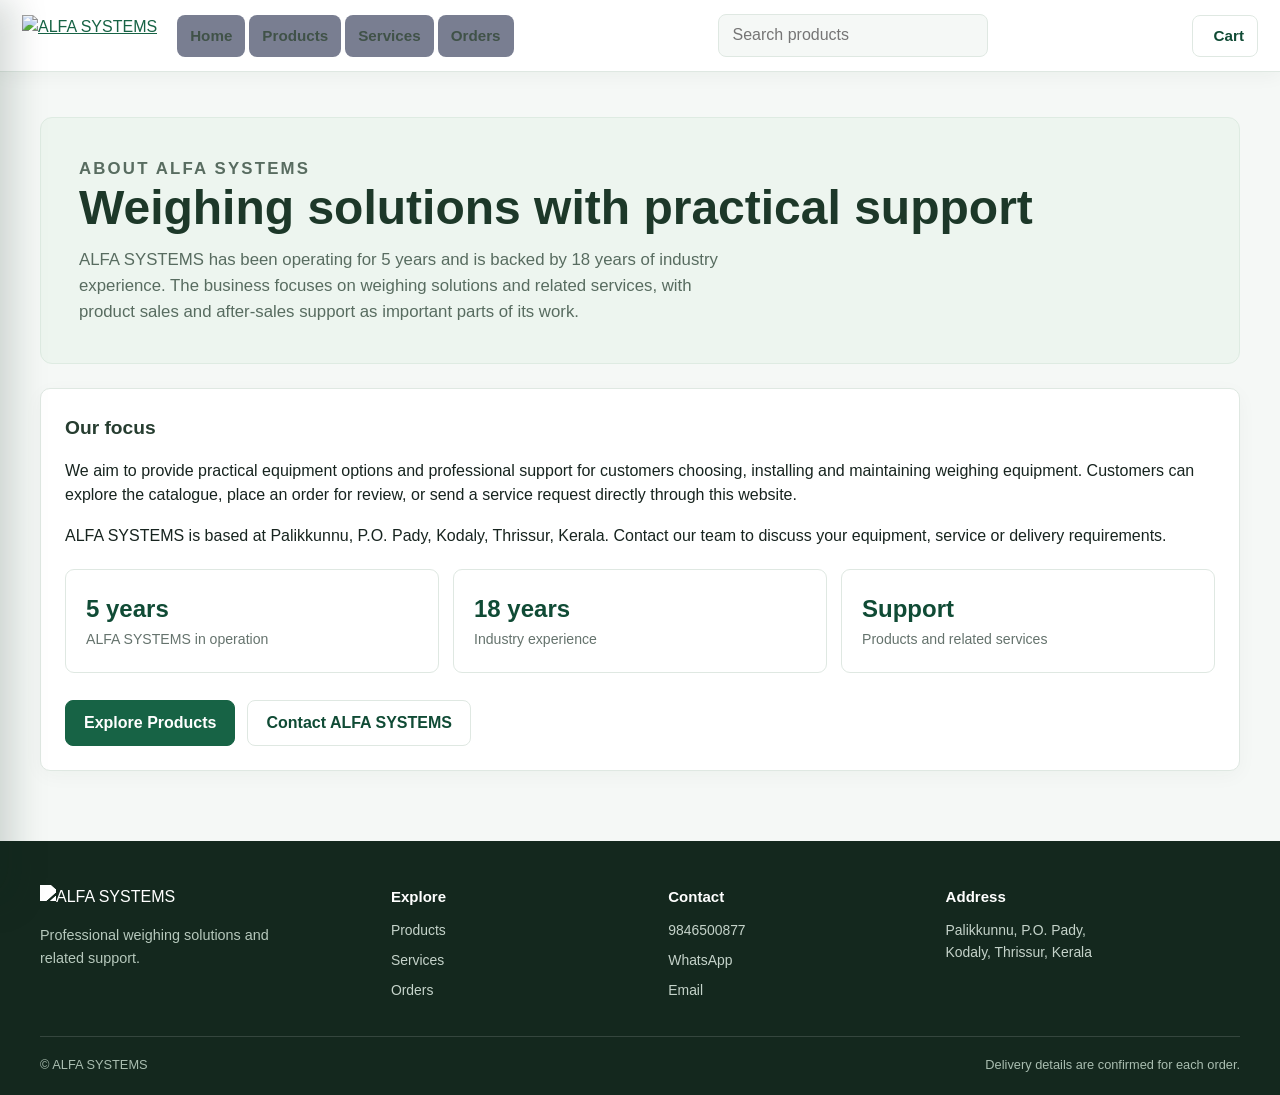
==== about.html @ 170c941e ""Fetching data from the server and displaying it on the frontend"" ====
<!DOCTYPE html>
<html lang="en">
  <head>
    <meta charset="UTF-8" />
    <meta name="viewport" content="width=device-width, initial-scale=1.0" />
    <meta name="theme-color" content="#f5f8f6" />
    <title>About ALFA SYSTEMS</title>
    <script src="https://kit.fontawesome.com/ccc999b0a6.js" crossorigin="anonymous"></script>
    <link rel="stylesheet" href="alfa.css" /><link rel="stylesheet" href="pages.css" /><link rel="stylesheet" href="responsive.css" /><link rel="stylesheet" href="site.css" />
  </head>
  <body>
    <nav class="navbar navbar-green" aria-label="Main navigation">
      <button class="menu-btn" id="menuBtn" type="button" aria-label="Open menu" aria-controls="sidebar"><i class="fa-solid fa-bars" aria-hidden="true"></i></button>
      <a class="navbar-brand" href="alfa.html" aria-label="ALFA SYSTEMS home"><img src="https://res.cloudinary.com/ddng8ksv6/image/upload/v1791894089/image-removebg-preview_mbsics.png" alt="ALFA SYSTEMS" /></a>
      <div class="nav-links"><a href="alfa.html">Home</a><a href="products.html">Products</a><a href="services.html">Services</a><a href="orders.html">Orders</a></div>
      <div class="yt-search"><input class="search" type="search" placeholder="Search products" aria-label="Search products" autocomplete="off" /><button class="search-icon" type="button" aria-label="Search"><i class="fa-solid fa-magnifying-glass" aria-hidden="true"></i></button></div>
      <a href="cart.html" class="cart-link" aria-label="My Cart"><i class="fa-solid fa-cart-shopping" aria-hidden="true"></i><span class="cart-text">Cart</span><span class="cart-count" id="cartCount" hidden>0</span></a>
    </nav>
    <main class="site-wrap content-page">
      <header class="content-hero"><p class="site-eyebrow">About ALFA SYSTEMS</p><h1>Weighing solutions with practical support</h1><p>ALFA SYSTEMS has been operating for 5 years and is backed by 18 years of industry experience. The business focuses on weighing solutions and related services, with product sales and after-sales support as important parts of its work.</p></header>
      <section class="content-panel"><h2>Our focus</h2><p>We aim to provide practical equipment options and professional support for customers choosing, installing and maintaining weighing equipment. Customers can explore the catalogue, place an order for review, or send a service request directly through this website.</p><p>ALFA SYSTEMS is based at Palikkunnu, P.O. Pady, Kodaly, Thrissur, Kerala. Contact our team to discuss your equipment, service or delivery requirements.</p>
        <div class="about-points"><div class="about-point"><strong>5 years</strong><span>ALFA SYSTEMS in operation</span></div><div class="about-point"><strong>18 years</strong><span>Industry experience</span></div><div class="about-point"><strong>Support</strong><span>Products and related services</span></div></div>
        <div class="hero-actions"><a class="site-button-primary" href="products.html">Explore Products</a><a class="site-button-secondary" href="contact.html">Contact ALFA SYSTEMS</a></div>
      </section>
    </main>
    <footer class="site-footer"><div class="site-wrap"><div class="footer-grid"><div class="footer-brand"><img src="https://res.cloudinary.com/ddng8ksv6/image/upload/v1791894089/image-removebg-preview_mbsics.png" alt="ALFA SYSTEMS" /><p>Professional weighing solutions and related support.</p></div><div class="footer-col"><h2>Explore</h2><a href="products.html">Products</a><a href="services.html">Services</a><a href="orders.html">Orders</a></div><div class="footer-col"><h2>Contact</h2><a href="tel:+919846500877">9846500877</a><a href="https://wa.me/919846500877" target="_blank" rel="noopener">WhatsApp</a><a href="mailto:kunjalanali35@gmail.com">Email</a></div><div class="footer-col"><h2>Address</h2><address>Palikkunnu, P.O. Pady,<br />Kodaly, Thrissur, Kerala</address></div></div><div class="footer-bottom"><span>© ALFA SYSTEMS</span><span>Delivery details are confirmed for each order.</span></div></div></footer>
    <div class="overlay" id="overlay"></div><aside class="sidebar" id="sidebar" aria-label="Mobile navigation"><div class="logo"><img src="https://res.cloudinary.com/ddng8ksv6/image/upload/v1791894089/image-removebg-preview_mbsics.png" alt="ALFA SYSTEMS" class="img-fluid" /></div><nav><a href="alfa.html">Home</a><a href="products.html">Products</a><a href="services.html">Services</a><a href="orders.html">Orders</a><a href="cart.html">Cart</a><a href="contact.html">Contact</a></nav></aside>
    <script src="products.js"></script><script src="api.js"></script>
    <script>loadProducts().then(function () { var core = document.createElement("script"); core.src = "alfa.js"; document.body.appendChild(core); });</script>
  </body>
</html>
---- alfa.css ----
* {
  box-sizing: border-box;
}

html,
body {
  min-height: 100%;
}

body {
  margin: 0;
  font-family:sans-serif;
  color: #fff;
  background-image:linear-gradient(180deg, #ffffff, #e9e5e5 );
  background-size: cover;
  background-position: center;
}

.background-text-col {
  background: transparent;
  min-height: 100vh;
  padding-bottom: 30px;
}


.navbar .form-inline {
  display: flex;
  flex-wrap: wrap;
  gap: 10px;
  margin-left: auto;
}

.navbar .form-control {
  width: min(240px, 100%);
}

.head-home-alfa {
  font-family: "Poppins", sans-serif;
  font-size: clamp(1.8rem, 4vw, 2.8rem);
  font-weight: 800;
  text-align: center;
  color: #161111;
  padding: 20px 10px;
}

.carousel {
  max-width: 1000px;
  margin: 0 auto 25px;
  border-radius: 10px;
  overflow: hidden;
}

.carousel img {
  height: 300px;
  object-fit: cover;
}

.alfa-card-home-container {
  display: grid;
  grid-template-columns: repeat(4, 1fr);   
  gap: 20px;
  max-width: 1200px;
  width: calc(100% - 30px);
  margin: 0 auto 30px;
  padding: 15px;
  border-radius: 16px;
}

.alfa-card-home {
  display: flex;
  flex-direction: column;
  background: #fff;
  border: 1px solid #e0e0e0;
  border-radius: 12px;
  overflow: hidden;
  padding: 12px;
  transition: box-shadow 0.2s ease, transform 0.2s ease;
}

.alfa-card-home:hover {
  box-shadow: 0 8px 24px rgba(0, 0, 0, 0.25);
  transform: translateY(-3px);
}

.card-img-top {
  width: 100%;
  height: 200px;
  object-fit: contain;
  background: #fff;
  border-radius: 8px;
}

.card-body {
  display: flex;
  flex-direction: column;
  flex: 1;
  padding: 12px 4px 0;
}

.card-title {
  font-size: 1rem;
  font-weight: 700;
  color: #212121;
  margin-bottom: 6px;
  display: -webkit-box;
  -webkit-line-clamp: 2;
  -webkit-box-orient: vertical;
  overflow: hidden;
}

.card-text {
  font-size: 0.85rem;
  line-height: 1.4;
  color: #555;
  margin-bottom: 12px;
  display: -webkit-box;
  -webkit-line-clamp: 3;
  -webkit-box-orient: vertical;
  overflow: hidden;
}

.card-body .btn {
  width: 100%;
  margin: 0 0 8px;
  border-radius: 8px;
  padding: 8px 10px;
  font-size: 0.9rem;
  background: #040676;
  border: none;
  transition: 0.2s ease;
}
.card-body .btn:first-of-type { margin-top: auto; }
.card-body .btn:hover { background: #163bb0; }

@media (max-width: 992px) {
  .alfa-card-home-container { grid-template-columns: repeat(3, 1fr); }
}


@media (max-width: 640px) {
  .alfa-card-home-container {
    grid-template-columns: repeat(2, 1fr);
    gap: 10px;
    padding: 8px;
    width: calc(100% - 16px);
  }
  .alfa-card-home { padding: 8px; }
  .card-img-top { height: 130px; }
  .card-title { font-size: 0.85rem; }
  .card-text { display: none; }     
  .card-body .btn { font-size: 0.75rem; padding: 7px 4px; }
}


@media (max-width: 768px) {
  .carousel img { height: 220px; }
}

@media (max-width: 480px) {
  .navbar .form-control,
  .navbar .btn {
    width: 100%;
  }

.head-home-alfa {
    padding: 15px 10px;
  }
}
.sidebar {
  width: 280px;
  height: 100%;
  background: linear-gradient(120deg, #071433, #10306b);
  color: #fff;
  padding: 20px;
  display: flex;
  flex-direction: column;
  gap: 16px;
}
.sidebar nav { display: flex; flex-direction: column; gap: 8px; }
.sidebar a {
  color: #fff;
  text-decoration: none;
  padding: 10px 12px;
  border-radius: 8px;
}
.sidebar a:hover { background: #1f1f1f; }

.sidebar {
  position: fixed;
  top: 0;
  left: 0;
  width: 200px;
  height: 100vh;
  overflow-y: auto;
  z-index: 1000;
  transform: translateX(-100%);
  transition: transform 0.1s ease;
}
.sidebar[data-slide="2"] { background: linear-gradient(120deg, #2e1f15, #6b4a2f); }
.sidebar[data-slide="3"] { background: linear-gradient(120deg, #08311f, #14573f); }
.sidebar[data-slide="4"] { background: linear-gradient(120deg, #3a0f22, #7a2347); }
.sidebar.open {
  transform: translateX(0);       
}


.overlay {
  position: fixed;
  inset: 0;
  background: rgba(41, 38, 38, 0.5);
  z-index: 900;
  display: none;
}
.overlay.show {
  display: block;
}


.main-content {
  margin-left: 0;
}

.img-fluid {
  max-width: 50%;
  height: auto;
  display: block;

}

.navbar {
  display: flex;
  flex-wrap: nowrap;
  align-items: center;
  gap: 12px;
  padding: 10px 15px;
  background:transparent;
}

.navbar .navbar-brand {
  margin: 0;
}

.menu-btn {
  font-size: 20px;
  color: #161111;
  background: transparent;
  border: none;
  border-radius: 50%;
  width: 40px;
  height: 40px;
  display: flex;
  align-items: center;
  justify-content: center;
  cursor: pointer;
  flex-shrink: 0;
}

.menu-btn:hover {
  background: #e4e4e4;
}

.sidebar-open .menu-btn {
  visibility: hidden;
}

.yt-search {
  display: flex;
  flex: 1;
  max-width: 560px;
  margin: 0 auto;
}

.yt-search .search {
  flex: 1;
  min-width: 0;
  padding: 7px 16px;
  border: 1px solid #ccc;
  border-right: none;
  border-radius: 20px 0 0 20px;
  background: #fff;
  color: #212121;
  outline: none;
}

.yt-search .search:focus {
  border-color: #1c62b9;
}

.search-icon {
  padding: 0 18px;
  border: 1px solid #ccc;
  border-radius: 0 20px 20px 0;
  background: #f8f8f8;
  color: #333;
  cursor: pointer;
}

.search-icon:hover {
  background: #e8e8e8;
}

.product-detail-img { 
  width: 100%; 
  max-height: 400px; 
  object-fit: contain; 
  background: #fff; 
  border-radius: 12px; 
}
---- pages.css ----
.cart-link {
  position: relative;
  display: flex;
  align-items: center;
  justify-content: center;
  width: 40px;
  height: 40px;
  font-size: 20px;
  color: #161111;
  border-radius: 50%;
  flex-shrink: 0;
  text-decoration: none;
}

.cart-link:hover {
  background: #e4e4e4;
  color: #161111;
  text-decoration: none;
}

.cart-count {
  position: absolute;
  top: 0;
  right: 0;
  min-width: 18px;
  height: 18px;
  padding: 0 4px;
  border-radius: 9px;
  background: #e53935;
  color: #fff;
  font-size: 11px;
  font-weight: 700;
  display: flex;
  align-items: center;
  justify-content: center;
}

.cart-count[hidden] {
  display: none;
}

.nav-title {
  margin: 0 auto 0 0;
  font-size: 1.1rem;
  font-weight: 700;
  color: #161111;
}

.page-wrap {
  max-width: 900px;
  width: 100%;
  margin: 0 auto;
  padding: 20px 15px 40px;
  min-height: 100vh;
}

.page-heading {
  color: #161111;
  font-weight: 800;
  margin-bottom: 18px;
}

.cart-page {
  max-width: 1260px;
  padding-top: 34px;
}

.cart-layout {
  display: grid;
  grid-template-columns: minmax(0, 1fr) minmax(285px, 340px);
  align-items: start;
  gap: 24px;
}

.cart-layout.cart-empty {
  grid-template-columns: minmax(0, 1fr);
}

.cart-main,
.cart-list {
  min-width: 0;
}

.cart-page-head {
  display: flex;
  align-items: flex-end;
  justify-content: space-between;
  gap: 20px;
  margin-bottom: 22px;
}

.cart-kicker {
  margin: 0 0 8px;
  color: #607087;
  font-size: 0.75rem;
  font-weight: 800;
  letter-spacing: 0.12em;
}

.cart-kicker span {
  padding: 0 5px;
  color: #0b7652;
}

.cart-page .page-heading {
  margin: 0 0 5px;
  font-size: clamp(1.8rem, 4vw, 2.4rem);
}

.cart-intro {
  margin: 0;
  color: #667085;
}

.cart-items-count {
  margin: 0 0 5px;
  color: #667085;
  font-size: 0.9rem;
  font-weight: 700;
  white-space: nowrap;
}

.cart-continue {
  display: inline-flex;
  min-height: 44px;
  align-items: center;
  justify-content: center;
  gap: 9px;
  padding: 0 16px;
  border: 1px solid #d8e0e8;
  border-radius: 9px;
  background: #fff;
  color: #18312a;
  font-weight: 700;
  text-decoration: none;
  white-space: nowrap;
  transition: border-color 0.2s ease, background 0.2s ease, transform 0.2s ease;
}

.cart-actions .cart-continue {
  width: 100%;
}

.cart-continue:hover {
  border-color: #0b7652;
  background: #f3faf7;
  color: #075a3e;
  text-decoration: none;
  transform: translateY(-1px);
}

.cart-summary-panel {
  position: sticky;
  top: 20px;
}

.cart-summary-panel[hidden] {
  display: none;
}

.empty-state {
  background: #fff;
  color: #555;
  text-align: center;
  padding: 40px 20px;
  border-radius: 12px;
  box-shadow: 0 8px 28px rgba(20, 35, 54, 0.06);
}

.empty-state i {
  font-size: 48px;
  color: #0b7652;
  margin-bottom: 10px;
}

.empty-state p {
  font-size: 1.1rem;
  margin-bottom: 16px;
}

.cart-list .empty-state h2 {
  margin: 10px 0 8px;
  color: #1d2939;
  font-size: 1.3rem;
}

.cart-list .empty-state .btn {
  padding: 10px 18px;
  font-weight: 700;
}

.cart-item {
  display: grid;
  grid-template-columns: 104px minmax(0, 1fr) minmax(135px, auto);
  align-items: center;
  gap: 16px;
  background: #fff;
  color: #212121;
  border: 1px solid #e8edf1;
  border-radius: 14px;
  padding: 16px;
  margin-bottom: 14px;
  box-shadow: 0 5px 20px rgba(20, 35, 54, 0.045);
  transition: border-color 0.2s ease, box-shadow 0.2s ease, transform 0.2s ease;
}

.cart-item:hover {
  border-color: #cbd9d3;
  box-shadow: 0 9px 26px rgba(20, 35, 54, 0.08);
  transform: translateY(-1px);
}

.cart-item img {
  width: 104px;
  height: 104px;
  object-fit: contain;
  border-radius: 10px;
  background: #f7f9fa;
  flex-shrink: 0;
}

.cart-image-placeholder {
  display: flex;
  width: 104px;
  height: 104px;
  align-items: center;
  justify-content: center;
  border-radius: 10px;
  background: #f2f5f6;
  color: #9aa8b2;
  font-size: 30px;
}

.cart-info {
  min-width: 0;
}

.cart-name {
  display: block;
  color: #1d2939;
  font-weight: 700;
  font-size: 1rem;
  line-height: 1.4;
  margin-bottom: 5px;
}

.cart-price {
  margin-bottom: 10px;
  color: #0b7652;
  font-size: 0.9rem;
  font-weight: 700;
}

.cart-meta {
  margin: -1px 0 7px;
  color: #758195;
  font-size: 0.8rem;
}

.cart-meta span {
  padding: 0 4px;
  color: #9aa8b2;
}

.cart-price s {
  margin-right: 5px;
  color: #8993a0;
  font-weight: 400;
}

.cart-item-side {
  display: flex;
  flex-direction: column;
  align-items: flex-end;
  gap: 8px;
}

.cart-line-subtotal {
  min-width: 135px;
  text-align: right;
  color: #667085;
  font-size: 0.78rem;
  line-height: 1.45;
}

.cart-line-subtotal strong {
  display: block;
  margin-top: 2px;
  color: #1d2939;
  font-size: 0.95rem;
  white-space: nowrap;
}

.qty-box {
  display: inline-flex;
  align-items: center;
  border: 1px solid #d8e0e8;
  border-radius: 9px;
  overflow: hidden;
  background: #fff;
}

.qty-box button {
  width: 38px;
  height: 38px;
  border: none;
  background: #f7f9fa;
  color: #18312a;
  font-size: 17px;
  font-weight: 700;
  cursor: pointer;
  transition: background 0.2s ease, color 0.2s ease;
}

.qty-box button:hover {
  background: #e6f4ee;
  color: #075a3e;
}

.qty-box button:disabled {
  color: #aab4bf;
  cursor: not-allowed;
}

.qty-box span {
  min-width: 40px;
  text-align: center;
  font-weight: 700;
  color: #1d2939;
}

.remove-btn {
  display: inline-flex;
  align-items: center;
  justify-content: center;
  border: none;
  background: transparent;
  color: #a43d3d;
  font-size: 0.86rem;
  gap: 7px;
  min-height: 40px;
  padding: 0 10px;
  border-radius: 8px;
  cursor: pointer;
  transition: background 0.2s ease, color 0.2s ease;
}

.remove-btn:hover {
  background: #fff1f0;
  color: #8d2929;
}

.cart-summary {
  background: #fff;
  color: #212121;
  border: 1px solid #e8edf1;
  border-radius: 14px;
  padding: 22px;
  box-shadow: 0 8px 26px rgba(20, 35, 54, 0.07);
}

.cart-summary h2 {
  margin: 0 0 18px;
  color: #1d2939;
  font-size: 1.15rem;
  font-weight: 800;
}

.cart-summary-row {
  display: flex;
  justify-content: space-between;
  gap: 12px;
  padding: 11px 0;
  border-bottom: 1px solid #edf0f2;
  color: #667085;
  font-size: 0.92rem;
}

.cart-summary-row span {
  flex: 1;
}

.cart-summary-row strong {
  color: #344054;
  text-align: right;
}

.cart-summary-total {
  padding-top: 15px;
  border-bottom: 0;
  color: #1d2939;
  font-size: 1rem;
  font-weight: 800;
}

.cart-summary-total strong {
  color: #0b7652;
  font-size: 1.12rem;
}

.cart-summary-note {
  margin: 5px 0 17px;
  color: #758195;
  font-size: 0.8rem;
  line-height: 1.5;
}

.cart-summary-note[hidden] {
  display: none;
}

.cart-actions {
  display: grid;
  gap: 10px;
}

.cart-actions .btn {
  min-height: 46px;
  font-weight: 700;
}

.cart-clear {
  border: 0;
  background: transparent;
  color: #a43d3d;
  min-height: 40px;
  font-weight: 700;
  cursor: pointer;
}

.cart-clear:hover {
  color: #8d2929;
  text-decoration: underline;
}

.cart-page button:focus-visible,
.cart-page a:focus-visible {
  outline: 3px solid #f0b429;
  outline-offset: 3px;
}

.order-card {
  background: #fff;
  color: #212121;
  border-radius: 12px;
  padding: 14px 16px;
  margin-bottom: 14px;
}

.order-head {
  display: flex;
  justify-content: space-between;
  align-items: flex-start;
  gap: 10px;
  margin-bottom: 10px;
}

.order-head span {
  display: block;
  font-size: 0.8rem;
  color: #777;
}

.order-head .order-badge {
  display: inline-block;
  background: #e6f4ea;
  color: #1e7e34;
  font-size: 0.75rem;
  font-weight: 700;
  padding: 3px 10px;
  border-radius: 12px;
  white-space: nowrap;
}

.order-items {
  list-style: none;
  padding: 0;
  margin: 0 0 12px;
}

.order-items li {
  display: flex;
  align-items: center;
  gap: 10px;
  padding: 6px 0;
  border-top: 1px solid #eee;
}

.order-items li img {
  width: 44px;
  height: 44px;
  object-fit: contain;
}

.order-items li span {
  flex: 1;
  font-size: 0.95rem;
  color: #212121;
}

.order-actions {
  display: flex;
  gap: 8px;
}

#ordersActions {
  margin-top: 6px;
}

.toast-msg {
  position: fixed;
  bottom: 24px;
  left: 50%;
  transform: translate(-50%, 20px);
  background: #212121;
  color: #fff;
  padding: 10px 20px;
  border-radius: 24px;
  font-size: 0.9rem;
  opacity: 0;
  pointer-events: none;
  transition: opacity 0.25s ease, transform 0.25s ease;
  z-index: 2000;
}

.toast-msg.show {
  opacity: 1;
  transform: translate(-50%, 0);
}

@media (max-width: 800px) {
  .cart-layout {
    grid-template-columns: minmax(0, 1fr);
  }

  .cart-summary-panel {
    position: static;
  }
}

@media (max-width: 640px) {
  .cart-page {
    padding-top: 24px;
  }

  .cart-page-head {
    align-items: flex-end;
    gap: 8px;
    margin-bottom: 17px;
  }

  .cart-items-count {
    font-size: 0.76rem;
  }

  .cart-item img {
    width: 76px;
    height: 76px;
  }

  .cart-image-placeholder {
    width: 76px;
    height: 76px;
  }

  .cart-item {
    grid-template-columns: 76px minmax(0, 1fr);
    gap: 8px 12px;
    padding: 12px;
  }

  .cart-item img,
  .cart-image-placeholder {
    grid-column: 1;
    grid-row: 1;
  }

  .cart-info {
    grid-column: 2;
    grid-row: 1;
  }

  .cart-name {
    font-size: 0.94rem;
  }

  .cart-price {
    margin-bottom: 7px;
    font-size: 0.86rem;
  }

  .cart-meta {
    font-size: 0.75rem;
  }

  .cart-item .qty-box button {
    width: 38px;
    height: 40px;
  }

  .cart-item-side {
    grid-column: 1 / -1;
    grid-row: 2;
    flex-direction: row;
    justify-content: space-between;
    align-items: center;
    gap: 8px;
    padding-left: 88px;
  }

  .cart-line-subtotal {
    min-width: 0;
    text-align: left;
  }

  .cart-line-subtotal strong {
    display: inline;
    margin: 0 0 0 3px;
  }

  .cart-item .remove-btn {
    width: auto;
    min-height: 40px;
    padding: 0 8px;
    font-size: 0.8rem;
  }

  .cart-item .remove-btn i {
    font-size: 14px;
  }

  .cart-summary {
    padding: 17px;
  }
}

@media (max-width: 380px) {
  .cart-page-head {
    align-items: flex-start;
    flex-direction: column;
  }

  .cart-item-side {
    padding-left: 0;
  }
}
  
.brand-strip {
  max-width: 1100px;
  width: calc(100% - 30px);
  margin: 0 auto 30px;
  text-align: center;
}

.strip-title {
  font-family: "Poppins", sans-serif;
  font-weight: 800;
  font-size: clamp(1.4rem, 3vw, 2rem);
  margin-bottom: 16px;
}

.brand-row {
  display: flex;
  flex-wrap: wrap;
  justify-content: center;
  gap: 12px;
}

.brand-tile {
  padding: 12px 28px;
  border: 1px solid rgba(255, 255, 255, 0.25);
  border-radius: 999px;
  background: rgba(255, 255, 255, 0.08);
  backdrop-filter: blur(6px);
  color: #fff;
  font-weight: 700;
  letter-spacing: 0.03em;
  transition: background 0.2s ease, transform 0.2s ease;
}

.brand-tile:hover {
  background: rgba(255, 255, 255, 0.18);
  transform: translateY(-2px);
}

/* ===== Filter chips ===== */
#products {
  max-width: 1200px;
  margin: 0 auto;
  scroll-margin-top: 20px;
}

.filter-bar {
  display: flex;
  flex-wrap: wrap;
  justify-content: center;
  gap: 10px;
  width: calc(100% - 30px);
  margin: 0 auto 20px;
}

.chip {
  padding: 8px 20px;
  border: 1px solid rgba(255, 255, 255, 0.35);
  border-radius: 999px;
  background: transparent;
  color: #fff;
  font-family: inherit;
  font-weight: 700;
  cursor: pointer;
  transition: background 0.2s ease, color 0.2s ease;
}

.chip:hover {
  background: rgba(255, 255, 255, 0.15);
}

.chip.active {
  background: #fff;
  color: #0b1437;
  border-color: #fff;
}

.chip:focus-visible {
  outline: 3px solid #ffd54f;
  outline-offset: 2px;
}

/* ===== Card extras ===== */
.card-img-wrap {
  background: #fff;
  border-radius: 8px;
  overflow: hidden;
}

.card-body .btn-wa {
  background: #1faa59;
  color: #fff;
}

.card-body .btn-wa:hover {
  background: #168a47;
}

.no-results {
  grid-column: 1 / -1;
  text-align: center;
}

.no-results[hidden] {
  display: none;
}
---- responsive.css ----
/* Cross-device fixes. Link AFTER alfa.css and pages.css on every page. */

/* stop iPhones from inflating text when the phone is turned sideways */
html {
  -webkit-text-size-adjust: 100%;
  text-size-adjust: 100%;
}

/* 16px stops iOS Safari from zooming the whole page when the search box is tapped */
.yt-search .search {
  font-size: 16px;
}

/* finger-sized tap targets (about 44px) */
.menu-btn,
.cart-link,
.qty-box button,
.remove-btn {
  width: 44px;
  height: 44px;
}

.chip {
  min-height: 44px;
}

/* 100vh is taller than the visible screen on phones (address bar); dvh is the real visible height.
   Browsers that do not know dvh keep the old vh rules. */
@supports (height: 100dvh) {
  .background-text-col,
  .page-wrap {
    min-height: 100dvh;
  }

  .sidebar {
    height: 100dvh;
  }
}

/* a long word or product name can never push the page wider than the screen */
h1, h2, h3, h4, h5, h6,
.cart-name,
.order-items span {
  overflow-wrap: anywhere;
}

.navbar { flex-wrap: wrap; row-gap: 8px; }
.nav-links { display: flex; align-items: center; gap: 8px; }

.nav-links a,
.cart-link {
  background: rgba(11, 20, 55, 0.55);
  border: 1px solid rgba(255, 255, 255, 0.22);
  color: #fff;
  font-weight: 700;
  text-decoration: none;
}
.nav-links a {
  display: inline-flex; align-items: center; justify-content: center;
  min-height: 44px; padding: 0 16px; border-radius: 999px;
  font-size: 0.95rem; white-space: nowrap;
}
.nav-links a[aria-current="page"],
.cart-link[aria-current="page"] { background: #fff; color: #0b1437; }

.cart-link { margin-left: auto; }
.yt-search ~ .cart-link { margin-left: 0; }
.cart-text { display: none; }

@media (min-width: 769px) {
  .cart-link { width: auto; padding: 0 16px; gap: 8px; border-radius: 999px; font-size: 0.95rem; }
  .cart-text { display: inline; }
}
@media (max-width: 768px) {
  .navbar-brand { order: 1; }
  .yt-search { order: 2; }
  .cart-link { order: 3; }
  .nav-links { order: 4; flex: 0 0 100%; overflow-x: auto; }
  .nav-links a { flex: 1 1 auto; padding: 0 12px; font-size: 0.88rem; }
}
---- site.css ----
:root {
  color-scheme: light;
  --alfa-green: #176345;
  --alfa-green-dark: #104b35;
  --alfa-green-soft: #eaf3ee;
  --alfa-ink: #17241f;
  --alfa-muted: #65736d;
  --alfa-line: #dfe8e2;
  --alfa-surface: #fff;
  --alfa-bg: #f5f8f6;
  --alfa-radius: 12px;
  --alfa-shadow: 0 12px 32px rgba(20, 44, 32, .08);
}

html { scroll-behavior: smooth; }
body {
  color: var(--alfa-ink);
  background: var(--alfa-bg);
  font-family: "Manjari", "Segoe UI", sans-serif;
  line-height: 1.55;
}
button, input, select, textarea { font: inherit; }
a { color: var(--alfa-green); }
a:hover { color: var(--alfa-green-dark); }
:focus-visible { outline: 3px solid #86bda1; outline-offset: 3px; }

.navbar {
  position: sticky;
  top: 0;
  z-index: 100;
  min-height: 72px;
  padding: 10px max(22px, calc((100vw - 1240px) / 2));
  gap: 20px;
  background: rgba(255,255,255,.96);
  border-bottom: 1px solid var(--alfa-line);
  box-shadow: 0 4px 18px rgba(15, 44, 30, .045);
  backdrop-filter: blur(12px);
}
.navbar .navbar-brand { display: flex; align-items: center; }
.navbar .navbar-brand img { width: auto !important; height: 42px !important; max-width: 154px; object-fit: contain; }
.navbar .nav-links { display: flex; align-items: center; gap: 4px; }
.navbar .nav-links a {
  display: inline-flex;
  align-items: center;
  min-height: 42px;
  padding: 0 13px;
  color: #405248;
  border: 0;
  border-radius: 8px;
  font-size: .95rem;
  font-weight: 700;
  text-decoration: none;
}
.navbar .nav-links a:hover,
.navbar .nav-links a[aria-current="page"] { color: var(--alfa-green-dark); background: var(--alfa-green-soft); }
.navbar .nav-links a[aria-current="page"] { box-shadow: inset 0 -2px var(--alfa-green); }
.navbar .menu-btn { display: none; color: var(--alfa-green-dark); }
.navbar .yt-search { position: relative; flex: 1 1 190px; max-width: 270px; margin-left: auto; }
.navbar .yt-search .search {
  width: 100%;
  min-height: 42px;
  padding: 8px 42px 8px 14px;
  color: var(--alfa-ink);
  background: #f5f8f6;
  border: 1px solid var(--alfa-line);
  border-radius: 8px;
}
.navbar .search-icon {
  position: absolute;
  top: 3px;
  right: 3px;
  width: 36px;
  height: 36px;
  color: var(--alfa-green);
  background: transparent;
  border: 0;
  border-radius: 7px;
}
.navbar .search-icon:hover { background: var(--alfa-green-soft); }
.navbar .cart-link {
  position: relative;
  display: inline-flex;
  width: auto;
  min-width: 44px;
  height: 42px;
  align-items: center;
  justify-content: center;
  gap: 8px;
  padding: 0 13px;
  margin-left: 0;
  color: var(--alfa-green-dark);
  background: #fff;
  border: 1px solid var(--alfa-line);
  border-radius: 8px;
  font-size: .95rem;
  text-decoration: none;
}
.navbar .cart-link:hover { color: var(--alfa-green-dark); background: var(--alfa-green-soft); }
.navbar .cart-count {
  position: absolute;
  top: -7px;
  right: -7px;
  min-width: 19px;
  height: 19px;
  padding: 0 5px;
  color: #fff;
  background: var(--alfa-green);
  border: 2px solid #fff;
  border-radius: 12px;
  font-size: 11px;
  line-height: 15px;
}
.navbar .cart-count[hidden] { display: none; }
.navbar .nav-title { display: none; }
.sidebar { color: #eef6f0; background: #153d2b; box-shadow: 12px 0 34px rgba(13,40,26,.18); }
.sidebar nav a { color: #e4efe8; }
.sidebar nav a:hover, .sidebar nav a:focus-visible { color: #fff; background: rgba(255,255,255,.12); }
.sidebar .logo { padding: 8px; }
.sidebar .logo img { max-width: 100%; max-height: 60px; object-fit: contain; filter: brightness(0) invert(1); }
.overlay { background: rgba(15,35,23,.46); }
.site-confirm-backdrop { position: fixed; inset: 0; z-index: 2100; display: grid; place-items: center; padding: 20px; background: rgba(15,35,23,.5); }
.site-confirm { width: min(100%, 410px); padding: 24px; color: var(--alfa-ink); background: #fff; border: 1px solid var(--alfa-line); border-radius: 12px; box-shadow: 0 20px 60px rgba(0,0,0,.2); }
.site-confirm h2 { margin: 0 0 8px; font-size: 1.18rem; }
.site-confirm p { color: var(--alfa-muted); }
.site-confirm-actions { display: flex; justify-content: flex-end; gap: 9px; }
.site-confirm-actions button { min-height: 42px; padding: 0 14px; color: var(--alfa-green-dark); background: #fff; border: 1px solid var(--alfa-line); border-radius: 7px; font-weight: 800; }
.site-confirm-actions .site-confirm-accept { color: #fff; background: var(--alfa-green); border-color: var(--alfa-green); }
.sr-only { position: absolute; width: 1px; height: 1px; padding: 0; margin: -1px; overflow: hidden; clip: rect(0,0,0,0); white-space: nowrap; border: 0; }
.search-panel { z-index: 300; }
.search-panel .search-sugg, .search-panel .search-all { color: #294438; }
.search-panel .search-sugg:hover, .search-panel .search-all:hover { color: var(--alfa-green-dark); background: var(--alfa-green-soft); }
.pd-card { color: var(--alfa-ink); background: #fff; border: 1px solid var(--alfa-line); border-radius: 12px; box-shadow: var(--alfa-shadow); }
.pd-title { color: #1d3829; }
.pd-photo, .pd-thumb, .pd-related-img { background: #f7faf8; }
.pd-thumb.active { border-color: var(--alfa-green); }
.pd-facts span { color: var(--alfa-green-dark); background: var(--alfa-green-soft); }
.pd-btn { border-radius: 7px; }
.pd-btn-solid { color: #fff; background: var(--alfa-green); border-color: var(--alfa-green); }
.pd-btn-solid:hover { color: #fff; background: var(--alfa-green-dark); border-color: var(--alfa-green-dark); }
.pd-btn-outline { color: var(--alfa-green); border-color: #9fbdab; }
.pd-btn-outline:hover { color: var(--alfa-green-dark); background: var(--alfa-green-soft); }
.pd-section h2, .pd-specs th { color: #263d30; }
.checkout-summary-note { color: var(--alfa-muted); }
.confirmation-items-wrap { margin-top: 24px; text-align: left; }
.confirmation-items-wrap h2 { margin: 0 0 12px; color: #263345; font-size: 1.05rem; }
.confirmation-items-wrap .checkout-items { padding-bottom: 0; }
.database-order-details { padding-top: 12px; margin-top: 12px; border-top: 1px solid var(--alfa-line); }
.database-order-details summary { color: var(--alfa-green-dark); cursor: pointer; font-size: .86rem; font-weight: 800; }
.database-order-detail-grid { display: grid; grid-template-columns: repeat(2,minmax(0,1fr)); gap: 10px; padding-top: 12px; }
.database-order-detail-grid > div { min-width: 0; padding: 10px; background: #f7faf8; border-radius: 7px; }
.database-order-detail-grid span, .database-order-detail-grid strong { display: block; overflow-wrap: anywhere; }
.database-order-detail-grid span { margin-bottom: 4px; color: var(--alfa-muted); font-size: .72rem; }
.database-order-detail-grid strong { color: #2a4033; font-size: .81rem; }
.navbar .nav-title { margin-left: 0; }

.site-wrap { width: min(1200px, calc(100% - 40px)); margin: 0 auto; }
.section-space { padding: 72px 0; }
.section-heading { max-width: 690px; margin: 0 auto 30px; text-align: center; }
.section-heading .eyebrow,
.site-eyebrow { margin: 0 0 8px; color: var(--alfa-green); font-size: .76rem; font-weight: 800; letter-spacing: .13em; text-transform: uppercase; }
.section-heading h2 { margin: 0 0 10px; color: var(--alfa-ink); font-size: clamp(1.7rem, 3vw, 2.45rem); font-weight: 800; line-height: 1.15; }
.section-heading p { margin: 0; color: var(--alfa-muted); font-size: 1.02rem; }
.btn-primary, .site-button-primary, .site-button-secondary {
  display: inline-flex;
  min-height: 46px;
  align-items: center;
  justify-content: center;
  gap: 9px;
  padding: 0 18px;
  border: 1px solid transparent;
  border-radius: 8px;
  font-weight: 800;
  text-decoration: none;
  transition: background .18s ease, color .18s ease, border-color .18s ease, transform .18s ease;
}
.btn-primary, .site-button-primary { color: #fff; background: var(--alfa-green); border-color: var(--alfa-green); }
.btn-primary:hover, .site-button-primary:hover { color: #fff; background: var(--alfa-green-dark); border-color: var(--alfa-green-dark); text-decoration: none; transform: translateY(-1px); }
.site-button-secondary { color: var(--alfa-green-dark); background: #fff; border-color: var(--alfa-line); }
.site-button-secondary:hover { color: var(--alfa-green-dark); background: var(--alfa-green-soft); border-color: #b6d2c2; text-decoration: none; }

.home-page { background: #fff; }
.home-hero { position: relative; overflow: hidden; padding: 64px 0; background: linear-gradient(115deg, #f1f7f3 0%, #fff 58%); }
.home-hero::after { position: absolute; top: -190px; right: -130px; width: 520px; height: 520px; content: ""; border: 1px solid rgba(23,99,69,.12); border-radius: 50%; pointer-events: none; }
.hero-layout { position: relative; z-index: 1; display: grid; grid-template-columns: minmax(0, 1fr) minmax(330px, .92fr); align-items: center; gap: 50px; }
.hero-copy h1 { max-width: 700px; margin: 0 0 19px; color: #183728; font-size: clamp(2.5rem, 5vw, 4.35rem); font-weight: 800; letter-spacing: -.035em; line-height: 1.03; }
.hero-copy > p:not(.site-eyebrow) { max-width: 590px; margin: 0; color: #5c6e63; font-size: clamp(1.05rem, 1.5vw, 1.2rem); }
.hero-actions { display: flex; flex-wrap: wrap; gap: 12px; margin-top: 27px; }
.hero-proof { display: flex; flex-wrap: wrap; gap: 18px; margin-top: 26px; color: #52665a; font-size: .88rem; font-weight: 700; }
.hero-proof span { display: inline-flex; align-items: center; gap: 7px; }
.hero-proof i { color: var(--alfa-green); }
.hero-image-frame { position: relative; display: grid; min-height: 390px; place-items: center; overflow: hidden; padding: 30px; background: #fff; border: 1px solid #e6eee8; border-radius: 14px; box-shadow: 0 20px 50px rgba(23, 71, 47, .12); }
.hero-image-frame img { width: 100%; max-height: 360px; object-fit: contain; mix-blend-mode: multiply; }
.hero-image-caption { position: absolute; right: 16px; bottom: 16px; left: 16px; display: flex; justify-content: space-between; gap: 12px; padding: 12px 14px; color: #30483a; background: rgba(255,255,255,.94); border: 1px solid var(--alfa-line); border-radius: 8px; font-size: .84rem; }
.hero-image-caption strong { color: var(--alfa-green-dark); }
.trust-row { display: grid; grid-template-columns: repeat(4, 1fr); margin: 0 auto; border-bottom: 1px solid var(--alfa-line); }
.trust-item { display: flex; min-height: 108px; align-items: center; gap: 13px; padding: 18px 22px; }
.trust-item + .trust-item { border-left: 1px solid var(--alfa-line); }
.trust-icon { display: grid; width: 42px; height: 42px; flex: 0 0 auto; place-items: center; color: var(--alfa-green); background: var(--alfa-green-soft); border-radius: 10px; }
.trust-item strong, .trust-item small { display: block; }
.trust-item strong { color: #20362a; font-size: 1.02rem; }
.trust-item small { margin-top: 2px; color: var(--alfa-muted); font-size: .79rem; }
.category-grid { display: grid; grid-template-columns: repeat(5, minmax(0,1fr)); gap: 14px; }
.category-card { display: flex; min-width: 0; flex-direction: column; overflow: hidden; color: var(--alfa-ink); background: #fff; border: 1px solid var(--alfa-line); border-radius: 10px; text-decoration: none; transition: transform .18s ease, box-shadow .18s ease, border-color .18s ease; }
.category-card:hover { color: var(--alfa-green-dark); border-color: #bfd7c8; box-shadow: var(--alfa-shadow); text-decoration: none; transform: translateY(-3px); }
.category-image { display: grid; aspect-ratio: 1.25; place-items: center; padding: 14px; background: #f7faf8; }
.category-image img { width: 100%; height: 100%; object-fit: contain; mix-blend-mode: multiply; transition: transform .2s ease; }
.category-card:hover .category-image img { transform: scale(1.035); }
.category-card strong { padding: 13px 14px; font-size: .93rem; }
.need-grid { display: grid; grid-template-columns: repeat(5, minmax(0,1fr)); gap: 12px; }
.need-link { display: flex; min-height: 85px; align-items: center; gap: 12px; padding: 15px; color: #294438; background: #f5f9f6; border: 1px solid #e6eee8; border-radius: 9px; font-weight: 800; text-decoration: none; }
.need-link i { display: grid; width: 34px; height: 34px; flex: 0 0 auto; place-items: center; color: var(--alfa-green); background: #fff; border-radius: 8px; }
.need-link:hover { color: var(--alfa-green-dark); background: #eaf3ee; text-decoration: none; }
.featured-section { background: #f5f8f6; }
.featured-top { display: flex; align-items: flex-end; justify-content: space-between; gap: 20px; margin-bottom: 24px; }
.featured-top .section-heading { margin: 0; text-align: left; }
.alfa-card-home-container { display: grid; grid-template-columns: repeat(4, minmax(0,1fr)); gap: 16px; width: 100%; max-width: none; margin: 0; padding: 0; }
.alfa-card-home { min-width: 0; padding: 0; color: var(--alfa-ink); background: #fff; border: 1px solid var(--alfa-line); border-radius: 10px; box-shadow: 0 4px 14px rgba(24,56,39,.035); }
.alfa-card-home:hover { border-color: #b9d1c2; box-shadow: var(--alfa-shadow); transform: translateY(-2px); }
.card-img-wrap { display: grid; aspect-ratio: 1.18; place-items: center; padding: 16px; background: #fbfcfb; border-bottom: 1px solid #edf1ee; }
.card-img-top { width: 100%; height: 100%; min-height: 0; object-fit: contain; border-radius: 0; background: transparent; transition: transform .2s ease; }
.alfa-card-home:hover .card-img-top { transform: scale(1.035); }
.card-body { gap: 4px; padding: 14px; }
.card-row { display: flex; flex-direction: column; gap: 7px; }
.card-title { margin: 0; font-size: 1rem; line-height: 1.32; }
.card-title a { color: #21372b; text-decoration: none; }
.card-title a:hover { color: var(--alfa-green); }
.card-brand { margin: 0; color: var(--alfa-green); font-size: .73rem; font-weight: 800; letter-spacing: .08em; text-transform: uppercase; }
.card-sub { margin: 0; color: #728078; font-size: .8rem; }
.card-specs { display: flex; flex-wrap: wrap; gap: 6px; margin: 6px 0 0; }
.card-specs span { padding: 3px 8px; color: #53665b; background: #f1f5f2; border-radius: 5px; font-size: .72rem; }
.card-price { display: block; margin-top: 8px; color: var(--alfa-green-dark); font-size: 1.05rem; font-weight: 800; }
.card-price-ask { color: #65736d; font-size: .88rem; }
.card-text { display: none; }
.card-actions { display: grid; grid-template-columns: 1fr 1fr; gap: 8px; margin-top: auto; padding-top: 12px; }
.card-actions .btn, .card-view-link { display: inline-flex; min-height: 40px; align-items: center; justify-content: center; padding: 0 9px; margin: 0; color: var(--alfa-green-dark); background: #fff; border: 1px solid #cddcd2; border-radius: 7px; font-size: .81rem; font-weight: 800; text-decoration: none; }
.card-actions .btn { color: #fff; background: var(--alfa-green); border-color: var(--alfa-green); }
.card-actions .btn:hover { color: #fff; background: var(--alfa-green-dark); }
.card-view-link:hover { color: var(--alfa-green-dark); background: #f2f7f4; text-decoration: none; }
.card-actions .btn.added { color: var(--alfa-green-dark); background: var(--alfa-green-soft); border-color: #c3dbc9; }
.view-all-row { margin-top: 25px; text-align: center; }
.why-grid { display: grid; grid-template-columns: 1fr 1fr; gap: 42px; align-items: center; }
.why-copy h2 { margin: 0 0 14px; color: #1d3829; font-size: clamp(1.75rem,3vw,2.4rem); line-height: 1.15; }
.why-copy p { color: var(--alfa-muted); }
.why-list { display: grid; grid-template-columns: 1fr 1fr; gap: 12px; }
.why-point { display: flex; gap: 11px; padding: 15px; background: #f5f8f6; border: 1px solid var(--alfa-line); border-radius: 9px; }
.why-point i { margin-top: 3px; color: var(--alfa-green); }
.why-point strong { display: block; color: #294438; }
.why-point small { display: block; margin-top: 4px; color: var(--alfa-muted); line-height: 1.4; }
.service-grid { display: grid; grid-template-columns: repeat(3, 1fr); gap: 14px; }
.service-card { padding: 21px; background: #fff; border: 1px solid var(--alfa-line); border-radius: 10px; }
.service-card i { display: grid; width: 42px; height: 42px; place-items: center; color: var(--alfa-green); background: var(--alfa-green-soft); border-radius: 10px; }
.service-card h3 { margin: 14px 0 5px; color: #263d30; font-size: 1.04rem; }
.service-card p { margin: 0; color: var(--alfa-muted); font-size: .9rem; }
.help-grid { display: grid; grid-template-columns: repeat(3, 1fr); gap: 14px; }
.help-card { padding: 22px; background: #f5f8f6; border: 1px solid var(--alfa-line); border-radius: 10px; }
.help-card h3 { margin: 0 0 6px; color: #273f32; font-size: 1.05rem; }
.help-card p { margin: 0 0 14px; color: var(--alfa-muted); font-size: .9rem; }
.cta-band { display: flex; align-items: center; justify-content: space-between; gap: 25px; padding: 35px; color: #fff; background: #164b35; border-radius: 12px; }
.cta-band h2 { margin: 0 0 7px; font-size: clamp(1.45rem,3vw,2rem); }
.cta-band p { margin: 0; color: #d4e5da; }
.cta-band .site-button-secondary { flex: 0 0 auto; }
.site-footer { padding: 44px 0 20px; color: #d6e2da; background: #14281e; }
.footer-grid { display: grid; grid-template-columns: 1.3fr 1fr 1fr 1.2fr; gap: 32px; }
.footer-brand img { width: 145px; height: 48px; object-fit: contain; object-position: left; filter: brightness(0) invert(1); }
.footer-brand p { max-width: 33ch; color: #b6c8bc; font-size: .9rem; }
.footer-col h2 { margin: 0 0 12px; color: #fff; font-size: .94rem; }
.footer-col a, .footer-col address, .footer-col p { display: block; margin: 0 0 8px; color: #c5d3ca; font-size: .87rem; font-style: normal; text-decoration: none; }
.footer-col a:hover { color: #fff; text-decoration: underline; }
.footer-bottom { display: flex; justify-content: space-between; gap: 15px; padding-top: 18px; margin-top: 27px; color: #a9bdb0; border-top: 1px solid rgba(255,255,255,.14); font-size: .8rem; }

.catalog-page { padding: 42px 0 64px; }
.catalog-heading { display: flex; justify-content: space-between; align-items: flex-end; gap: 20px; margin-bottom: 24px; }
.catalog-heading h1 { margin: 0 0 8px; color: #1d3829; font-size: clamp(2rem,4vw,3rem); font-weight: 800; line-height: 1.1; }
.catalog-heading p { margin: 0; color: var(--alfa-muted); }
.catalog-filters { display: grid; grid-template-columns: 2fr repeat(4,minmax(130px,1fr)); gap: 10px; padding: 14px; margin-bottom: 16px; background: #fff; border: 1px solid var(--alfa-line); border-radius: 10px; }
.catalog-filters input, .catalog-filters select, .site-form input, .site-form select, .site-form textarea { width: 100%; min-height: 44px; padding: 9px 11px; color: var(--alfa-ink); background: #fff; border: 1px solid #d5e0d9; border-radius: 7px; }
.catalog-filters input:focus, .catalog-filters select:focus, .site-form input:focus, .site-form select:focus, .site-form textarea:focus { outline: 3px solid #d6eade; border-color: #71a184; }
.catalog-result-count { margin: 0 0 13px; color: var(--alfa-muted); font-size: .88rem; }
.catalog-grid { display: grid; grid-template-columns: repeat(4,minmax(0,1fr)); gap: 16px; }
.catalog-empty { grid-column: 1 / -1; padding: 45px 20px; color: var(--alfa-muted); background: #fff; border: 1px dashed #cbd9d0; border-radius: 10px; text-align: center; }
.catalog-empty h2 { color: #263d30; font-size: 1.2rem; }

.content-page { padding: 45px 0 70px; }
.content-hero { padding: 38px; margin-bottom: 24px; background: #edf5ef; border: 1px solid #deebe2; border-radius: 12px; }
.content-hero h1 { margin: 0 0 12px; color: #1d3829; font-size: clamp(2rem,4vw,3rem); font-weight: 800; line-height: 1.1; }
.content-hero p { max-width: 70ch; margin: 0; color: #586c60; font-size: 1.05rem; }
.content-grid { display: grid; grid-template-columns: minmax(0,1.15fr) minmax(280px,.85fr); gap: 18px; align-items: start; }
.content-panel { padding: 24px; background: #fff; border: 1px solid var(--alfa-line); border-radius: 10px; box-shadow: 0 5px 20px rgba(20,44,32,.035); }
.content-panel h2 { margin: 0 0 16px; color: #263d30; font-size: 1.2rem; }
.services-list { display: grid; grid-template-columns: 1fr 1fr; gap: 12px; }
.service-option { display: flex; gap: 12px; padding: 16px; background: #f8faf8; border: 1px solid #e6eee8; border-radius: 8px; }
.service-option i { color: var(--alfa-green); font-size: 1.1rem; }
.service-option h3 { margin: 0 0 5px; color: #2b4335; font-size: .98rem; }
.service-option p { margin: 0; color: var(--alfa-muted); font-size: .86rem; }
.site-form { display: grid; gap: 13px; }
.site-form label { display: grid; gap: 6px; color: #43584a; font-size: .86rem; font-weight: 700; }
.site-form textarea { min-height: 112px; resize: vertical; }
.form-note { margin: 0; color: var(--alfa-muted); font-size: .8rem; }
.form-status { min-height: 22px; margin: 0; color: var(--alfa-green-dark); font-size: .87rem; }
.form-status.error { color: #a33333; }
.contact-list { display: grid; gap: 14px; }
.contact-method { display: flex; align-items: flex-start; gap: 12px; color: #3a5143; text-decoration: none; }
.contact-method i { display: grid; width: 38px; height: 38px; flex: 0 0 auto; place-items: center; color: var(--alfa-green); background: var(--alfa-green-soft); border-radius: 8px; }
.contact-method strong, .contact-method span { display: block; }
.contact-method strong { color: #293f32; }
.contact-method span { margin-top: 2px; color: var(--alfa-muted); font-size: .87rem; }
.about-points { display: grid; grid-template-columns: repeat(3,1fr); gap: 14px; margin-top: 20px; }
.about-point { padding: 20px; background: #fff; border: 1px solid var(--alfa-line); border-radius: 9px; }
.about-point strong { display: block; color: var(--alfa-green-dark); font-size: 1.5rem; }
.about-point span { color: var(--alfa-muted); font-size: .88rem; }
.toast-msg { color: #fff; background: #173d2b; box-shadow: 0 8px 24px rgba(15,44,30,.2); }

@media (max-width: 1000px) {
  .navbar { gap: 10px; }
  .navbar .nav-links { gap: 0; }
  .navbar .nav-links a { padding: 0 9px; font-size: .87rem; }
  .category-grid, .need-grid { grid-template-columns: repeat(3,minmax(0,1fr)); }
  .alfa-card-home-container, .catalog-grid { grid-template-columns: repeat(3,minmax(0,1fr)); }
  .catalog-filters { grid-template-columns: repeat(3,minmax(0,1fr)); }
  .footer-grid { grid-template-columns: repeat(2,1fr); }
}
@media (max-width: 760px) {
  .navbar { min-height: 64px; flex-wrap: wrap; padding: 8px 16px; }
  .navbar .menu-btn { display: inline-flex; order: 0; }
  .navbar .navbar-brand { order: 1; }
  .navbar .nav-links { order: 4; flex: 0 0 100%; overflow-x: auto; justify-content: flex-start; }
  .navbar .nav-links a { min-height: 38px; flex: 0 0 auto; }
  .navbar .yt-search { order: 2; flex: 1 1 130px; max-width: none; }
  .navbar .cart-link { order: 3; min-width: 42px; padding: 0 10px; }
  .navbar .cart-text { display: none; }
  .hero-layout { grid-template-columns: 1fr; gap: 27px; }
  .home-hero { padding: 43px 0; }
  .hero-image-frame { min-height: 290px; }
  .trust-row { grid-template-columns: repeat(2,1fr); }
  .trust-item { min-height: 88px; padding: 13px; }
  .trust-item:nth-child(3) { border-left: 0; }
  .trust-item:nth-child(n+3) { border-top: 1px solid var(--alfa-line); }
  .section-space { padding: 52px 0; }
  .why-grid { grid-template-columns: 1fr; gap: 22px; }
  .service-grid { grid-template-columns: repeat(2,1fr); }
  .help-grid { grid-template-columns: 1fr; }
  .content-grid { grid-template-columns: 1fr; }
  .catalog-heading { align-items: flex-start; flex-direction: column; }
  .cta-band { align-items: flex-start; flex-direction: column; padding: 26px; }
  .site-wrap { width: min(100% - 28px, 1200px); }
}
@media (max-width: 560px) {
  .hero-copy h1 { font-size: clamp(2.25rem, 11vw, 3.2rem); }
  .hero-actions { display: grid; grid-template-columns: 1fr; }
  .hero-actions > * { width: 100%; }
  .hero-proof { display: grid; gap: 8px; }
  .hero-image-frame { min-height: 245px; padding: 20px; }
  .category-grid, .need-grid { grid-template-columns: repeat(2,minmax(0,1fr)); gap: 9px; }
  .category-card strong { padding: 10px; font-size: .82rem; }
  .alfa-card-home-container, .catalog-grid { grid-template-columns: repeat(2,minmax(0,1fr)); gap: 10px; }
  .card-body { padding: 10px; }
  .card-title { font-size: .9rem; }
  .card-actions { grid-template-columns: 1fr; gap: 6px; padding-top: 8px; }
  .card-actions .btn, .card-view-link { min-height: 38px; font-size: .78rem; }
  .featured-top { align-items: flex-start; flex-direction: column; }
  .why-list, .service-grid, .services-list, .about-points { grid-template-columns: 1fr; }
  .catalog-filters { grid-template-columns: 1fr 1fr; }
  .catalog-filters label:first-child { grid-column: 1 / -1; }
  .content-hero { padding: 24px 20px; }
  .content-panel { padding: 19px; }
  .footer-grid { grid-template-columns: 1fr 1fr; gap: 22px 15px; }
  .footer-grid > :first-child { grid-column: 1 / -1; }
  .footer-bottom { flex-direction: column; }
  .section-space { padding: 43px 0; }
  .confirmation-details { grid-template-columns: 1fr; }
  .database-order-detail-grid { grid-template-columns: 1fr; }
}
@media (prefers-reduced-motion: reduce) {
  *, *::before, *::after { scroll-behavior: auto !important; transition-duration: .01ms !important; animation-duration: .01ms !important; }
}
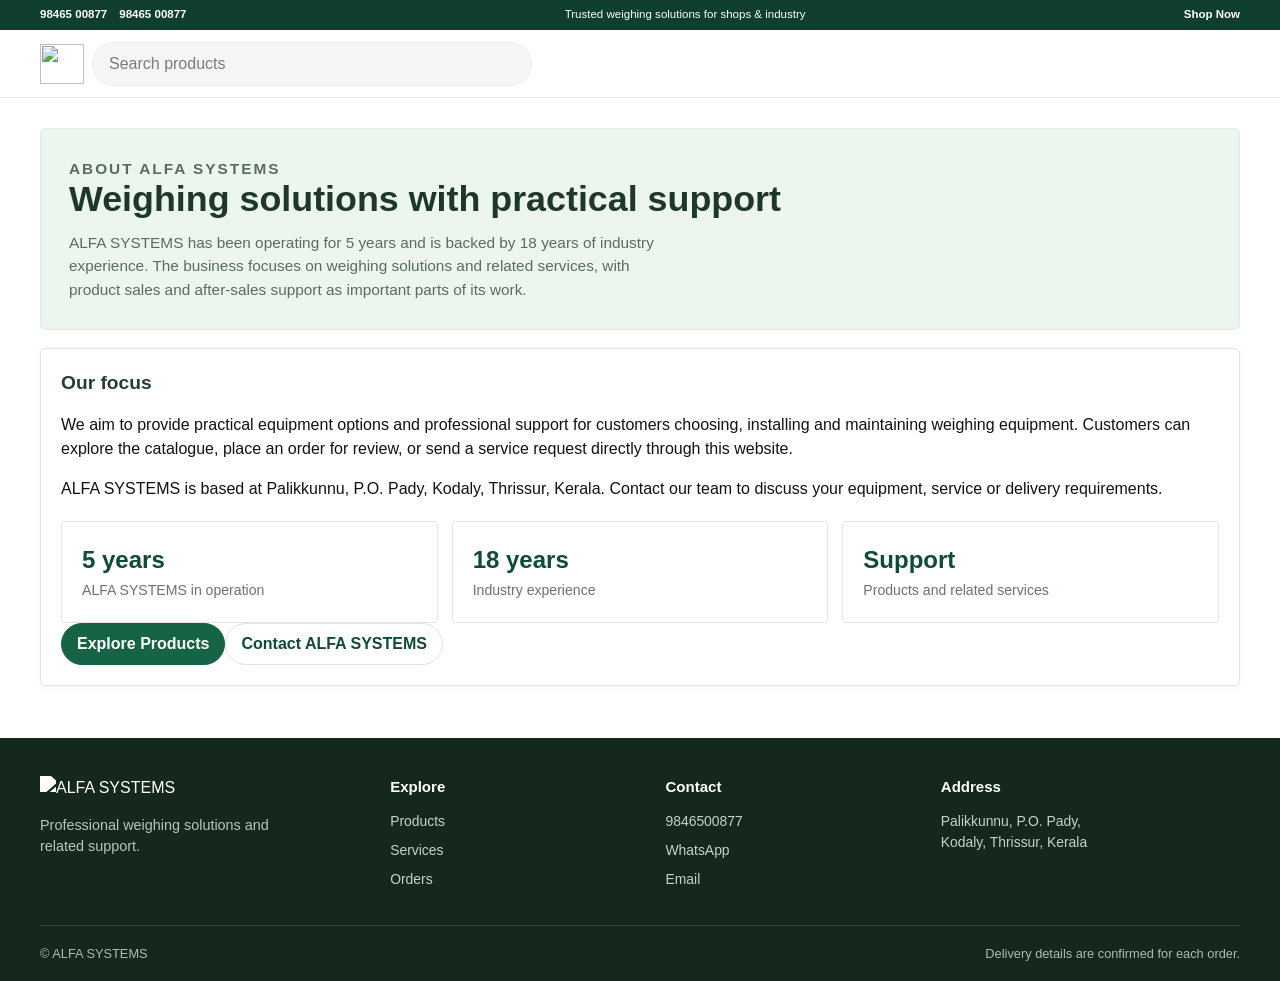
==== commit e8797f74: ""Fetch:Modified the fetch function to include error handling and response validation. Added comments" ====
--- a/about.html
+++ b/about.html
@@ -6,15 +6,16 @@
     <meta name="theme-color" content="#f5f8f6" />
     <title>About ALFA SYSTEMS</title>
     <script src="https://kit.fontawesome.com/ccc999b0a6.js" crossorigin="anonymous"></script>
-    <link rel="stylesheet" href="alfa.css" /><link rel="stylesheet" href="pages.css" /><link rel="stylesheet" href="responsive.css" /><link rel="stylesheet" href="site.css" />
+    <link rel="stylesheet" href="site.css" /><link rel="stylesheet" href="alfa.css" /><link rel="stylesheet" href="pages.css" /><link rel="stylesheet" href="responsive.css" />
   </head>
   <body>
+    <div class="top-info-bar"><div class="top-info-inner"><a href="tel:+919846500877" aria-label="Call 98465 00877"><i class="fa-solid fa-phone" aria-hidden="true"></i> 98465 00877</a><a href="https://wa.me/919846500877" target="_blank" rel="noopener" aria-label="WhatsApp 98465 00877"><i class="fa-brands fa-whatsapp" aria-hidden="true"></i> 98465 00877</a><span class="top-offer">Trusted weighing solutions for shops &amp; industry</span><a class="top-shop-link" href="products.html">Shop Now <i class="fa-solid fa-arrow-right" aria-hidden="true"></i></a></div></div>
     <nav class="navbar navbar-green" aria-label="Main navigation">
-      <button class="menu-btn" id="menuBtn" type="button" aria-label="Open menu" aria-controls="sidebar"><i class="fa-solid fa-bars" aria-hidden="true"></i></button>
-      <a class="navbar-brand" href="alfa.html" aria-label="ALFA SYSTEMS home"><img src="https://res.cloudinary.com/ddng8ksv6/image/upload/v1791894089/image-removebg-preview_mbsics.png" alt="ALFA SYSTEMS" /></a>
-      <div class="nav-links"><a href="alfa.html">Home</a><a href="products.html">Products</a><a href="services.html">Services</a><a href="orders.html">Orders</a></div>
-      <div class="yt-search"><input class="search" type="search" placeholder="Search products" aria-label="Search products" autocomplete="off" /><button class="search-icon" type="button" aria-label="Search"><i class="fa-solid fa-magnifying-glass" aria-hidden="true"></i></button></div>
-      <a href="cart.html" class="cart-link" aria-label="My Cart"><i class="fa-solid fa-cart-shopping" aria-hidden="true"></i><span class="cart-text">Cart</span><span class="cart-count" id="cartCount" hidden>0</span></a>
+      <a class="navbar-brand" href="alfa.html" aria-label="ALFA SYSTEMS home" title="ALFA SYSTEMS home"><img src="https://res.cloudinary.com/ddng8ksv6/image/upload/v1791894089/image-removebg-preview_mbsics.png" alt="" /></a>
+      <div class="yt-search"><input class="search" type="search" placeholder="Search products" aria-label="Search products" autocomplete="off" /><button class="search-icon" type="button" aria-label="Search products" title="Search products"><i class="fa-solid fa-magnifying-glass" aria-hidden="true"></i></button></div>
+      <div class="nav-icons" aria-label="Page navigation">
+        <a class="nav-icon" href="alfa.html" aria-label="Home" title="Home"><i class="fa-solid fa-house" aria-hidden="true"></i></a><a class="nav-icon" href="products.html" aria-label="Products" title="Products"><i class="fa-solid fa-box-open" aria-hidden="true"></i></a><a class="nav-icon" href="services.html" aria-label="Services" title="Services"><i class="fa-solid fa-screwdriver-wrench" aria-hidden="true"></i></a><a class="nav-icon" href="orders.html" aria-label="Orders" title="Orders"><i class="fa-solid fa-receipt" aria-hidden="true"></i></a><a class="nav-icon cart-link" href="cart.html" aria-label="Cart" title="Cart"><i class="fa-solid fa-cart-shopping" aria-hidden="true"></i><span class="cart-count" id="cartCount" hidden>0</span></a>
+      </div>
     </nav>
     <main class="site-wrap content-page">
       <header class="content-hero"><p class="site-eyebrow">About ALFA SYSTEMS</p><h1>Weighing solutions with practical support</h1><p>ALFA SYSTEMS has been operating for 5 years and is backed by 18 years of industry experience. The business focuses on weighing solutions and related services, with product sales and after-sales support as important parts of its work.</p></header>
@@ -24,7 +25,6 @@
       </section>
     </main>
     <footer class="site-footer"><div class="site-wrap"><div class="footer-grid"><div class="footer-brand"><img src="https://res.cloudinary.com/ddng8ksv6/image/upload/v1791894089/image-removebg-preview_mbsics.png" alt="ALFA SYSTEMS" /><p>Professional weighing solutions and related support.</p></div><div class="footer-col"><h2>Explore</h2><a href="products.html">Products</a><a href="services.html">Services</a><a href="orders.html">Orders</a></div><div class="footer-col"><h2>Contact</h2><a href="tel:+919846500877">9846500877</a><a href="https://wa.me/919846500877" target="_blank" rel="noopener">WhatsApp</a><a href="mailto:kunjalanali35@gmail.com">Email</a></div><div class="footer-col"><h2>Address</h2><address>Palikkunnu, P.O. Pady,<br />Kodaly, Thrissur, Kerala</address></div></div><div class="footer-bottom"><span>© ALFA SYSTEMS</span><span>Delivery details are confirmed for each order.</span></div></div></footer>
-    <div class="overlay" id="overlay"></div><aside class="sidebar" id="sidebar" aria-label="Mobile navigation"><div class="logo"><img src="https://res.cloudinary.com/ddng8ksv6/image/upload/v1791894089/image-removebg-preview_mbsics.png" alt="ALFA SYSTEMS" class="img-fluid" /></div><nav><a href="alfa.html">Home</a><a href="products.html">Products</a><a href="services.html">Services</a><a href="orders.html">Orders</a><a href="cart.html">Cart</a><a href="contact.html">Contact</a></nav></aside>
     <script src="products.js"></script><script src="api.js"></script>
     <script>loadProducts().then(function () { var core = document.createElement("script"); core.src = "alfa.js"; document.body.appendChild(core); });</script>
   </body>
--- a/site.css
+++ b/site.css
@@ -16,7 +16,7 @@
 body {
   color: var(--alfa-ink);
   background: var(--alfa-bg);
-  font-family: "Manjari", "Segoe UI", sans-serif;
+  font-family: "Segoe UI", Arial, sans-serif;
   line-height: 1.55;
 }
 button, input, select, textarea { font: inherit; }
@@ -38,23 +38,6 @@
 }
 .navbar .navbar-brand { display: flex; align-items: center; }
 .navbar .navbar-brand img { width: auto !important; height: 42px !important; max-width: 154px; object-fit: contain; }
-.navbar .nav-links { display: flex; align-items: center; gap: 4px; }
-.navbar .nav-links a {
-  display: inline-flex;
-  align-items: center;
-  min-height: 42px;
-  padding: 0 13px;
-  color: #405248;
-  border: 0;
-  border-radius: 8px;
-  font-size: .95rem;
-  font-weight: 700;
-  text-decoration: none;
-}
-.navbar .nav-links a:hover,
-.navbar .nav-links a[aria-current="page"] { color: var(--alfa-green-dark); background: var(--alfa-green-soft); }
-.navbar .nav-links a[aria-current="page"] { box-shadow: inset 0 -2px var(--alfa-green); }
-.navbar .menu-btn { display: none; color: var(--alfa-green-dark); }
 .navbar .yt-search { position: relative; flex: 1 1 190px; max-width: 270px; margin-left: auto; }
 .navbar .yt-search .search {
   width: 100%;
@@ -112,12 +95,6 @@
 }
 .navbar .cart-count[hidden] { display: none; }
 .navbar .nav-title { display: none; }
-.sidebar { color: #eef6f0; background: #153d2b; box-shadow: 12px 0 34px rgba(13,40,26,.18); }
-.sidebar nav a { color: #e4efe8; }
-.sidebar nav a:hover, .sidebar nav a:focus-visible { color: #fff; background: rgba(255,255,255,.12); }
-.sidebar .logo { padding: 8px; }
-.sidebar .logo img { max-width: 100%; max-height: 60px; object-fit: contain; filter: brightness(0) invert(1); }
-.overlay { background: rgba(15,35,23,.46); }
 .site-confirm-backdrop { position: fixed; inset: 0; z-index: 2100; display: grid; place-items: center; padding: 20px; background: rgba(15,35,23,.5); }
 .site-confirm { width: min(100%, 410px); padding: 24px; color: var(--alfa-ink); background: #fff; border: 1px solid var(--alfa-line); border-radius: 12px; box-shadow: 0 20px 60px rgba(0,0,0,.2); }
 .site-confirm h2 { margin: 0 0 8px; font-size: 1.18rem; }
@@ -153,7 +130,7 @@
 .database-order-detail-grid strong { color: #2a4033; font-size: .81rem; }
 .navbar .nav-title { margin-left: 0; }
 
-.site-wrap { width: min(1200px, calc(100% - 40px)); margin: 0 auto; }
+.site-wrap { width: min(1200px, calc(100% - 40px)); min-width: 0; margin: 0 auto; }
 .section-space { padding: 72px 0; }
 .section-heading { max-width: 690px; margin: 0 auto 30px; text-align: center; }
 .section-heading .eyebrow,
@@ -179,19 +156,7 @@
 .site-button-secondary:hover { color: var(--alfa-green-dark); background: var(--alfa-green-soft); border-color: #b6d2c2; text-decoration: none; }
 
 .home-page { background: #fff; }
-.home-hero { position: relative; overflow: hidden; padding: 64px 0; background: linear-gradient(115deg, #f1f7f3 0%, #fff 58%); }
-.home-hero::after { position: absolute; top: -190px; right: -130px; width: 520px; height: 520px; content: ""; border: 1px solid rgba(23,99,69,.12); border-radius: 50%; pointer-events: none; }
-.hero-layout { position: relative; z-index: 1; display: grid; grid-template-columns: minmax(0, 1fr) minmax(330px, .92fr); align-items: center; gap: 50px; }
-.hero-copy h1 { max-width: 700px; margin: 0 0 19px; color: #183728; font-size: clamp(2.5rem, 5vw, 4.35rem); font-weight: 800; letter-spacing: -.035em; line-height: 1.03; }
-.hero-copy > p:not(.site-eyebrow) { max-width: 590px; margin: 0; color: #5c6e63; font-size: clamp(1.05rem, 1.5vw, 1.2rem); }
-.hero-actions { display: flex; flex-wrap: wrap; gap: 12px; margin-top: 27px; }
-.hero-proof { display: flex; flex-wrap: wrap; gap: 18px; margin-top: 26px; color: #52665a; font-size: .88rem; font-weight: 700; }
-.hero-proof span { display: inline-flex; align-items: center; gap: 7px; }
-.hero-proof i { color: var(--alfa-green); }
-.hero-image-frame { position: relative; display: grid; min-height: 390px; place-items: center; overflow: hidden; padding: 30px; background: #fff; border: 1px solid #e6eee8; border-radius: 14px; box-shadow: 0 20px 50px rgba(23, 71, 47, .12); }
-.hero-image-frame img { width: 100%; max-height: 360px; object-fit: contain; mix-blend-mode: multiply; }
-.hero-image-caption { position: absolute; right: 16px; bottom: 16px; left: 16px; display: flex; justify-content: space-between; gap: 12px; padding: 12px 14px; color: #30483a; background: rgba(255,255,255,.94); border: 1px solid var(--alfa-line); border-radius: 8px; font-size: .84rem; }
-.hero-image-caption strong { color: var(--alfa-green-dark); }
+.home-hero { position: relative; padding: 28px 0 42px; background: transparent; }
 .trust-row { display: grid; grid-template-columns: repeat(4, 1fr); margin: 0 auto; border-bottom: 1px solid var(--alfa-line); }
 .trust-item { display: flex; min-height: 108px; align-items: center; gap: 13px; padding: 18px 22px; }
 .trust-item + .trust-item { border-left: 1px solid var(--alfa-line); }
@@ -214,18 +179,18 @@
 .featured-top { display: flex; align-items: flex-end; justify-content: space-between; gap: 20px; margin-bottom: 24px; }
 .featured-top .section-heading { margin: 0; text-align: left; }
 .alfa-card-home-container { display: grid; grid-template-columns: repeat(4, minmax(0,1fr)); gap: 16px; width: 100%; max-width: none; margin: 0; padding: 0; }
-.alfa-card-home { min-width: 0; padding: 0; color: var(--alfa-ink); background: #fff; border: 1px solid var(--alfa-line); border-radius: 10px; box-shadow: 0 4px 14px rgba(24,56,39,.035); }
+.alfa-card-home { display: flex; min-width: 0; flex-direction: column; padding: 0; color: var(--alfa-ink); background: #fff; border: 1px solid var(--alfa-line); border-radius: 10px; box-shadow: 0 4px 14px rgba(24,56,39,.035); }
 .alfa-card-home:hover { border-color: #b9d1c2; box-shadow: var(--alfa-shadow); transform: translateY(-2px); }
 .card-img-wrap { display: grid; aspect-ratio: 1.18; place-items: center; padding: 16px; background: #fbfcfb; border-bottom: 1px solid #edf1ee; }
 .card-img-top { width: 100%; height: 100%; min-height: 0; object-fit: contain; border-radius: 0; background: transparent; transition: transform .2s ease; }
 .alfa-card-home:hover .card-img-top { transform: scale(1.035); }
-.card-body { gap: 4px; padding: 14px; }
+.card-body { display: flex; flex: 1; flex-direction: column; gap: 4px; padding: 14px; }
 .card-row { display: flex; flex-direction: column; gap: 7px; }
 .card-title { margin: 0; font-size: 1rem; line-height: 1.32; }
 .card-title a { color: #21372b; text-decoration: none; }
 .card-title a:hover { color: var(--alfa-green); }
 .card-brand { margin: 0; color: var(--alfa-green); font-size: .73rem; font-weight: 800; letter-spacing: .08em; text-transform: uppercase; }
-.card-sub { margin: 0; color: #728078; font-size: .8rem; }
+.card-sub { overflow: hidden; margin: 0; color: #728078; font-size: .8rem; text-overflow: ellipsis; white-space: nowrap; }
 .card-specs { display: flex; flex-wrap: wrap; gap: 6px; margin: 6px 0 0; }
 .card-specs span { padding: 3px 8px; color: #53665b; background: #f1f5f2; border-radius: 5px; font-size: .72rem; }
 .card-price { display: block; margin-top: 8px; color: var(--alfa-green-dark); font-size: 1.05rem; font-weight: 800; }
@@ -284,16 +249,28 @@
 .content-hero { padding: 38px; margin-bottom: 24px; background: #edf5ef; border: 1px solid #deebe2; border-radius: 12px; }
 .content-hero h1 { margin: 0 0 12px; color: #1d3829; font-size: clamp(2rem,4vw,3rem); font-weight: 800; line-height: 1.1; }
 .content-hero p { max-width: 70ch; margin: 0; color: #586c60; font-size: 1.05rem; }
-.content-grid { display: grid; grid-template-columns: minmax(0,1.15fr) minmax(280px,.85fr); gap: 18px; align-items: start; }
+.content-grid { display: grid; grid-template-columns: minmax(0,1.15fr) minmax(0,.85fr); gap: 18px; align-items: start; }
+.content-page, .content-grid, .content-panel, .services-list, .site-form, .site-form label { min-width: 0; }
 .content-panel { padding: 24px; background: #fff; border: 1px solid var(--alfa-line); border-radius: 10px; box-shadow: 0 5px 20px rgba(20,44,32,.035); }
 .content-panel h2 { margin: 0 0 16px; color: #263d30; font-size: 1.2rem; }
 .services-list { display: grid; grid-template-columns: 1fr 1fr; gap: 12px; }
-.service-option { display: flex; gap: 12px; padding: 16px; background: #f8faf8; border: 1px solid #e6eee8; border-radius: 8px; }
-.service-option i { color: var(--alfa-green); font-size: 1.1rem; }
+.service-option { display: flex; min-width: 0; gap: 12px; padding: 16px; background: #f8faf8; border: 1px solid #e6eee8; border-radius: 8px; }
+.service-option > div { min-width: 0; }
+.service-option i { flex: 0 0 auto; color: var(--alfa-green); font-size: 1.1rem; }
 .service-option h3 { margin: 0 0 5px; color: #2b4335; font-size: .98rem; }
 .service-option p { margin: 0; color: var(--alfa-muted); font-size: .86rem; }
 .site-form { display: grid; gap: 13px; }
 .site-form label { display: grid; gap: 6px; color: #43584a; font-size: .86rem; font-weight: 700; }
+.site-form input, .site-form select, .site-form textarea { min-width: 0; max-width: 100%; box-sizing: border-box; }
+.site-form button { max-width: 100%; }
+.site-form select, .catalog-filters select {
+  appearance: none;
+  padding-right: 36px;
+  background-image: linear-gradient(45deg, transparent 50%, #52665a 50%), linear-gradient(135deg, #52665a 50%, transparent 50%);
+  background-position: calc(100% - 17px) 19px, calc(100% - 12px) 19px;
+  background-repeat: no-repeat;
+  background-size: 5px 5px, 5px 5px;
+}
 .site-form textarea { min-height: 112px; resize: vertical; }
 .form-note { margin: 0; color: var(--alfa-muted); font-size: .8rem; }
 .form-status { min-height: 22px; margin: 0; color: var(--alfa-green-dark); font-size: .87rem; }
@@ -312,25 +289,18 @@
 
 @media (max-width: 1000px) {
   .navbar { gap: 10px; }
-  .navbar .nav-links { gap: 0; }
-  .navbar .nav-links a { padding: 0 9px; font-size: .87rem; }
   .category-grid, .need-grid { grid-template-columns: repeat(3,minmax(0,1fr)); }
   .alfa-card-home-container, .catalog-grid { grid-template-columns: repeat(3,minmax(0,1fr)); }
   .catalog-filters { grid-template-columns: repeat(3,minmax(0,1fr)); }
   .footer-grid { grid-template-columns: repeat(2,1fr); }
 }
 @media (max-width: 760px) {
-  .navbar { min-height: 64px; flex-wrap: wrap; padding: 8px 16px; }
-  .navbar .menu-btn { display: inline-flex; order: 0; }
-  .navbar .navbar-brand { order: 1; }
-  .navbar .nav-links { order: 4; flex: 0 0 100%; overflow-x: auto; justify-content: flex-start; }
-  .navbar .nav-links a { min-height: 38px; flex: 0 0 auto; }
-  .navbar .yt-search { order: 2; flex: 1 1 130px; max-width: none; }
-  .navbar .cart-link { order: 3; min-width: 42px; padding: 0 10px; }
-  .navbar .cart-text { display: none; }
-  .hero-layout { grid-template-columns: 1fr; gap: 27px; }
-  .home-hero { padding: 43px 0; }
-  .hero-image-frame { min-height: 290px; }
+  .navbar { min-height: 64px; flex-wrap: nowrap; padding: 8px 16px; }
+  .navbar > * { min-width: 0; }
+  .navbar .navbar-brand { order: 0; }
+  .navbar .nav-icons { order: 2; }
+  .navbar .yt-search { order: 1; flex: 1 1 44px; min-width: 44px; max-width: none; }
+
   .trust-row { grid-template-columns: repeat(2,1fr); }
   .trust-item { min-height: 88px; padding: 13px; }
   .trust-item:nth-child(3) { border-left: 0; }
@@ -342,14 +312,9 @@
   .content-grid { grid-template-columns: 1fr; }
   .catalog-heading { align-items: flex-start; flex-direction: column; }
   .cta-band { align-items: flex-start; flex-direction: column; padding: 26px; }
-  .site-wrap { width: min(100% - 28px, 1200px); }
+  .site-wrap { width: min(calc(100% - 28px), 1200px); }
 }
 @media (max-width: 560px) {
-  .hero-copy h1 { font-size: clamp(2.25rem, 11vw, 3.2rem); }
-  .hero-actions { display: grid; grid-template-columns: 1fr; }
-  .hero-actions > * { width: 100%; }
-  .hero-proof { display: grid; gap: 8px; }
-  .hero-image-frame { min-height: 245px; padding: 20px; }
   .category-grid, .need-grid { grid-template-columns: repeat(2,minmax(0,1fr)); gap: 9px; }
   .category-card strong { padding: 10px; font-size: .82rem; }
   .alfa-card-home-container, .catalog-grid { grid-template-columns: repeat(2,minmax(0,1fr)); gap: 10px; }
@@ -373,3 +338,386 @@
 @media (prefers-reduced-motion: reduce) {
   *, *::before, *::after { scroll-behavior: auto !important; transition-duration: .01ms !important; animation-duration: .01ms !important; }
 }
+
+:root {
+  --alfa-green: #176345;
+  --alfa-green-dark: #104b35;
+  --alfa-green-soft: #eaf3ee;
+  --alfa-ink: #1d2923;
+  --alfa-muted: #68756e;
+  --alfa-line: #dfe5e0;
+  --alfa-surface: #fff;
+  --alfa-bg: #f6f7f5;
+  --alfa-radius: 6px;
+  --alfa-shadow: 0 7px 22px rgba(24, 43, 32, .07);
+}
+
+body {
+  color: var(--alfa-ink);
+  background: var(--alfa-bg);
+  font-family: "Segoe UI", Arial, sans-serif;
+}
+
+.top-info-bar {
+  position: relative;
+  z-index: 101;
+  color: #eaf3ee;
+  background: #173c2c;
+  font-size: .76rem;
+}
+.top-info-inner {
+  display: flex;
+  width: min(1240px, calc(100% - 40px));
+  min-height: 31px;
+  align-items: center;
+  justify-content: space-between;
+  gap: 16px;
+  margin: 0 auto;
+}
+.top-info-bar a { color: #fff; font-weight: 700; text-decoration: none; }
+.top-info-bar a:hover { text-decoration: underline; }
+
+.navbar {
+  min-height: 68px;
+  padding-right: max(20px, calc((100vw - 1240px) / 2));
+  padding-left: max(20px, calc((100vw - 1240px) / 2));
+  gap: 16px;
+  background: #fff;
+  border-bottom-color: #e4e9e5;
+  box-shadow: 0 2px 8px rgba(25, 45, 33, .035);
+  backdrop-filter: none;
+}
+.navbar .navbar-brand img { height: 40px !important; max-width: 148px; }
+.navbar .yt-search { max-width: 320px; }
+.navbar .yt-search .search {
+  min-height: 40px;
+  padding-left: 13px;
+  background: #f7f8f6;
+  border-radius: 5px;
+}
+.navbar .search-icon { top: 2px; right: 2px; height: 36px; border-radius: 4px; }
+.navbar .cart-link {
+  min-height: 40px;
+  height: 40px;
+  padding: 0 12px;
+  color: var(--alfa-green-dark);
+  border-radius: 5px;
+}
+.hero-zone { min-height: 0; }
+.hero-zone > nav.navbar {
+  background: #fff;
+  border-bottom-color: #e4e9e5;
+  box-shadow: 0 2px 8px rgba(25, 45, 33, .035);
+}
+.hero-zone .navbar .navbar-brand img { filter: none; }
+.hero-zone .navbar .cart-link { color: #405248; }
+.hero-zone .navbar .cart-link:hover {
+  color: var(--alfa-green-dark);
+  background: #edf4ef;
+  box-shadow: inset 0 -2px var(--alfa-green);
+}
+.hero-zone .navbar .cart-link { background: #fff; border-color: var(--alfa-line); }
+.hero-zone .navbar .yt-search .search { color: var(--alfa-ink); background: #f7f8f6; border-color: var(--alfa-line); }
+.hero-zone .navbar .yt-search .search::placeholder { color: #7b8780; }
+.hero-zone .navbar .search-icon { color: var(--alfa-green); }
+.home-hero { padding: 23px 0 35px; }
+.alfa-carousel { border-radius: 7px; box-shadow: 0 14px 36px rgba(0, 0, 0, .18); }
+.alfa-slide { min-height: 440px; }
+.slide-title { max-width: 16ch; font-size: clamp(2rem, 3.6vw, 3rem); letter-spacing: -.035em; }
+.slide-media { border-radius: 6px; }
+.slide-btn { border-radius: 5px; }
+.slide-product-label { border-radius: 4px; }
+.alfa-carousel .carousel-control-prev,
+.alfa-carousel .carousel-control-next { border-radius: 5px; }
+
+.site-wrap { width: min(1240px, calc(100% - 40px)); }
+.section-space { padding: 58px 0; }
+.section-heading { margin-bottom: 25px; }
+.section-heading h2 { font-size: clamp(1.55rem, 2.5vw, 2.1rem); }
+.trust-row { border-color: var(--alfa-line); }
+.trust-item { min-height: 92px; padding: 14px 18px; }
+.trust-icon { width: 38px; height: 38px; border-radius: 6px; }
+.category-grid, .need-grid { gap: 12px; }
+.category-card, .alfa-card-home { border-radius: 6px; box-shadow: 0 2px 8px rgba(24, 43, 32, .04); }
+.category-card:hover, .alfa-card-home:hover { box-shadow: 0 7px 18px rgba(24, 43, 32, .09); }
+.category-image { aspect-ratio: 1.35; padding: 12px; }
+.category-card strong { padding: 11px 12px; font-size: .88rem; }
+.need-link { min-height: 68px; padding: 12px; border-radius: 5px; }
+.need-link i { border-radius: 5px; }
+.featured-section { background: #f2f4f1; }
+.alfa-card-home-container { gap: 13px; }
+.card-img-wrap { aspect-ratio: 1.3; padding: 12px; }
+.card-body { gap: 3px; padding: 12px; }
+.card-row { gap: 5px; }
+.card-title { font-size: .94rem; line-height: 1.3; }
+.card-brand { font-size: .68rem; }
+.card-sub { font-size: .77rem; }
+.card-specs { gap: 5px; margin-top: 5px; }
+.card-specs span { padding: 3px 6px; border-radius: 3px; font-size: .68rem; }
+.card-price { margin-top: 5px; font-size: 1rem; }
+.card-actions { gap: 6px; padding-top: 9px; }
+.card-actions .btn, .card-view-link { min-height: 37px; border-radius: 4px; font-size: .77rem; }
+.site-button-primary, .site-button-secondary, .btn-primary { min-height: 42px; padding: 0 15px; border-radius: 5px; }
+.why-list { gap: 9px; }
+.why-point { border-radius: 5px; }
+.service-card, .help-card { border-radius: 6px; }
+.cta-band { padding: 28px 30px; border-radius: 6px; }
+.site-footer { padding: 38px 0 18px; }
+.footer-grid { gap: 26px; }
+
+.catalog-page { padding-top: 30px; padding-bottom: 52px; }
+.catalog-heading { align-items: center; margin-bottom: 18px; }
+.catalog-heading h1 { margin-bottom: 6px; font-size: clamp(1.65rem, 2.5vw, 2.25rem); }
+.catalog-heading > div > p:last-child { font-size: .9rem; }
+.catalog-heading .site-button-secondary { flex: 0 0 auto; }
+.catalog-filters {
+  grid-template-columns: minmax(210px, 1.8fr) repeat(4, minmax(115px, 1fr));
+  gap: 8px;
+  padding: 10px;
+  margin-bottom: 12px;
+  border-radius: 6px;
+  box-shadow: 0 2px 8px rgba(24, 43, 32, .035);
+}
+.catalog-filters input, .catalog-filters select {
+  min-height: 40px;
+  padding-top: 7px;
+  padding-bottom: 7px;
+  border-radius: 4px;
+  font-size: .85rem;
+}
+.catalog-result-count { margin-bottom: 10px; font-size: .82rem; }
+.catalog-grid { grid-template-columns: repeat(4, minmax(0, 1fr)); gap: 13px; }
+.catalog-grid .alfa-card-home { min-height: 100%; }
+.catalog-empty { border-radius: 6px; }
+
+.page-wrap { max-width: 1240px; }
+.page-wrap-wide { max-width: 1200px; padding-top: 26px; }
+.orders-page { padding-top: 30px; }
+.orders-page > .page-heading { margin-bottom: 20px; font-size: clamp(1.65rem, 2.5vw, 2.2rem); }
+.cart-page { padding-top: 30px; }
+.cart-item, .cart-summary, .cart-summary-panel, .order-card {
+  border-color: var(--alfa-line);
+  border-radius: 6px;
+  box-shadow: 0 2px 9px rgba(24, 43, 32, .045);
+}
+.cart-item { gap: 14px; padding: 13px; margin-bottom: 10px; }
+.cart-item:hover { transform: none; box-shadow: 0 4px 14px rgba(24, 43, 32, .07); }
+.cart-item img, .cart-image-placeholder { border-radius: 4px; background: #f5f7f5; }
+.cart-name, .cart-summary h2 { color: var(--alfa-ink); }
+.qty-box { border-radius: 4px; }
+.qty-box button { min-width: 38px; border-radius: 0; }
+.cart-summary { padding: 19px; }
+.cart-summary-total strong { color: var(--alfa-green-dark); }
+.empty-state { border: 1px solid var(--alfa-line); border-radius: 6px; box-shadow: none; }
+.order-card { padding: 16px; }
+.order-head .order-badge { border-radius: 4px; }
+
+.pd-card { padding: 22px; border-radius: 6px; box-shadow: 0 4px 16px rgba(24, 43, 32, .055); }
+.pd-main { gap: 30px; }
+.pd-photo { aspect-ratio: 1.08; padding: 18px; border-radius: 5px; }
+.pd-thumb { border-radius: 4px; }
+.pd-brand { color: var(--alfa-green); font-size: .75rem; letter-spacing: .08em; text-transform: uppercase; }
+.pd-title { font-size: clamp(1.55rem, 2.4vw, 2rem); }
+.pd-facts { gap: 6px; }
+.pd-facts span { padding: 4px 8px; border-radius: 4px; font-size: .78rem; }
+.pd-price { display: flex; flex-wrap: wrap; align-items: center; gap: 8px 11px; padding: 13px 0; margin-bottom: 16px; }
+.pd-price strong { margin-right: auto; font-size: 1.35rem; }
+.pd-price strong s { margin-right: 5px; color: #87918a; font-size: .9rem; font-weight: 500; }
+.pd-price small { flex: 0 0 100%; }
+.pd-discount { padding: 3px 7px; color: #176345; background: #eaf3ee; border-radius: 3px; font-size: .74rem; font-weight: 800; }
+.pd-buy { gap: 10px; margin-bottom: 17px; }
+.pd-qty { border-radius: 4px; }
+.pd-qty button { width: 38px; height: 40px; }
+.pd-btn { min-height: 42px; height: 42px; border-radius: 4px; }
+.pd-notes { border-radius: 5px; }
+.pd-note { padding: 11px 13px; }
+.pd-note i { color: var(--alfa-green); }
+.pd-details { gap: 30px; margin-top: 28px; padding-top: 23px; }
+.pd-related { margin-top: 28px; padding-top: 23px; }
+.pd-related-img { border-radius: 5px; }
+
+.checkout-page { padding-top: 30px; }
+.checkout-layout { gap: 20px; }
+.checkout-section, .checkout-summary-card, .confirmation-card {
+  border-color: var(--alfa-line);
+  border-radius: 6px;
+  box-shadow: 0 2px 9px rgba(24, 43, 32, .045);
+}
+.checkout-section { padding: 19px; margin-bottom: 12px; }
+.checkout-choice, .checkout-field input, .checkout-field textarea, .checkout-field select { border-radius: 4px; }
+.checkout-choice:has(input:checked) { box-shadow: inset 0 0 0 1px #43856a; }
+.checkout-choice .choice-icon, .checkout-section-heading > span { border-radius: 4px; }
+.checkout-submit, .checkout-action { border-radius: 4px; }
+.checkout-submit { background: var(--alfa-green); }
+.checkout-submit:hover { background: var(--alfa-green-dark); }
+.checkout-summary-card { padding: 18px; }
+.checkout-item-image { border-radius: 4px; }
+.confirmation-card { padding: 30px; }
+
+.content-page { padding-top: 30px; padding-bottom: 52px; }
+.content-hero { padding: 28px; margin-bottom: 18px; border-radius: 6px; }
+.content-hero h1 { font-size: clamp(1.7rem, 2.8vw, 2.35rem); }
+.content-hero p { font-size: .96rem; }
+.content-grid { gap: 14px; }
+.content-panel { padding: 20px; border-radius: 6px; box-shadow: 0 2px 9px rgba(24, 43, 32, .04); }
+.service-option, .about-point { border-radius: 4px; }
+.site-form input, .site-form select, .site-form textarea { border-radius: 4px; }
+.contact-method i { border-radius: 4px; }
+
+@media (min-width: 1250px) {
+  .catalog-grid { grid-template-columns: repeat(5, minmax(0, 1fr)); }
+}
+@media (max-width: 1050px) {
+  .navbar { gap: 10px; }
+  .catalog-filters { grid-template-columns: repeat(3, minmax(0, 1fr)); }
+  .catalog-filters label:first-child { grid-column: span 2; }
+  .catalog-grid { grid-template-columns: repeat(3, minmax(0, 1fr)); }
+}
+@media (max-width: 760px) {
+  .top-info-inner { width: calc(100% - 28px); min-height: 29px; font-size: .69rem; }
+  .navbar { min-height: 62px; padding: 7px 14px; }
+  .navbar .navbar-brand img { height: 36px !important; max-width: 126px; }
+  .navbar .yt-search .search { min-height: 38px; }
+  .navbar .search-icon { height: 34px; }
+  .hero-zone .navbar .cart-link { background: #fff; }
+  .alfa-slide { min-height: 410px; padding: 30px; }
+  .slide-title { font-size: clamp(1.9rem, 5vw, 2.75rem); }
+  .site-wrap { width: calc(100% - 28px); }
+  .section-space { padding: 46px 0; }
+  .catalog-page, .cart-page, .checkout-page, .orders-page, .content-page { padding-top: 22px; }
+  .catalog-grid { grid-template-columns: repeat(2, minmax(0, 1fr)); gap: 11px; }
+  .catalog-heading { align-items: flex-start; }
+  .page-wrap-wide { padding: 18px 14px 30px; }
+  .pd-main { gap: 20px; }
+  .checkout-layout { grid-template-columns: minmax(0, 1fr); }
+  .checkout-summary { position: static; grid-row: 1; }
+  .content-hero { padding: 23px 19px; }
+}
+@media (max-width: 560px) {
+  .top-info-inner { min-height: 27px; }
+  .top-info-inner > span { max-width: 63%; line-height: 1.15; }
+  .top-info-inner a { white-space: nowrap; }
+  .navbar { column-gap: 8px; }
+  .navbar .cart-link { min-width: 40px; }
+  .home-hero { padding: 14px 0 23px; }
+  .alfa-carousel { width: calc(100% - 20px); }
+  .alfa-slide { padding: 20px 17px 72px; }
+  .slide-media { min-height: 190px; }
+  .lens { height: 168px; }
+  .slide-title { max-width: 15ch; font-size: clamp(1.75rem, 7.5vw, 2.2rem); }
+  .trust-item { gap: 9px; padding: 11px 9px; }
+  .trust-item strong { font-size: .85rem; }
+  .trust-item small { font-size: .7rem; }
+  .category-grid, .need-grid { grid-template-columns: repeat(2, minmax(0, 1fr)); }
+  .category-grid { gap: 9px; }
+  .category-image { aspect-ratio: 1.25; padding: 9px; }
+  .alfa-card-home-container { grid-template-columns: repeat(2, minmax(0, 1fr)); gap: 9px; }
+  .card-img-wrap { aspect-ratio: 1.15; padding: 8px; }
+  .card-body { padding: 9px; }
+  .card-title { font-size: .83rem; }
+  .card-sub { font-size: .7rem; }
+  .card-specs { gap: 4px; }
+  .card-specs span { font-size: .61rem; }
+  .card-actions { grid-template-columns: 1fr; }
+  .featured-top { gap: 12px; }
+  .catalog-filters { grid-template-columns: repeat(2, minmax(0, 1fr)); }
+  .catalog-filters label:first-child { grid-column: 1 / -1; }
+  .catalog-grid { gap: 9px; }
+  .cart-layout { gap: 12px; }
+  .cart-item { grid-template-columns: 70px minmax(0, 1fr); padding: 10px; }
+  .cart-item img, .cart-image-placeholder { width: 70px; height: 70px; }
+  .cart-item-side { padding-left: 0; }
+  .cart-name { font-size: .88rem; }
+  .cart-line-subtotal { font-size: .72rem; }
+  .cart-summary { padding: 15px; }
+  .checkout-fields { gap: 10px; }
+  .checkout-section { padding: 15px; }
+  .checkout-choice-grid { grid-template-columns: 1fr; }
+  .checkout-choice { min-height: 65px; }
+  .pd-card { padding: 15px 13px 20px; }
+  .pd-details { grid-template-columns: 1fr; gap: 20px; }
+  .pd-related-row { grid-template-columns: repeat(2, minmax(0, 1fr)); }
+  .pd-actions { flex-direction: row; }
+  .pd-btn { min-width: 0; padding: 0 10px; font-size: .81rem; }
+  .site-footer { padding-top: 30px; }
+  .footer-grid { gap: 20px 12px; }
+  .footer-col a, .footer-col address { font-size: .79rem; }
+  .cta-band { padding: 22px 18px; }
+}
+@media (max-width: 380px) {
+  .top-info-inner > span { max-width: 57%; }
+  .catalog-grid { grid-template-columns: repeat(2, minmax(0, 1fr)); }
+  .catalog-filters { grid-template-columns: 1fr; }
+  .catalog-filters label:first-child { grid-column: 1; }
+  .card-actions .btn, .card-view-link { font-size: .72rem; }
+}
+.card-row .card-price s { margin-right: 4px; color: #858f89; font-size: .78rem; font-weight: 500; }
+.card-discount {
+  align-self: flex-start;
+  padding: 2px 6px;
+  color: #176345;
+  background: #eaf3ee;
+  border-radius: 3px;
+  font-size: .68rem;
+  font-weight: 800;
+}
+.cart-summary-discount strong { color: #176345; }
+.pd-overview {
+  padding-top: 21px;
+  margin-top: 25px;
+  border-top: 1px solid var(--alfa-line);
+}
+.pd-overview h2 { margin: 0 0 10px; color: #263d30; font-size: 1.15rem; }
+.pd-overview p { max-width: 78ch; margin: 0 0 8px; color: #5f6e65; font-size: .9rem; }
+.pd-overview p:last-child { margin-bottom: 0; }
+.database-order-card { border-radius: 6px; box-shadow: 0 2px 9px rgba(24, 43, 32, .045); }
+.database-order-head { align-items: center; }
+.database-order-status { border-radius: 4px; }
+.database-order-status.status-ready { color: #176345; background: #eaf3ee; }
+.database-order-progress { padding: 14px 4px 5px; }
+.database-order-progress-track { position: relative; height: 3px; margin: 0 10%; background: #e4e9e5; }
+.database-order-progress-fill { position: absolute; inset: 0 auto 0 0; background: var(--alfa-green); transition: width .2s ease; }
+.database-order-progress-stages { display: flex; justify-content: space-between; gap: 4px; padding: 0; margin: -3px 0 0; list-style: none; }
+.database-order-progress-step {
+  position: relative;
+  flex: 1 1 0;
+  padding-top: 13px;
+  color: #77827b;
+  font-size: .68rem;
+  line-height: 1.25;
+  text-align: center;
+}
+.database-order-progress-step::before {
+  position: absolute;
+  top: 0;
+  left: 50%;
+  width: 9px;
+  height: 9px;
+  background: #d7ded9;
+  border: 2px solid #fff;
+  border-radius: 50%;
+  box-shadow: 0 0 0 1px #d7ded9;
+  content: "";
+  transform: translateX(-50%);
+}
+.database-order-progress-step.is-complete,
+.database-order-progress-step.is-current { color: #176345; }
+.database-order-progress-step.is-complete::before,
+.database-order-progress-step.is-current::before {
+  background: #176345;
+  box-shadow: 0 0 0 1px #176345;
+}
+.database-order-progress-step.is-current { font-weight: 800; }
+.database-order-cancelled {
+  padding: 9px 11px;
+  margin: 12px 0 0;
+  color: #9e3c3c;
+  background: #fff3f1;
+  border-radius: 4px;
+  font-size: .8rem;
+  font-weight: 700;
+}
+@media (max-width: 420px) {
+  .database-order-progress { padding-right: 0; padding-left: 0; }
+  .database-order-progress-step { font-size: .59rem; }
+}
--- a/alfa.css
+++ b/alfa.css
@@ -34,188 +34,12 @@
   width: min(240px, 100%);
 }
 
-.head-home-alfa {
-  font-family: "Poppins", sans-serif;
-  font-size: clamp(1.8rem, 4vw, 2.8rem);
-  font-weight: 800;
-  text-align: center;
-  color: #161111;
-  padding: 20px 10px;
-}
-
-.carousel {
-  max-width: 1000px;
-  margin: 0 auto 25px;
-  border-radius: 10px;
-  overflow: hidden;
-}
-
-.carousel img {
-  height: 300px;
-  object-fit: cover;
-}
-
-.alfa-card-home-container {
-  display: grid;
-  grid-template-columns: repeat(4, 1fr);   
-  gap: 20px;
-  max-width: 1200px;
-  width: calc(100% - 30px);
-  margin: 0 auto 30px;
-  padding: 15px;
-  border-radius: 16px;
-}
-
-.alfa-card-home {
-  display: flex;
-  flex-direction: column;
-  background: #fff;
-  border: 1px solid #e0e0e0;
-  border-radius: 12px;
-  overflow: hidden;
-  padding: 12px;
-  transition: box-shadow 0.2s ease, transform 0.2s ease;
-}
-
-.alfa-card-home:hover {
-  box-shadow: 0 8px 24px rgba(0, 0, 0, 0.25);
-  transform: translateY(-3px);
-}
-
-.card-img-top {
-  width: 100%;
-  height: 200px;
-  object-fit: contain;
-  background: #fff;
-  border-radius: 8px;
-}
-
-.card-body {
-  display: flex;
-  flex-direction: column;
-  flex: 1;
-  padding: 12px 4px 0;
-}
-
-.card-title {
-  font-size: 1rem;
-  font-weight: 700;
-  color: #212121;
-  margin-bottom: 6px;
-  display: -webkit-box;
-  -webkit-line-clamp: 2;
-  -webkit-box-orient: vertical;
-  overflow: hidden;
-}
-
-.card-text {
-  font-size: 0.85rem;
-  line-height: 1.4;
-  color: #555;
-  margin-bottom: 12px;
-  display: -webkit-box;
-  -webkit-line-clamp: 3;
-  -webkit-box-orient: vertical;
-  overflow: hidden;
-}
-
-.card-body .btn {
-  width: 100%;
-  margin: 0 0 8px;
-  border-radius: 8px;
-  padding: 8px 10px;
-  font-size: 0.9rem;
-  background: #040676;
-  border: none;
-  transition: 0.2s ease;
-}
-.card-body .btn:first-of-type { margin-top: auto; }
-.card-body .btn:hover { background: #163bb0; }
-
-@media (max-width: 992px) {
-  .alfa-card-home-container { grid-template-columns: repeat(3, 1fr); }
-}
-
-
-@media (max-width: 640px) {
-  .alfa-card-home-container {
-    grid-template-columns: repeat(2, 1fr);
-    gap: 10px;
-    padding: 8px;
-    width: calc(100% - 16px);
-  }
-  .alfa-card-home { padding: 8px; }
-  .card-img-top { height: 130px; }
-  .card-title { font-size: 0.85rem; }
-  .card-text { display: none; }     
-  .card-body .btn { font-size: 0.75rem; padding: 7px 4px; }
-}
-
-
-@media (max-width: 768px) {
-  .carousel img { height: 220px; }
-}
-
 @media (max-width: 480px) {
   .navbar .form-control,
   .navbar .btn {
     width: 100%;
   }
-
-.head-home-alfa {
-    padding: 15px 10px;
-  }
 }
-.sidebar {
-  width: 280px;
-  height: 100%;
-  background: linear-gradient(120deg, #071433, #10306b);
-  color: #fff;
-  padding: 20px;
-  display: flex;
-  flex-direction: column;
-  gap: 16px;
-}
-.sidebar nav { display: flex; flex-direction: column; gap: 8px; }
-.sidebar a {
-  color: #fff;
-  text-decoration: none;
-  padding: 10px 12px;
-  border-radius: 8px;
-}
-.sidebar a:hover { background: #1f1f1f; }
-
-.sidebar {
-  position: fixed;
-  top: 0;
-  left: 0;
-  width: 200px;
-  height: 100vh;
-  overflow-y: auto;
-  z-index: 1000;
-  transform: translateX(-100%);
-  transition: transform 0.1s ease;
-}
-.sidebar[data-slide="2"] { background: linear-gradient(120deg, #2e1f15, #6b4a2f); }
-.sidebar[data-slide="3"] { background: linear-gradient(120deg, #08311f, #14573f); }
-.sidebar[data-slide="4"] { background: linear-gradient(120deg, #3a0f22, #7a2347); }
-.sidebar.open {
-  transform: translateX(0);       
-}
-
-
-.overlay {
-  position: fixed;
-  inset: 0;
-  background: rgba(41, 38, 38, 0.5);
-  z-index: 900;
-  display: none;
-}
-.overlay.show {
-  display: block;
-}
-
-
 .main-content {
   margin-left: 0;
 }
@@ -238,29 +62,6 @@
 
 .navbar .navbar-brand {
   margin: 0;
-}
-
-.menu-btn {
-  font-size: 20px;
-  color: #161111;
-  background: transparent;
-  border: none;
-  border-radius: 50%;
-  width: 40px;
-  height: 40px;
-  display: flex;
-  align-items: center;
-  justify-content: center;
-  cursor: pointer;
-  flex-shrink: 0;
-}
-
-.menu-btn:hover {
-  background: #e4e4e4;
-}
-
-.sidebar-open .menu-btn {
-  visibility: hidden;
 }
 
 .yt-search {
@@ -306,3 +107,92 @@
   background: #fff; 
   border-radius: 12px; 
 }
+
+:root {
+  --shop-green: #0f3d2e;
+  --shop-green-hover: #0b3024;
+  --shop-peach: #fdf0e3;
+  --shop-tile: #f4f5f5;
+  --shop-muted: #777d79;
+  --shop-line: #e7e9e8;
+}
+
+html { scroll-behavior: smooth; }
+body {
+  color: #161111;
+  background: #fff;
+  font-family: "Inter", Arial, sans-serif;
+  line-height: 1.5;
+}
+button, input, select, textarea { font: inherit; }
+a { color: var(--shop-green); }
+
+.top-info-bar {
+  color: #fff;
+  background: var(--shop-green);
+  font-size: 0.75rem;
+}
+.top-info-inner {
+  display: flex;
+  width: min(1200px, calc(100% - 40px));
+  min-height: 30px;
+  align-items: center;
+  gap: 20px;
+  margin: 0 auto;
+}
+.top-info-inner a { color: #fff; text-decoration: none; white-space: nowrap; }
+.top-info-inner .top-offer { flex: 1; text-align: center; }
+.top-info-inner .top-shop-link { font-weight: 700; }
+
+.navbar {
+  display: flex;
+  min-height: 72px;
+  align-items: center;
+  gap: 16px;
+  padding: 10px max(20px, calc((100vw - 1200px) / 2));
+  color: #161111;
+  background: #fff;
+  border-bottom: 1px solid var(--shop-line);
+  box-shadow: none;
+}
+.navbar .navbar-brand { display: flex; align-items: center; gap: 8px; margin: 0; }
+.navbar .navbar-brand img { width: auto !important; height: 36px !important; max-width: 46px; object-fit: contain; }
+.brand-name { color: var(--shop-green); font-size: 0.9rem; font-weight: 800; white-space: nowrap; }
+.navbar .yt-search { position: relative; flex: 1 1 210px; max-width: 300px; margin-left: auto; }
+.navbar .yt-search .search {
+  width: 100%;
+  min-height: 44px;
+  padding: 8px 42px 8px 16px;
+  color: #161111;
+  background: #f4f5f5;
+  border: 1px solid #f4f5f5;
+  border-radius: 999px;
+}
+.navbar .search-icon { position: absolute; top: 3px; right: 4px; width: 38px; height: 38px; color: var(--shop-green); background: transparent; border: 0; border-radius: 50%; }
+.navbar .cart-link {
+  position: relative;
+  display: inline-flex;
+  width: auto;
+  min-width: 44px;
+  height: 44px;
+  align-items: center;
+  justify-content: center;
+  gap: 7px;
+  padding: 0 8px;
+  color: var(--shop-green);
+  background: transparent;
+  border: 0;
+  border-radius: 0;
+  text-decoration: none;
+}
+.navbar .cart-count { top: 0; right: -3px; color: #fff; background: var(--shop-green); }
+.navbar .nav-title { display: none; }
+.site-wrap { width: min(1200px, calc(100% - 40px)); }
+
+@media (max-width: 768px) {
+  .navbar { flex-wrap: nowrap; row-gap: 0; }
+  .navbar .navbar-brand { order: 0; }
+  .navbar .yt-search { order: 0; flex: 1 1 auto; max-width: none; }
+  .navbar .cart-link { order: 0; margin-left: 0; }
+  .brand-name { font-size: 0.78rem; }
+}
--- a/pages.css
+++ b/pages.css
@@ -750,4 +750,114 @@
 
 .no-results[hidden] {
   display: none;
-}+}
+
+.page-wrap { max-width: 1240px; min-height: 0; color: #161111; }
+.cart-page { max-width: 1200px; padding-top: 30px; }
+.cart-layout { grid-template-columns: minmax(0, 1fr) 330px; gap: 22px; }
+.cart-main {
+  padding: 22px;
+  background: #fff;
+  border: 1px solid var(--shop-line, #e7e9e8);
+  border-radius: 10px;
+}
+.cart-page-head { margin-bottom: 16px; }
+.cart-kicker { color: #777d79; font-size: .68rem; letter-spacing: .1em; }
+.cart-kicker span { color: var(--shop-green, #0f3d2e); }
+.cart-page .page-heading { color: #161111; font-size: 1.35rem; font-weight: 700; }
+.cart-intro, .cart-items-count { color: #777d79; font-size: .82rem; }
+.cart-item {
+  grid-template-columns: 90px minmax(0, 1fr) auto;
+  gap: 14px;
+  padding: 15px 0;
+  margin: 0;
+  background: #fff;
+  border: 0;
+  border-top: 1px solid #eceeed;
+  border-radius: 0;
+  box-shadow: none;
+}
+.cart-item:hover { transform: none; box-shadow: none; }
+.cart-item img, .cart-image-placeholder { width: 90px; height: 90px; background: var(--shop-tile, #f4f5f5); border-radius: 7px; }
+.cart-info { align-self: center; }
+.cart-name { color: #161111; font-size: .91rem; }
+.cart-meta { color: #8a908c; font-size: .72rem; }
+.cart-price { margin: 4px 0 8px; color: #161111; font-size: .85rem; }
+.cart-price s { margin-left: 6px; color: #8a908c; font-size: .74rem; }
+.discount-label { display: inline-block; margin-left: 6px; color: var(--shop-green, #0f3d2e); font-size: .72rem; font-weight: 700; }
+.cart-item-side { gap: 5px; }
+.cart-line-subtotal { color: #777d79; font-size: .72rem; }
+.cart-line-subtotal strong { color: #161111; font-size: .9rem; }
+.qty-box { border: 1px solid #e1e4e2; border-radius: 999px; }
+.qty-box button { width: 36px; height: 36px; color: var(--shop-green, #0f3d2e); background: #fff; }
+.qty-box span { min-width: 34px; color: #161111; font-size: .85rem; }
+.remove-btn { color: #777d79; }
+.remove-btn:hover { color: #a43d3d; background: transparent; }
+.cart-summary-panel { position: sticky; top: 96px; }
+.cart-summary {
+  padding: 22px;
+  background: #fff;
+  border: 1px solid var(--shop-line, #e7e9e8);
+  border-radius: 10px;
+  box-shadow: none;
+}
+.cart-summary h2 { margin-bottom: 14px; color: #161111; font-size: 1.12rem; }
+.cart-summary-row { padding: 10px 0; color: #777d79; border-color: #eceeed; font-size: .82rem; }
+.cart-summary-row strong { color: #161111; }
+.cart-summary-discount strong { color: var(--shop-green, #0f3d2e); }
+.cart-summary-total { font-weight: 700; }
+.cart-summary-total strong { color: var(--shop-green, #0f3d2e); font-size: 1rem; }
+.cart-summary-note { color: #777d79; font-size: .74rem; }
+.cart-actions { gap: 9px; }
+.cart-actions .btn, .cart-actions .checkout-link {
+  width: 100%;
+  min-height: 46px;
+  color: #fff;
+  background: var(--shop-green, #0f3d2e);
+  border: 1px solid var(--shop-green, #0f3d2e);
+  border-radius: 999px;
+  font-size: .82rem;
+  font-weight: 700;
+}
+.cart-actions .btn:hover { color: #fff; background: #0b3024; }
+.cart-continue { border: 0; color: var(--shop-green, #0f3d2e); font-size: .8rem; }
+.cart-clear { min-height: 44px; color: #777d79; font-size: .78rem; }
+.empty-state { color: #161111; background: #fff; border: 1px solid var(--shop-line, #e7e9e8); border-radius: 10px; box-shadow: none; }
+.empty-state i { color: var(--shop-green, #0f3d2e); }
+.orders-page { max-width: 980px; padding-top: 34px; }
+.orders-page > .page-heading, .orders-history-title, .database-orders-section h3 { color: #161111; font-size: 1.35rem; font-weight: 700; }
+.database-orders-section, #ordersList { margin-bottom: 22px; }
+.database-orders-section h3, .orders-history-title { padding-bottom: 12px; border-bottom: 1px solid #eceeed; }
+.order-card {
+  padding: 16px 0;
+  margin: 0;
+  color: #161111;
+  background: #fff;
+  border: 0;
+  border-bottom: 1px solid #eceeed;
+  border-radius: 0;
+}
+.order-head { margin-bottom: 9px; }
+.order-head strong { color: #161111; font-size: .88rem; }
+.order-head span { color: #777d79; font-size: .74rem; }
+.order-head .order-badge { color: var(--shop-green, #0f3d2e); background: #edf4ef; border-radius: 999px; }
+.order-items { margin-bottom: 10px; }
+.order-item-row {
+  display: grid !important;
+  grid-template-columns: 54px minmax(0, 1fr) 56px minmax(88px, auto);
+  gap: 10px;
+  align-items: center;
+  padding: 9px 0 !important;
+  border-top: 1px solid #f0f1f1 !important;
+}
+.order-items li img, .order-image-placeholder { width: 54px; height: 54px; padding: 4px; background: var(--shop-tile, #f4f5f5); border-radius: 6px; object-fit: contain; }
+.order-items li .order-item-name { color: #161111; font-size: .84rem; }
+.order-item-qty { color: #777d79; font-size: .76rem; white-space: nowrap; }
+.order-item-price { color: #161111; font-size: .81rem; font-weight: 700; text-align: right; white-space: nowrap; }
+.order-item-price s { margin-left: 3px; color: #8a908c; font-size: .7rem; font-weight: 400; }
+.order-item-price .discount-label { display: block; margin: 2px 0 0; }
+.order-actions { gap: 8px; }
+.order-actions .btn { min-height: 44px; padding: 0 14px; border-radius: 999px; font-size: .76rem; font-weight: 700; }
+.order-actions .btn-primary { color: var(--shop-green, #0f3d2e); background: #fff; border: 1px solid var(--shop-green, #0f3d2e); }
+.order-actions .btn-outline-danger, #ordersActions .btn { color: #777d79; background: transparent; border: 0; }
+#ordersActions .btn { min-height: 44px; }
--- a/responsive.css
+++ b/responsive.css
@@ -12,12 +12,12 @@
 }
 
 /* finger-sized tap targets (about 44px) */
-.menu-btn,
-.cart-link,
+.nav-icon,
 .qty-box button,
 .remove-btn {
   width: 44px;
   height: 44px;
+  min-width: 44px;
 }
 
 .chip {
@@ -32,9 +32,6 @@
     min-height: 100dvh;
   }
 
-  .sidebar {
-    height: 100dvh;
-  }
 }
 
 /* a long word or product name can never push the page wider than the screen */
@@ -44,37 +41,387 @@
   overflow-wrap: anywhere;
 }
 
-.navbar { flex-wrap: wrap; row-gap: 8px; }
-.nav-links { display: flex; align-items: center; gap: 8px; }
-
-.nav-links a,
-.cart-link {
-  background: rgba(11, 20, 55, 0.55);
-  border: 1px solid rgba(255, 255, 255, 0.22);
+body { overflow-x: hidden; background: #fff; color: #161111; font-family: "Inter", Arial, sans-serif; }
+.top-info-inner { width: min(1200px, calc(100% - 32px)); gap: 12px; }
+.top-info-inner a, .top-info-inner span { font-size: .72rem; }
+.navbar { width: 100%; }
+.navbar .yt-search .search { font-size: 16px; }
+.navbar .yt-search .search { padding-right: 48px; }
+.navbar .search-icon { top: 0; right: 0; width: 44px; height: 44px; }
+.filter-bar {
+  display: flex;
+  flex-wrap: nowrap;
+  justify-content: flex-start;
+  gap: 8px;
+  width: 100%;
+  margin: 0 auto 22px;
+  overflow-x: auto;
+  padding: 2px 0 7px;
+  scrollbar-width: thin;
+}
+.chip {
+  min-height: 44px;
+  flex: 0 0 auto;
+  padding: 0 15px;
+  color: #343a36;
+  background: #f4f5f5;
+  border: 1px solid #e5e8e6;
+  border-radius: 999px;
+  font-size: .78rem;
+  font-weight: 600;
+}
+.chip:hover { background: #eceeed; }
+.chip.active { color: #fff; background: #0f3d2e; border-color: #0f3d2e; }
+.featured-section { padding-top: 36px; }
+.featured-top { align-items: flex-end; margin-bottom: 18px; }
+.featured-top .section-heading { margin: 0; text-align: left; }
+.featured-top .section-heading h2 { margin: 0; color: #161111; font-size: 1.55rem; }
+.featured-top .section-heading > p:not(.eyebrow) { display: none; }
+.featured-top .section-heading .eyebrow { color: #777d79; font-size: .68rem; }
+.section-space { padding: 54px 0; }
+.section-heading { margin-bottom: 22px; }
+.section-heading h2 { color: #161111; font-size: clamp(1.45rem, 2.5vw, 2rem); }
+.site-button-primary, .site-button-secondary, .btn-primary { border-radius: 999px; }
+.no-results { padding: 24px 0; color: #777d79; text-align: center; }
+.no-results[hidden] { display: none; }
+.site-footer { color: #fff; }
+
+@media (max-width: 768px) {
+  .top-info-inner { min-height: 32px; justify-content: space-between; gap: 8px; }
+  .top-info-inner .top-offer { display: none; }
+  .top-info-inner .top-shop-link { margin-left: auto; }
+  .navbar { min-height: 66px; padding: 8px 14px; gap: 8px; }
+  .navbar .navbar-brand { order: 0; }
+  .navbar .navbar-brand img { height: 32px !important; }
+  .navbar .yt-search { order: 1; flex: 1 1 44px; min-width: 44px; }
+  .navbar .nav-icons { order: 2; }
+  .navbar .search-icon { top: 0; right: 0; width: 44px; height: 44px; }
+  .site-wrap { width: calc(100% - 32px); }
+  .featured-section { padding-top: 24px; }
+  .featured-top { align-items: center; gap: 10px; }
+  .featured-top .section-heading h2 { font-size: 1.25rem; }
+  .featured-top > .site-button-secondary { min-height: 40px; padding: 0 11px; font-size: .72rem; white-space: nowrap; }
+  .alfa-card-home-container { grid-template-columns: repeat(2, minmax(0, 1fr)); gap: 20px 12px; }
+  .card-body { padding-top: 9px; }
+  .card-row .card-title { font-size: .78rem; }
+  .card-price { font-size: .78rem; }
+  .card-sub { font-size: .68rem; }
+  .card-actions .btn { width: 100%; min-height: 44px; }
+  .cart-layout { grid-template-columns: minmax(0,1fr); gap: 14px; }
+  .cart-main { padding: 16px; }
+  .cart-summary-panel { position: static; }
+  .orders-page { padding-top: 24px; }
+  .pd-main { grid-template-columns: minmax(0,1fr); gap: 22px; }
+  .pd-details { grid-template-columns: minmax(0,1fr); gap: 24px; }
+  .pd-related-row { grid-template-columns: repeat(2, minmax(0,1fr)); gap: 14px; }
+}
+@media (max-width: 480px) {
+  .top-info-inner { width: calc(100% - 24px); }
+  .top-info-inner a, .top-info-inner span { font-size: .65rem; }
+  .navbar { padding: 8px 10px; gap: 6px; }
+  .navbar .navbar-brand { gap: 4px; }
+  .navbar .navbar-brand img { width: 32px !important; height: 30px !important; }
+  .navbar .yt-search { flex-basis: 44px; min-width: 44px; }
+  .navbar .yt-search .search { min-height: 44px; padding-left: 12px; font-size: 16px; }
+  .site-wrap { width: calc(100% - 24px); }
+  .section-space { padding: 38px 0; }
+  .filter-bar { margin-bottom: 16px; }
+  .chip { min-height: 44px; padding: 0 13px; font-size: .73rem; }
+  .alfa-card-home-container { gap: 18px 10px; }
+  .alfa-card-home .card-img-wrap { padding: 9px; }
+  .card-body { gap: 3px; padding-top: 8px; }
+  .card-row { gap: 4px; }
+  .card-row .card-title { font-size: .73rem; }
+  .card-price-block { max-width: 42%; }
+  .card-price, .card-price-ask { font-size: .72rem; }
+  .card-old-price, .card-off-text { font-size: .62rem; }
+  .card-sub { font-size: .65rem; }
+  .card-specs { display: none; }
+  .card-actions { padding-top: 7px; }
+  .card-actions .btn { min-height: 44px; font-size: .74rem; }
+  .cart-page-head { align-items: flex-start; flex-direction: column; }
+  .cart-item { grid-template-columns: 68px minmax(0,1fr); gap: 9px 11px; }
+  .cart-item img, .cart-image-placeholder { width: 68px; height: 68px; }
+  .cart-info { grid-column: 2; grid-row: 1; }
+  .cart-item-side { grid-column: 1 / -1; flex-direction: row; align-items: center; justify-content: space-between; padding-left: 0; }
+  .cart-line-subtotal { min-width: 0; text-align: left; }
+  .cart-line-subtotal strong { display: inline; margin-left: 4px; }
+  .cart-item .remove-btn { width: auto; padding: 0 8px; }
+  .cart-item .qty-box button { width: 44px; min-width: 44px; height: 44px; }
+  .cart-summary { padding: 17px; }
+  .order-item-row { grid-template-columns: 46px minmax(0,1fr) auto; gap: 7px; }
+  .order-items li img, .order-image-placeholder { width: 46px; height: 46px; }
+  .order-item-qty { grid-column: 2; }
+  .order-item-price { grid-column: 3; grid-row: 1 / span 2; }
+  .order-head { align-items: flex-start; }
+  .order-head .order-badge { font-size: .65rem; }
+  .page-wrap-wide { padding: 14px 12px 32px; }
+  .pd-card { padding-top: 10px; }
+  .pd-photo { padding: 18px; }
+  .pd-actions { flex-direction: row; }
+  .pd-btn { min-width: 0; padding: 0 10px; font-size: .75rem; }
+}
+
+.navbar {
+  display: flex;
+  flex-wrap: nowrap;
+  min-height: 68px;
+  align-items: center;
+  gap: 8px;
+  padding: 8px max(16px, calc((100vw - 1200px) / 2));
+  background: #fff;
+}
+.navbar .navbar-brand {
+  flex: 0 0 44px;
+  width: 44px;
+  min-width: 44px;
+  justify-content: center;
+  padding: 0;
+  margin: 0;
+}
+.navbar .navbar-brand img {
+  width: 44px !important;
+  max-width: 44px;
+  height: 40px !important;
+  object-fit: contain;
+}
+.navbar .yt-search {
+  position: relative;
+  display: flex;
+  flex: 1 1 240px;
+  min-width: 44px;
+  max-width: 440px;
+  margin: 0 auto 0 0;
+}
+.navbar .yt-search .search {
+  width: 100%;
+  min-width: 0;
+  min-height: 44px;
+  padding: 8px 48px 8px 16px;
+  color: #161111;
+  background: #f4f5f5;
+  border: 1px solid #eceeed;
+  border-radius: 999px;
+  font-size: 16px;
+}
+.navbar .yt-search .search:focus {
+  border-color: #9ab6a7;
+  outline: 2px solid #e4eee8;
+}
+.navbar .yt-search .search::placeholder { color: #777d79; }
+.navbar .search-icon {
+  position: absolute;
+  top: 0;
+  right: 0;
+  display: grid;
+  width: 44px;
+  height: 44px;
+  place-items: center;
+  padding: 0;
+  color: #0f3d2e;
+  background: transparent;
+  border: 0;
+  border-radius: 50%;
+}
+.navbar .search-icon:hover { background: #e9efeb; }
+.navbar .nav-icons {
+  display: flex;
+  flex: 0 0 auto;
+  align-items: center;
+  gap: 2px;
+  margin-left: auto;
+}
+.navbar .nav-icon {
+  position: relative;
+  display: inline-flex;
+  flex: 0 0 44px;
+  width: 44px;
+  min-width: 44px;
+  height: 44px;
+  align-items: center;
+  justify-content: center;
+  padding: 0;
+  color: #0f3d2e;
+  background: transparent;
+  border: 0;
+  border-radius: 9px;
+  font-size: 1rem;
+  text-decoration: none;
+}
+.navbar .nav-icon:hover,
+.navbar .nav-icon[aria-current="page"] {
+  color: #0f3d2e;
+  background: #eaf3ee;
+}
+.navbar .nav-icon[aria-current="page"] { box-shadow: inset 0 -2px #0f3d2e; }
+.navbar .nav-icon.cart-link { margin: 0; }
+.navbar .nav-icon .cart-count {
+  top: 1px;
+  right: 1px;
+  min-width: 18px;
+  height: 18px;
+  padding: 0 4px;
   color: #fff;
+  background: #0f3d2e;
+  border: 2px solid #fff;
+  border-radius: 10px;
+  font-size: 10px;
+  line-height: 14px;
+  text-align: center;
+}
+
+.catalog-hero,
+.compact-banner {
+  padding: 24px 28px;
+  margin: 22px 0 20px;
+  background: #fdf0e3;
+  border: 1px solid #f5e5d6;
+  border-radius: 10px;
+}
+.catalog-hero h1,
+.compact-banner h1 {
+  margin: 0 0 6px;
+  color: #0f3d2e;
+  font-size: clamp(1.45rem, 3vw, 2rem);
+  font-weight: 800;
+  line-height: 1.2;
+}
+.catalog-hero p:last-child,
+.compact-banner p:last-child { margin: 0; color: #626b66; font-size: .92rem; }
+.catalog-hero .site-eyebrow,
+.compact-banner .site-eyebrow { margin-bottom: 5px; }
+.catalog-category-row {
+  display: flex;
+  gap: 8px;
+  margin: 0 0 18px;
+  overflow-x: auto;
+  padding: 1px 0 6px;
+  scrollbar-width: thin;
+}
+.catalog-section-heading {
+  display: flex;
+  align-items: baseline;
+  justify-content: space-between;
+  gap: 12px;
+  margin: 0 0 12px;
+}
+.catalog-section-heading h2 {
+  margin: 0;
+  color: #161111;
+  font-size: 1.45rem;
+  font-weight: 800;
+}
+.catalog-section-heading .catalog-result-count { margin: 0; font-size: .8rem; }
+.catalog-grid { grid-template-columns: repeat(4, minmax(0, 1fr)); gap: 14px; }
+.catalog-filters { grid-template-columns: minmax(180px, 1.7fr) repeat(4, minmax(100px, 1fr)); }
+.catalog-filters label,
+.catalog-filters input,
+.catalog-filters select { min-width: 0; }
+
+.services-section { margin: 26px 0; }
+.services-section-heading { margin: 0 0 16px; }
+.services-section-heading h2 { margin: 0 0 4px; color: #161111; font-size: 1.4rem; }
+.services-section-heading p { margin: 0; color: #777d79; font-size: .9rem; }
+.services-card-grid { grid-template-columns: repeat(3, minmax(0, 1fr)); gap: 14px; }
+.services-card-grid .service-card {
+  display: flex;
+  min-width: 0;
+  flex-direction: column;
+  align-items: flex-start;
+  padding: 18px;
+  border-radius: 9px;
+  box-shadow: none;
+}
+.service-icon-tile {
+  display: grid;
+  width: 44px;
+  height: 44px;
+  place-items: center;
+  color: #0f3d2e;
+  background: #eaf3ee;
+  border-radius: 7px;
+}
+.services-card-grid .service-icon-tile i {
+  display: inline;
+  width: auto;
+  height: auto;
+  color: inherit;
+  background: transparent;
+  border-radius: 0;
+}
+.services-card-grid .service-card h3 { margin-top: 13px; }
+.service-enquire {
+  display: inline-flex;
+  min-height: 44px;
+  align-items: center;
+  justify-content: center;
+  gap: 8px;
+  padding: 0 13px;
+  margin-top: auto;
+  color: #0f3d2e;
+  background: #fff;
+  border: 1px solid #9bb9a8;
+  border-radius: 999px;
+  font-size: .82rem;
   font-weight: 700;
   text-decoration: none;
 }
-.nav-links a {
-  display: inline-flex; align-items: center; justify-content: center;
-  min-height: 44px; padding: 0 16px; border-radius: 999px;
-  font-size: 0.95rem; white-space: nowrap;
-}
-.nav-links a[aria-current="page"],
-.cart-link[aria-current="page"] { background: #fff; color: #0b1437; }
-
-.cart-link { margin-left: auto; }
-.yt-search ~ .cart-link { margin-left: 0; }
-.cart-text { display: none; }
-
-@media (min-width: 769px) {
-  .cart-link { width: auto; padding: 0 16px; gap: 8px; border-radius: 999px; font-size: 0.95rem; }
-  .cart-text { display: inline; }
-}
-@media (max-width: 768px) {
-  .navbar-brand { order: 1; }
-  .yt-search { order: 2; }
-  .cart-link { order: 3; }
-  .nav-links { order: 4; flex: 0 0 100%; overflow-x: auto; }
-  .nav-links a { flex: 1 1 auto; padding: 0 12px; font-size: 0.88rem; }
+.service-enquire:hover { color: #fff; background: #0f3d2e; text-decoration: none; }
+.service-enquire i { width: auto; height: auto; color: inherit; background: transparent; }
+
+@media (max-width: 900px) {
+  .catalog-grid,
+  .services-card-grid { grid-template-columns: repeat(2, minmax(0, 1fr)); }
+  .catalog-filters { grid-template-columns: repeat(2, minmax(0, 1fr)); }
+  .catalog-search-label { grid-column: 1 / -1; }
+}
+@media (max-width: 600px) {
+  .services-card-grid { grid-template-columns: 1fr; }
+}
+@media (max-width: 400px) {
+  .navbar { gap: 4px; padding: 8px; }
+  .navbar .yt-search {
+    flex: 0 0 44px;
+    width: 44px;
+    height: 44px;
+    margin: 0;
+    background: #f4f5f5;
+    border-radius: 50%;
+  }
+  .navbar .yt-search .search {
+    height: 44px;
+    padding: 0;
+    color: transparent;
+    background: transparent;
+    border: 0;
+    border-radius: 50%;
+    caret-color: transparent;
+  }
+  .navbar .yt-search .search::placeholder { color: transparent; }
+  .navbar .yt-search .search-icon { pointer-events: none; }
+  .navbar .yt-search:focus-within {
+    position: absolute;
+    z-index: 110;
+    right: 8px;
+    left: 58px;
+    width: auto;
+    max-width: none;
+    background: #f4f5f5;
+    border-radius: 999px;
+    box-shadow: 0 2px 12px rgba(0, 0, 0, .12);
+  }
+  .navbar .yt-search:focus-within .search {
+    padding: 8px 48px 8px 16px;
+    color: #161111;
+    background: #f4f5f5;
+    border: 1px solid #eceeed;
+    caret-color: auto;
+  }
+  .navbar .yt-search:focus-within .search::placeholder { color: #777d79; }
+  .navbar .yt-search:focus-within .search-icon { pointer-events: auto; }
+  .catalog-hero,
+  .compact-banner { padding: 19px 16px; }
+  .catalog-section-heading { align-items: flex-start; flex-direction: column; gap: 3px; }
+  .catalog-filters { grid-template-columns: 1fr; }
+  .catalog-search-label { grid-column: 1; }
 }
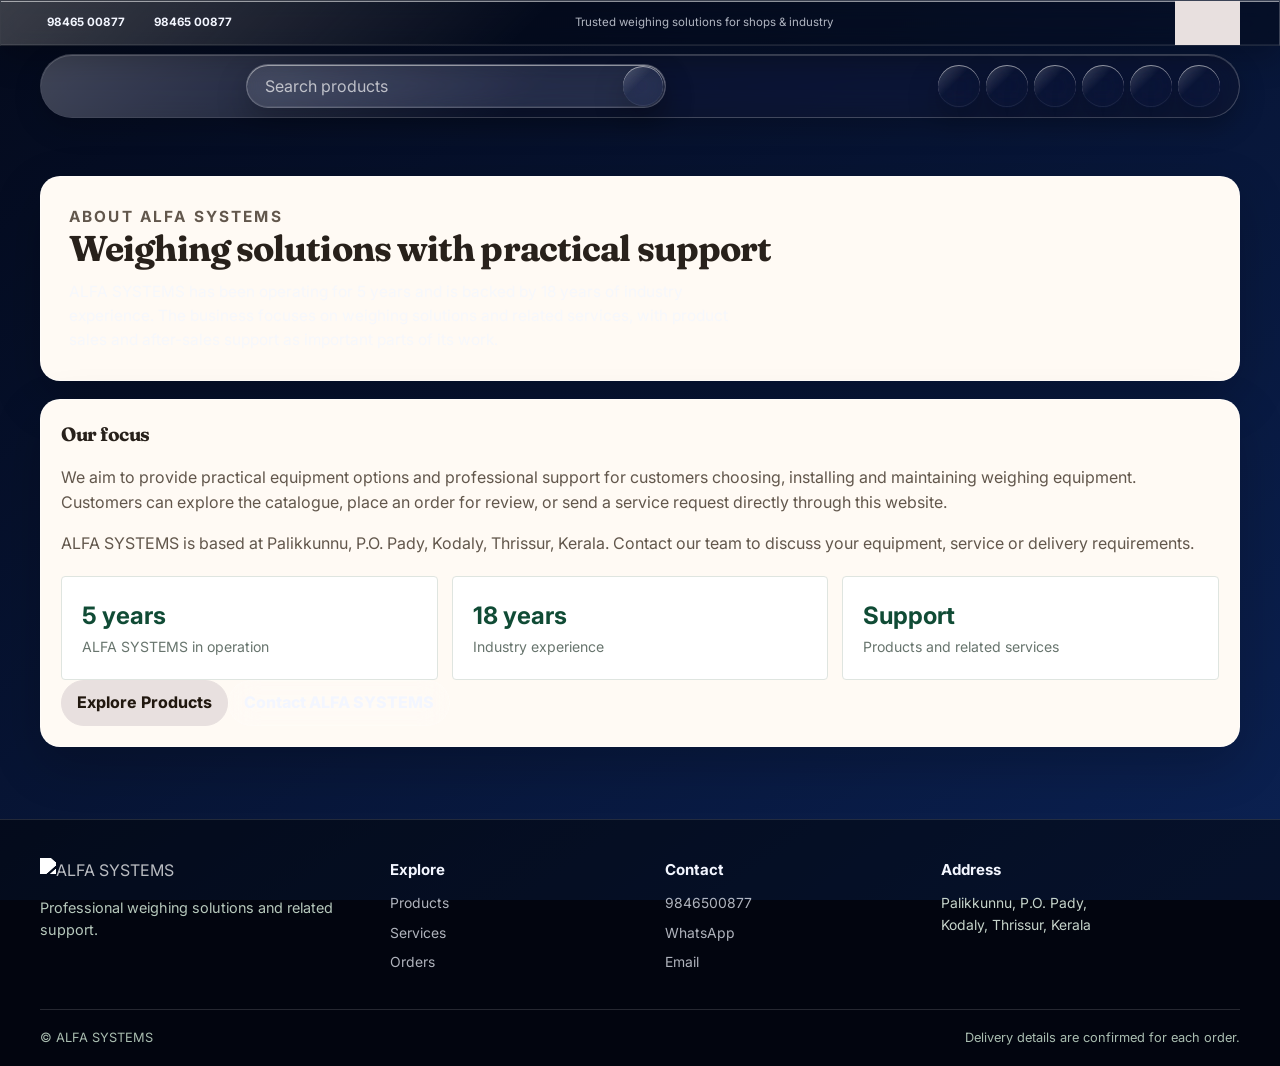
==== commit 0c92500a: ""Fetch:New UI/UX design for Alfa Frontend"" ====
--- a/about.html
+++ b/about.html
@@ -3,18 +3,22 @@
   <head>
     <meta charset="UTF-8" />
     <meta name="viewport" content="width=device-width, initial-scale=1.0" />
+    <script>try{var p=sessionStorage.getItem("alfaPalette");document.documentElement.dataset.palette=/^[1-4]$/.test(p)?p:"1"}catch(e){document.documentElement.dataset.palette="1"}</script>
     <meta name="theme-color" content="#f5f8f6" />
     <title>About ALFA SYSTEMS</title>
     <script src="https://kit.fontawesome.com/ccc999b0a6.js" crossorigin="anonymous"></script>
     <link rel="stylesheet" href="site.css" /><link rel="stylesheet" href="alfa.css" /><link rel="stylesheet" href="pages.css" /><link rel="stylesheet" href="responsive.css" />
+    <link rel="preconnect" href="https://fonts.googleapis.com" /><link rel="preconnect" href="https://fonts.gstatic.com" crossorigin />
+    <link href="https://fonts.googleapis.com/css2?family=Fraunces:opsz,SOFT,wght@9..144,0..100,600..800&family=Inter:wght@400;500;600;700&display=swap" rel="stylesheet" />
+    <link rel="stylesheet" href="design.css" /><link rel="stylesheet" href="theme.css" />
   </head>
   <body>
-    <div class="top-info-bar"><div class="top-info-inner"><a href="tel:+919846500877" aria-label="Call 98465 00877"><i class="fa-solid fa-phone" aria-hidden="true"></i> 98465 00877</a><a href="https://wa.me/919846500877" target="_blank" rel="noopener" aria-label="WhatsApp 98465 00877"><i class="fa-brands fa-whatsapp" aria-hidden="true"></i> 98465 00877</a><span class="top-offer">Trusted weighing solutions for shops &amp; industry</span><a class="top-shop-link" href="products.html">Shop Now <i class="fa-solid fa-arrow-right" aria-hidden="true"></i></a></div></div>
-    <nav class="navbar navbar-green" aria-label="Main navigation">
+    <div class="top-info-bar glass"><div class="top-info-inner"><a href="tel:+919846500877" aria-label="Call 98465 00877"><i class="fa-solid fa-phone" aria-hidden="true"></i> 98465 00877</a><a href="https://wa.me/919846500877" target="_blank" rel="noopener" aria-label="WhatsApp 98465 00877"><i class="fa-brands fa-whatsapp" aria-hidden="true"></i> 98465 00877</a><span class="top-offer">Trusted weighing solutions for shops &amp; industry</span><a class="top-shop-link" href="products.html">Shop Now <i class="fa-solid fa-arrow-right" aria-hidden="true"></i></a></div></div>
+    <nav class="navbar navbar-green glass-strong" aria-label="Main navigation">
       <a class="navbar-brand" href="alfa.html" aria-label="ALFA SYSTEMS home" title="ALFA SYSTEMS home"><img src="https://res.cloudinary.com/ddng8ksv6/image/upload/v1791894089/image-removebg-preview_mbsics.png" alt="" /></a>
-      <div class="yt-search"><input class="search" type="search" placeholder="Search products" aria-label="Search products" autocomplete="off" /><button class="search-icon" type="button" aria-label="Search products" title="Search products"><i class="fa-solid fa-magnifying-glass" aria-hidden="true"></i></button></div>
+      <div class="yt-search"><input class="search glass" type="search" placeholder="Search products" aria-label="Search products" autocomplete="off" /><button class="search-icon glass" type="button" aria-label="Search products" title="Search products"><i class="fa-solid fa-magnifying-glass" aria-hidden="true"></i></button></div>
       <div class="nav-icons" aria-label="Page navigation">
-        <a class="nav-icon" href="alfa.html" aria-label="Home" title="Home"><i class="fa-solid fa-house" aria-hidden="true"></i></a><a class="nav-icon" href="products.html" aria-label="Products" title="Products"><i class="fa-solid fa-box-open" aria-hidden="true"></i></a><a class="nav-icon" href="services.html" aria-label="Services" title="Services"><i class="fa-solid fa-screwdriver-wrench" aria-hidden="true"></i></a><a class="nav-icon" href="orders.html" aria-label="Orders" title="Orders"><i class="fa-solid fa-receipt" aria-hidden="true"></i></a><a class="nav-icon cart-link" href="cart.html" aria-label="Cart" title="Cart"><i class="fa-solid fa-cart-shopping" aria-hidden="true"></i><span class="cart-count" id="cartCount" hidden>0</span></a>
+        <a class="nav-icon glass" href="alfa.html" aria-label="Home" title="Home"><i class="fa-solid fa-house" aria-hidden="true"></i></a><a class="nav-icon glass" href="products.html" aria-label="Products" title="Products"><i class="fa-solid fa-box-open" aria-hidden="true"></i></a><a class="nav-icon glass" href="services.html" aria-label="Services" title="Services"><i class="fa-solid fa-screwdriver-wrench" aria-hidden="true"></i></a><a class="nav-icon glass" href="orders.html" aria-label="Orders" title="Orders"><i class="fa-solid fa-receipt" aria-hidden="true"></i></a><a class="nav-icon account-link glass" href="account.html" aria-label="Account" title="Account"><i class="fa-solid fa-user" aria-hidden="true"></i></a><a class="nav-icon cart-link glass" href="cart.html" aria-label="Cart" title="Cart"><i class="fa-solid fa-cart-shopping" aria-hidden="true"></i><span class="cart-count glass-strong" id="cartCount" hidden>0</span></a>
       </div>
     </nav>
     <main class="site-wrap content-page">
@@ -25,7 +29,7 @@
       </section>
     </main>
     <footer class="site-footer"><div class="site-wrap"><div class="footer-grid"><div class="footer-brand"><img src="https://res.cloudinary.com/ddng8ksv6/image/upload/v1791894089/image-removebg-preview_mbsics.png" alt="ALFA SYSTEMS" /><p>Professional weighing solutions and related support.</p></div><div class="footer-col"><h2>Explore</h2><a href="products.html">Products</a><a href="services.html">Services</a><a href="orders.html">Orders</a></div><div class="footer-col"><h2>Contact</h2><a href="tel:+919846500877">9846500877</a><a href="https://wa.me/919846500877" target="_blank" rel="noopener">WhatsApp</a><a href="mailto:kunjalanali35@gmail.com">Email</a></div><div class="footer-col"><h2>Address</h2><address>Palikkunnu, P.O. Pady,<br />Kodaly, Thrissur, Kerala</address></div></div><div class="footer-bottom"><span>© ALFA SYSTEMS</span><span>Delivery details are confirmed for each order.</span></div></div></footer>
-    <script src="products.js"></script><script src="api.js"></script>
+    <script src="products.js"></script><script src="api.js"></script><script src="auth.js"></script>
     <script>loadProducts().then(function () { var core = document.createElement("script"); core.src = "alfa.js"; document.body.appendChild(core); });</script>
   </body>
 </html>
--- a/pages.css
+++ b/pages.css
@@ -654,7 +654,7 @@
 }
 
 .strip-title {
-  font-family: "Poppins", sans-serif;
+  font-family: var(--font-display, Georgia, serif);
   font-weight: 800;
   font-size: clamp(1.4rem, 3vw, 2rem);
   margin-bottom: 16px;
--- a/design.css
+++ b/design.css
@@ -0,0 +1,1170 @@
+html {
+  min-height: 100%;
+  scroll-behavior: smooth;
+  background: var(--bg-1, #040a1c);
+}
+
+.account-page {
+  max-width: 760px;
+  padding-top: clamp(32px, 6vw, 68px);
+  padding-bottom: clamp(44px, 7vw, 80px);
+}
+
+.account-card {
+  padding: clamp(22px, 5vw, 48px);
+  color: #28211b;
+  background: var(--paper);
+  border: 1px solid rgba(255,255,255,.4);
+  border-radius: var(--radius-card);
+  box-shadow: 0 20px 60px rgba(0,0,0,.24);
+}
+
+.account-card h1,
+.account-card h2 {
+  color: #28211b;
+  font-family: var(--font-display), Georgia, serif;
+}
+
+.account-card h1 {
+  margin-bottom: 10px;
+  font-size: clamp(1.8rem, 4vw, 2.6rem);
+}
+
+.account-card h2 {
+  margin: 24px 0 10px;
+  font-size: 1.35rem;
+}
+
+.account-intro {
+  max-width: 60ch;
+  color: #675a4d;
+}
+
+.account-tabs {
+  display: flex;
+  gap: 8px;
+  padding: 5px;
+  margin: 24px 0;
+  background: #eee5db;
+  border-radius: var(--radius-pill);
+}
+
+.account-tabs button {
+  min-height: 44px;
+  flex: 1;
+  color: #5f5145;
+  background: transparent;
+  border: 0;
+  border-radius: var(--radius-pill);
+  font-weight: 700;
+}
+
+.account-tabs button.active {
+  color: #21180f;
+  background: #fff;
+  box-shadow: 0 3px 12px rgba(53,38,24,.12);
+}
+
+.account-form {
+  display: grid;
+  gap: 15px;
+}
+
+.account-form[hidden],
+#accountProfile[hidden],
+#accountLogin[hidden] {
+  display: none;
+}
+
+.account-form label {
+  display: grid;
+  gap: 7px;
+  color: #342b23;
+  font-size: .9rem;
+  font-weight: 700;
+}
+
+.account-form input {
+  width: 100%;
+  min-height: 46px;
+  padding: 10px 13px;
+  color: #28211b;
+  background: #fff;
+  border: 1px solid #d8cfc4;
+  border-radius: 10px;
+}
+
+.account-form small {
+  color: #74685b;
+  font-weight: 400;
+}
+
+.password-control {
+  position: relative;
+  display: flex;
+  align-items: center;
+}
+
+.password-control input {
+  padding-right: 72px;
+}
+
+.password-control button {
+  position: absolute;
+  right: 4px;
+  min-width: 56px;
+  min-height: 40px;
+  color: #49382a;
+  background: transparent;
+  border: 0;
+  border-radius: 8px;
+  font-size: .82rem;
+  font-weight: 700;
+}
+
+.account-form > .site-button-primary {
+  width: 100%;
+  margin-top: 4px;
+}
+
+.account-text-button,
+.account-logout {
+  display: inline-flex;
+  min-height: 44px;
+  align-items: center;
+  color: #624833;
+  background: transparent;
+  border: 0;
+  font-weight: 700;
+  text-align: left;
+  text-decoration: underline;
+}
+
+.account-profile-links {
+  display: flex;
+  align-items: center;
+  justify-content: space-between;
+  gap: 12px;
+  margin: 18px 0 24px;
+}
+
+.account-profile-links .site-button-secondary {
+  color: #342b23;
+  border-color: #b7a792;
+}
+
+.account-message {
+  padding: 12px 14px;
+  margin: 18px 0 0;
+  color: #284a32;
+  background: #e7f2e7;
+  border-radius: 10px;
+}
+
+.account-message.is-error {
+  color: #842b24;
+  background: #fce9e5;
+}
+
+.orders-page .database-orders-section,
+.orders-page #ordersList,
+.orders-page #ordersActions {
+  padding: clamp(16px, 3vw, 24px);
+  margin-bottom: 18px;
+}
+
+.orders-page .orders-history-title {
+  padding: 0 0 10px;
+  color: var(--ink);
+  font-family: var(--font-display), Georgia, serif;
+}
+
+.catalog-page {
+  color: var(--ink);
+  padding-top: clamp(28px, 5vw, 52px);
+  padding-bottom: 64px;
+}
+
+.catalog-page .catalog-hero h1,
+.catalog-page .catalog-section-heading h2 {
+  color: var(--ink);
+  font-family: var(--font-display), Georgia, serif;
+}
+
+.catalog-page .catalog-hero p,
+.catalog-page .catalog-result-count {
+  color: var(--ink-muted);
+}
+
+.catalog-page .catalog-hero {
+  padding: clamp(20px, 4vw, 36px);
+  margin-bottom: 20px;
+  background: var(--glass-bg);
+  border: 1px solid var(--glass-border);
+  border-radius: var(--radius-card);
+  box-shadow: var(--glass-shadow);
+  -webkit-backdrop-filter: blur(14px);
+  backdrop-filter: blur(14px);
+}
+
+.content-page .compact-banner {
+  padding: clamp(20px, 4vw, 36px);
+  margin-bottom: 22px;
+  color: var(--ink);
+  background: var(--glass-bg);
+  border: 1px solid var(--glass-border);
+  border-radius: var(--radius-card);
+  box-shadow: var(--glass-shadow);
+  -webkit-backdrop-filter: blur(14px);
+  backdrop-filter: blur(14px);
+}
+
+.content-page .compact-banner h1 {
+  color: var(--ink);
+  font-family: var(--font-display), Georgia, serif;
+}
+
+.content-page .compact-banner p:last-child {
+  color: var(--ink-muted);
+}
+
+body {
+  min-height: 100vh;
+  color: var(--ink);
+  background: linear-gradient(145deg, var(--bg-1), var(--bg-2)) fixed;
+  font-family: var(--font-ui), Arial, sans-serif;
+  line-height: 1.55;
+}
+
+button,
+input,
+select,
+textarea {
+  font: inherit;
+}
+
+a {
+  color: var(--accent);
+}
+
+a:hover {
+  color: var(--ink);
+}
+
+:focus-visible {
+  outline: 3px solid var(--accent);
+  outline-offset: 3px;
+}
+
+.glass,
+.glass-strong {
+  position: relative;
+  isolation: isolate;
+  border: 1px solid var(--glass-border);
+  background: linear-gradient(rgba(255,255,255,.2), rgba(255,255,255,.06));
+  box-shadow: inset 0 1px 0 rgba(255,255,255,.55), inset 0 -1px 0 rgba(255,255,255,.08), var(--glass-shadow);
+  -webkit-backdrop-filter: blur(18px) saturate(180%);
+  backdrop-filter: blur(18px) saturate(180%);
+  transition: transform 220ms ease, background 220ms ease, border-color 220ms ease, box-shadow 220ms ease;
+}
+
+.glass::before,
+.glass-strong::before {
+  position: absolute;
+  z-index: -1;
+  inset: 0;
+  border-radius: inherit;
+  background: linear-gradient(135deg, rgba(255,255,255,.22), transparent 42%);
+  content: "";
+  pointer-events: none;
+}
+
+.glass-strong {
+  background: linear-gradient(rgba(255,255,255,.24), rgba(255,255,255,.1));
+}
+
+.glass:hover,
+.glass-strong:hover {
+  border-color: rgba(255,255,255,.4);
+  background-color: rgba(255,255,255,.08);
+  transform: translateY(-2px);
+}
+
+.glass:active,
+.glass-strong:active {
+  transform: scale(.97);
+}
+
+@supports not ((backdrop-filter: blur(1px)) or (-webkit-backdrop-filter: blur(1px))) {
+  .glass,
+  .glass-strong {
+    background: rgba(25, 30, 45, .88);
+  }
+}
+
+.top-info-bar {
+  min-height: 44px;
+  color: var(--ink);
+  background: rgba(0, 0, 0, .28);
+  border-bottom: 1px solid rgba(255,255,255,.1);
+  font-family: var(--font-ui), Arial, sans-serif;
+  font-size: .75rem;
+  -webkit-backdrop-filter: blur(12px);
+  backdrop-filter: blur(12px);
+}
+
+.top-info-inner {
+  display: flex;
+  width: min(1200px, calc(100% - 32px));
+  min-height: 44px;
+  align-items: center;
+  gap: clamp(8px, 2vw, 22px);
+  margin: 0 auto;
+}
+
+.top-info-inner a {
+  min-height: 44px;
+  display: inline-flex;
+  align-items: center;
+  gap: 7px;
+  color: var(--ink);
+  text-decoration: none;
+  white-space: nowrap;
+}
+
+.top-info-inner .top-offer {
+  flex: 1;
+  color: var(--ink-muted);
+  text-align: center;
+}
+
+.top-info-inner .top-shop-link {
+  color: var(--accent);
+  font-weight: 800;
+}
+
+.navbar,
+.hero-zone > nav.navbar {
+  position: sticky;
+  top: 8px;
+  z-index: 100;
+  display: flex;
+  width: min(1200px, calc(100% - 24px));
+  min-height: 64px;
+  align-items: center;
+  gap: clamp(6px, 1.2vw, 16px);
+  padding: 8px clamp(8px, 1.5vw, 18px);
+  margin: 8px auto 0;
+  color: var(--ink);
+  background: rgba(18, 24, 42, .62);
+  border: 1px solid var(--glass-border);
+  border-radius: var(--radius-pill);
+  box-shadow: inset 0 1px 0 rgba(255,255,255,.2), 0 10px 28px rgba(0,0,0,.2);
+  -webkit-backdrop-filter: blur(18px) saturate(180%);
+  backdrop-filter: blur(18px) saturate(180%);
+}
+
+.navbar .navbar-brand {
+  display: flex;
+  flex: 0 0 auto;
+  align-items: center;
+  margin: 0;
+}
+
+.navbar .navbar-brand img {
+  width: auto !important;
+  height: 38px !important;
+  max-width: 46px;
+  object-fit: contain;
+  filter: brightness(0) invert(1);
+}
+
+.navbar .yt-search {
+  position: relative;
+  flex: 1 1 180px;
+  max-width: 420px;
+  min-width: 0;
+  margin: 0 auto;
+}
+
+.navbar .yt-search .search {
+  display: block;
+  width: 100%;
+  min-width: 0;
+  min-height: 44px;
+  padding: 8px 82px 8px 18px;
+  color: var(--ink);
+  background: rgba(255,255,255,.1);
+  border: 1px solid rgba(255,255,255,.2);
+  border-radius: var(--radius-pill);
+}
+
+.navbar .yt-search .search::placeholder {
+  color: rgba(255,255,255,.68);
+}
+
+.navbar .yt-search .search:focus {
+  border-color: var(--accent);
+  outline: none;
+  box-shadow: 0 0 0 3px color-mix(in srgb, var(--accent) 25%, transparent);
+}
+
+.navbar .search-icon {
+  position: absolute;
+  top: 2px;
+  right: 3px;
+  display: grid;
+  width: 40px;
+  height: 40px;
+  place-items: center;
+  color: var(--ink);
+  background: transparent;
+  border: 0;
+  border-radius: 50%;
+  cursor: pointer;
+}
+
+.navbar .search-clear {
+  position: absolute;
+  top: 2px;
+  right: 42px;
+  display: grid;
+  width: 38px;
+  height: 40px;
+  place-items: center;
+  color: var(--ink-muted);
+  background: transparent;
+  border: 0;
+  border-radius: 50%;
+  font-size: 1.25rem;
+  cursor: pointer;
+}
+
+.navbar .search-clear[hidden] {
+  display: none;
+}
+
+.navbar .nav-icons {
+  display: flex;
+  flex: 0 0 auto;
+  align-items: center;
+  gap: 4px;
+  margin-left: auto;
+}
+
+.navbar .nav-icon {
+  position: relative;
+  display: grid;
+  width: 44px;
+  height: 44px;
+  flex: 0 0 44px;
+  place-items: center;
+  color: var(--ink);
+  background: transparent;
+  border: 1px solid transparent;
+  border-radius: 50%;
+  text-decoration: none;
+  transition: background 200ms ease, transform 200ms ease, color 200ms ease;
+}
+
+.navbar .nav-icon:hover,
+.navbar .nav-icon[aria-current="page"] {
+  color: var(--ink);
+  background: rgba(255,255,255,.2);
+  border-color: rgba(255,255,255,.2);
+  box-shadow: inset 0 1px 0 rgba(255,255,255,.25);
+}
+
+.navbar .nav-icon[aria-current="page"]::after {
+  position: absolute;
+  bottom: 3px;
+  width: 4px;
+  height: 4px;
+  background: var(--accent);
+  border-radius: 50%;
+  content: "";
+}
+
+.navbar .cart-link {
+  display: grid;
+  width: 44px;
+  min-width: 44px;
+  height: 44px;
+  padding: 0;
+  margin-left: 0;
+  color: var(--ink);
+  background: transparent;
+  border: 1px solid transparent;
+  border-radius: 50%;
+}
+
+.navbar .cart-count {
+  top: 0;
+  right: -2px;
+  min-width: 19px;
+  height: 19px;
+  padding: 0 5px;
+  color: #141721;
+  background: var(--accent);
+  border: 2px solid rgba(20,24,39,.8);
+  border-radius: 12px;
+  font-size: 11px;
+  font-weight: 800;
+  line-height: 15px;
+}
+
+.navbar .nav-title {
+  display: none;
+}
+
+.account-initial {
+  display: grid;
+  width: 28px;
+  height: 28px;
+  place-items: center;
+  color: #21180f;
+  background: var(--accent);
+  border-radius: 50%;
+  font-size: .82rem;
+  font-weight: 800;
+}
+
+.account-initial[hidden] {
+  display: none;
+}
+
+.site-wrap {
+  width: min(1200px, calc(100% - 32px));
+}
+
+.home-page main > .section-space,
+.home-page .trust-row {
+  background: transparent;
+}
+
+.section-space {
+  padding: clamp(48px, 7vw, 80px) 0;
+}
+
+.section-heading .eyebrow,
+.site-eyebrow,
+.slide-eyebrow {
+  color: var(--accent);
+  font-family: var(--font-ui), Arial, sans-serif;
+  font-size: .72rem;
+  font-weight: 700;
+  letter-spacing: .14em;
+  text-transform: uppercase;
+}
+
+.section-heading h2,
+.content-hero h1,
+.page-heading,
+.content-panel h2 {
+  color: var(--ink);
+  font-family: var(--font-display), Georgia, serif;
+  font-weight: 700;
+  letter-spacing: -.025em;
+  font-optical-sizing: auto;
+  font-variation-settings: "SOFT" 40;
+}
+
+.section-heading p,
+.content-hero > p:last-child {
+  color: var(--ink-muted);
+}
+
+.filter-bar {
+  display: flex;
+  flex-wrap: wrap;
+  gap: 9px;
+  margin-bottom: 30px;
+}
+
+.filter-bar .chip,
+.catalog-category-row .chip,
+.slide-btn-ghost,
+.site-button-secondary,
+.pd-btn-outline {
+  color: var(--ink);
+  background: var(--glass-bg);
+  border: 1px solid var(--glass-border);
+  border-radius: var(--radius-pill);
+  -webkit-backdrop-filter: blur(14px);
+  backdrop-filter: blur(14px);
+}
+
+.filter-bar .chip {
+  min-height: 44px;
+  padding: 0 17px;
+  font-weight: 650;
+  transition: background 200ms ease, transform 200ms ease;
+}
+
+.catalog-category-row .chip {
+  min-height: 44px;
+  padding: 0 17px;
+  border-radius: var(--radius-pill);
+}
+
+.catalog-category-row .chip.active,
+.catalog-category-row .chip:hover {
+  color: #1a1b22;
+  background: var(--accent);
+  border-color: var(--accent);
+}
+
+.filter-bar .chip.active,
+.filter-bar .chip:hover {
+  color: #1a1b22;
+  background: var(--accent);
+  border-color: var(--accent);
+}
+
+.section-heading h2,
+.featured-top .section-heading h2 {
+  color: var(--ink);
+}
+
+.featured-top {
+  align-items: center;
+}
+
+.site-button-primary,
+.btn-primary,
+.slide-btn,
+.pd-btn-solid {
+  min-height: 46px;
+  color: #21180f;
+  background: var(--accent);
+  border: 1px solid var(--accent);
+  border-radius: var(--radius-pill);
+  font-weight: 750;
+}
+
+.site-button-primary:hover,
+.btn-primary:hover,
+.slide-btn:hover,
+.pd-btn-solid:hover {
+  color: #21180f;
+  background: color-mix(in srgb, var(--accent) 84%, white);
+  border-color: color-mix(in srgb, var(--accent) 84%, white);
+}
+
+.slide-btn-ghost,
+.site-button-secondary,
+.pd-btn-outline {
+  min-height: 46px;
+}
+
+.slide-btn-ghost:hover,
+.site-button-secondary:hover,
+.pd-btn-outline:hover {
+  color: var(--ink);
+  background: rgba(255,255,255,.18);
+  border-color: rgba(255,255,255,.4);
+}
+
+.trust-row {
+  display: grid;
+  grid-template-columns: repeat(4, minmax(0, 1fr));
+  gap: 12px;
+  border: 0;
+}
+
+.trust-item,
+.category-card,
+.need-link,
+.why-card,
+.service-card,
+.help-card,
+.alfa-card-home {
+  color: var(--ink);
+  background: var(--glass-bg);
+  border: 1px solid var(--glass-border);
+  border-radius: var(--radius-card);
+  box-shadow: var(--glass-shadow), inset 0 1px 0 rgba(255,255,255,.12);
+  -webkit-backdrop-filter: blur(14px) saturate(150%);
+  backdrop-filter: blur(14px) saturate(150%);
+}
+
+.trust-item {
+  min-height: 100px;
+  gap: 13px;
+  padding: 18px;
+}
+
+.trust-item + .trust-item {
+  border-left: 1px solid var(--glass-border);
+}
+
+.trust-icon {
+  color: var(--accent);
+  background: rgba(255,255,255,.12);
+  border-radius: 50%;
+}
+
+.trust-item strong,
+.category-card strong {
+  color: var(--ink);
+}
+
+.trust-item small {
+  color: var(--ink-muted);
+}
+
+.category-card,
+.need-link,
+.why-card,
+.service-card,
+.help-card {
+  transition: transform 220ms ease, border-color 220ms ease, background 220ms ease;
+}
+
+.category-card:hover,
+.need-link:hover,
+.why-card:hover,
+.service-card:hover,
+.help-card:hover {
+  color: var(--ink);
+  background: rgba(255,255,255,.15);
+  border-color: rgba(255,255,255,.4);
+  text-decoration: none;
+  transform: translateY(-3px);
+}
+
+.category-image {
+  overflow: hidden;
+  background: rgba(255,255,255,.1);
+  border-radius: calc(var(--radius-card) - 6px);
+}
+
+.category-image img {
+  mix-blend-mode: screen;
+}
+
+.need-link,
+.why-card,
+.service-card,
+.help-card {
+  color: var(--ink);
+}
+
+.need-link i,
+.why-card i,
+.service-card i,
+.help-card i {
+  color: var(--accent);
+}
+
+.cta-band,
+.cta-section {
+  color: var(--ink);
+  background: var(--glass-bg);
+  border: 1px solid var(--glass-border);
+  border-radius: var(--radius-card);
+  box-shadow: var(--glass-shadow);
+  -webkit-backdrop-filter: blur(16px);
+  backdrop-filter: blur(16px);
+}
+
+.cta-band h2,
+.cta-band p,
+.cta-section h2,
+.cta-section p {
+  color: var(--ink);
+}
+
+.alfa-card-home {
+  overflow: hidden;
+  transition: transform 220ms ease, border-color 220ms ease, box-shadow 220ms ease;
+}
+
+.alfa-card-home:hover {
+  border-color: rgba(255,255,255,.42);
+  box-shadow: 0 18px 42px rgba(0,0,0,.3);
+  transform: translateY(-4px);
+}
+
+.alfa-card-home .card-img-wrap,
+.alfa-card-home .card-img-top {
+  background: rgba(255,255,255,.92);
+}
+
+.alfa-card-home .card-body {
+  color: var(--ink);
+}
+
+.alfa-card-home .card-title,
+.alfa-card-home .card-title a {
+  color: var(--ink);
+}
+
+.alfa-card-home .card-sub,
+.alfa-card-home .card-specs {
+  color: var(--ink-muted);
+}
+
+.alfa-card-home .card-price,
+.alfa-card-home .card-price-ask {
+  color: var(--accent);
+  font-variant-numeric: tabular-nums;
+}
+
+.pd-price strong,
+.checkout-summary-total,
+.database-order-total strong {
+  font-variant-numeric: tabular-nums;
+}
+
+.alfa-card-home .card-specs span {
+  color: var(--ink);
+  background: rgba(255,255,255,.12);
+  border-radius: var(--radius-pill);
+}
+
+.site-footer {
+  color: var(--ink-muted);
+  background: rgba(0,0,0,.48);
+  border-top: 1px solid rgba(255,255,255,.12);
+}
+
+.site-footer h2,
+.site-footer strong {
+  color: var(--ink);
+}
+
+.site-footer a {
+  color: var(--ink-muted);
+}
+
+.site-footer a:hover {
+  color: var(--accent);
+}
+
+.top-shop-link,
+.toast-msg {
+  color: #1d1712;
+  background: var(--accent);
+}
+
+.search-panel {
+  position: fixed;
+  z-index: 1500;
+  max-height: min(70vh, 560px);
+  overflow: auto;
+  color: #211c19;
+  background: var(--paper);
+  border: 1px solid rgba(255,255,255,.5);
+  border-radius: 18px;
+  box-shadow: 0 20px 60px rgba(0,0,0,.38);
+}
+
+.search-panel .search-sugg,
+.search-panel .search-all {
+  min-height: 42px;
+  color: #30251d;
+}
+
+.search-panel .search-sugg:hover,
+.search-panel .search-all:hover {
+  color: #17120f;
+  background: #f1e4d6;
+}
+
+.pd-card {
+  color: #27221e;
+  background: var(--paper);
+  border: 1px solid rgba(255,255,255,.35);
+  border-radius: var(--radius-card);
+  box-shadow: 0 18px 50px rgba(0,0,0,.22);
+}
+
+.pd-title,
+.pd-section h2,
+.pd-specs th {
+  color: #241d18;
+}
+
+.pd-photo,
+.pd-thumb,
+.pd-related-img {
+  background: #f3ece3;
+  border-radius: 14px;
+}
+
+.pd-facts span {
+  color: #32251a;
+  background: #f1e3d3;
+  border-radius: var(--radius-pill);
+}
+
+.pd-btn {
+  border-radius: var(--radius-pill);
+}
+
+.pd-btn-outline {
+  color: #32251a;
+  border-color: #b7a792;
+}
+
+.page-wrap,
+.content-page {
+  padding-top: clamp(30px, 5vw, 58px);
+  padding-bottom: clamp(40px, 6vw, 72px);
+}
+
+.cart-page,
+.checkout-page,
+.orders-page,
+.content-page,
+.product-page {
+  color: #28211b;
+}
+
+.cart-page .cart-main,
+.cart-page .cart-summary-panel,
+.checkout-layout,
+.content-page .content-panel,
+.content-page .content-hero,
+.orders-page .database-orders-section,
+.orders-page #ordersList,
+.orders-page #ordersActions,
+.product-page .pd-card {
+  color: #28211b;
+  background: var(--paper);
+  border: 1px solid rgba(255,255,255,.4);
+  border-radius: var(--radius-card);
+  box-shadow: 0 18px 50px rgba(0,0,0,.2);
+}
+
+.cart-page .page-heading,
+.cart-page .cart-kicker,
+.checkout-page h1,
+.checkout-page h2,
+.checkout-page h3,
+.content-page h1,
+.content-page h2,
+.orders-page h1,
+.orders-page h2 {
+  color: #28211b;
+}
+
+.cart-page .cart-intro,
+.cart-page .cart-items-count,
+.checkout-page p,
+.content-page p,
+.orders-page p {
+  color: #62574c;
+}
+
+.cart-page .cart-main,
+.cart-page .cart-summary-panel {
+  padding: clamp(18px, 3vw, 30px);
+}
+
+.checkout-section,
+.checkout-summary,
+.content-panel,
+.content-hero {
+  background: var(--paper);
+  border-radius: var(--radius-card);
+}
+
+.checkout-layout {
+  padding: clamp(18px, 3vw, 30px);
+}
+
+.checkout-field input,
+.checkout-field select,
+.checkout-field textarea,
+.form-control,
+.content-page input,
+.content-page select,
+.content-page textarea {
+  min-height: 44px;
+  color: #28211b;
+  background: #fff;
+  border-color: #d8cfc4;
+  border-radius: 10px;
+}
+
+.database-order-card,
+.order-card,
+.empty-state {
+  color: #28211b;
+  background: var(--paper);
+  border: 1px solid rgba(255,255,255,.35);
+  border-radius: var(--radius-card);
+}
+
+.site-confirm-backdrop {
+  z-index: 2000;
+}
+
+.site-confirm {
+  color: #28211b;
+  border-radius: 20px;
+}
+
+.site-confirm-actions button {
+  min-height: 44px;
+  border-radius: var(--radius-pill);
+}
+
+@media (max-width: 768px) {
+  .navbar,
+  .hero-zone > nav.navbar {
+    top: 4px;
+    min-height: 56px;
+    margin-top: 5px;
+  }
+
+  .navbar .navbar-brand img {
+    height: 34px !important;
+  }
+
+  .navbar .nav-icons {
+    gap: 0;
+  }
+
+  .navbar .nav-icon,
+  .navbar .cart-link {
+    width: 44px;
+    height: 44px;
+    flex-basis: 44px;
+  }
+
+  .top-info-inner {
+    width: calc(100% - 20px);
+    gap: 10px;
+  }
+
+  .top-info-inner .top-offer {
+    display: none;
+  }
+
+  .trust-row {
+    grid-template-columns: repeat(2, minmax(0, 1fr));
+  }
+
+  .alfa-carousel .slide-callouts {
+    display: none;
+  }
+}
+
+@media (max-width: 480px) {
+  .top-info-bar {
+    font-size: .68rem;
+  }
+
+  .navbar,
+  .hero-zone > nav.navbar {
+    width: calc(100% - 8px);
+    gap: 0;
+    padding: 4px;
+  }
+
+  .navbar .navbar-brand img {
+    max-width: 28px;
+  }
+
+  .navbar .nav-icon,
+  .navbar .cart-link {
+    width: 44px;
+    flex-basis: 44px;
+  }
+
+  @media (max-width: 600px) {
+    .navbar .yt-search {
+      flex: 0 0 44px;
+      width: 44px;
+      max-width: 44px;
+      margin-left: auto;
+    }
+
+    .navbar .yt-search .search {
+      display: none;
+    }
+
+    .navbar .yt-search .search-icon {
+      top: 0;
+      right: 0;
+      width: 44px;
+      height: 44px;
+      border: 1px solid transparent;
+    }
+
+    .navbar .yt-search.search-open {
+      position: absolute;
+      z-index: 1600;
+      inset: 5px 8px;
+      width: auto;
+      max-width: none;
+      margin: 0;
+      border-radius: var(--radius-pill);
+      background: #182038;
+    }
+
+    .navbar .yt-search.search-open .search {
+      display: block;
+      height: 44px;
+      padding-right: 82px;
+    }
+
+    .glass,
+    .trust-item,
+    .category-card,
+    .need-link,
+    .why-card,
+    .service-card,
+    .help-card,
+    .alfa-card-home {
+      -webkit-backdrop-filter: none;
+      backdrop-filter: none;
+    }
+  }
+
+  .site-wrap {
+    width: calc(100% - 24px);
+  }
+
+  .trust-row {
+    gap: 8px;
+  }
+
+  .trust-item {
+    min-height: 86px;
+    gap: 8px;
+    padding: 12px;
+  }
+}
+
+@media (prefers-reduced-motion: reduce) {
+  *,
+  *::before,
+  *::after {
+    scroll-behavior: auto !important;
+    transition-duration: .01ms !important;
+    animation-duration: .01ms !important;
+    animation-iteration-count: 1 !important;
+  }
+}
+
+@media (prefers-reduced-transparency: reduce) {
+  .glass,
+  .glass-strong,
+  .navbar,
+  .top-info-bar,
+  .trust-item,
+  .category-card,
+  .need-link,
+  .why-card,
+  .service-card,
+  .help-card,
+  .alfa-card-home {
+    -webkit-backdrop-filter: none;
+    backdrop-filter: none;
+    background: rgba(20, 26, 42, .94);
+  }
+}
--- a/theme.css
+++ b/theme.css
@@ -0,0 +1,52 @@
+:root,
+html[data-palette="1"] {
+  --bg-1: #040a1c;
+  --bg-2: #0b2152;
+  --accent: #e8e0df;
+  --ink: #f3f6ff;
+  --ink-muted: rgba(243, 246, 255, 0.72);
+  --glass-bg: rgba(255, 255, 255, 0.1);
+  --glass-border: rgba(255, 255, 255, 0.22);
+  --glass-shadow: 0 12px 32px rgba(0, 0, 0, 0.24);
+  --paper: #fffaf4;
+  --radius-card: 20px;
+  --radius-pill: 999px;
+  --font-display: "Fraunces", Georgia, serif;
+  --font-ui: "Inter", Arial, sans-serif;
+}
+
+html[data-palette="2"] {
+  --bg-1: #1d130c;
+  --bg-2: #4a3220;
+  --accent: #ffc98b;
+  --ink: #fbefdc;
+  --ink-muted: rgba(251, 239, 220, 0.72);
+  --glass-bg: rgba(255, 233, 205, 0.1);
+  --glass-border: rgba(255, 233, 205, 0.22);
+  --glass-shadow: 0 12px 32px rgba(0, 0, 0, 0.28);
+  --paper: #fff8ee;
+}
+
+html[data-palette="3"] {
+  --bg-1: #052315;
+  --bg-2: #0d4030;
+  --accent: #ffd9b8;
+  --ink: #eefaf3;
+  --ink-muted: rgba(238, 250, 243, 0.72);
+  --glass-bg: rgba(225, 255, 239, 0.09);
+  --glass-border: rgba(225, 255, 239, 0.2);
+  --glass-shadow: 0 12px 32px rgba(0, 0, 0, 0.28);
+  --paper: #f8fff9;
+}
+
+html[data-palette="4"] {
+  --bg-1: #26091a;
+  --bg-2: #5a1a36;
+  --accent: #f2c46d;
+  --ink: #fff0e6;
+  --ink-muted: rgba(255, 240, 230, 0.72);
+  --glass-bg: rgba(255, 225, 237, 0.09);
+  --glass-border: rgba(255, 225, 237, 0.2);
+  --glass-shadow: 0 12px 32px rgba(0, 0, 0, 0.3);
+  --paper: #fff8f4;
+}
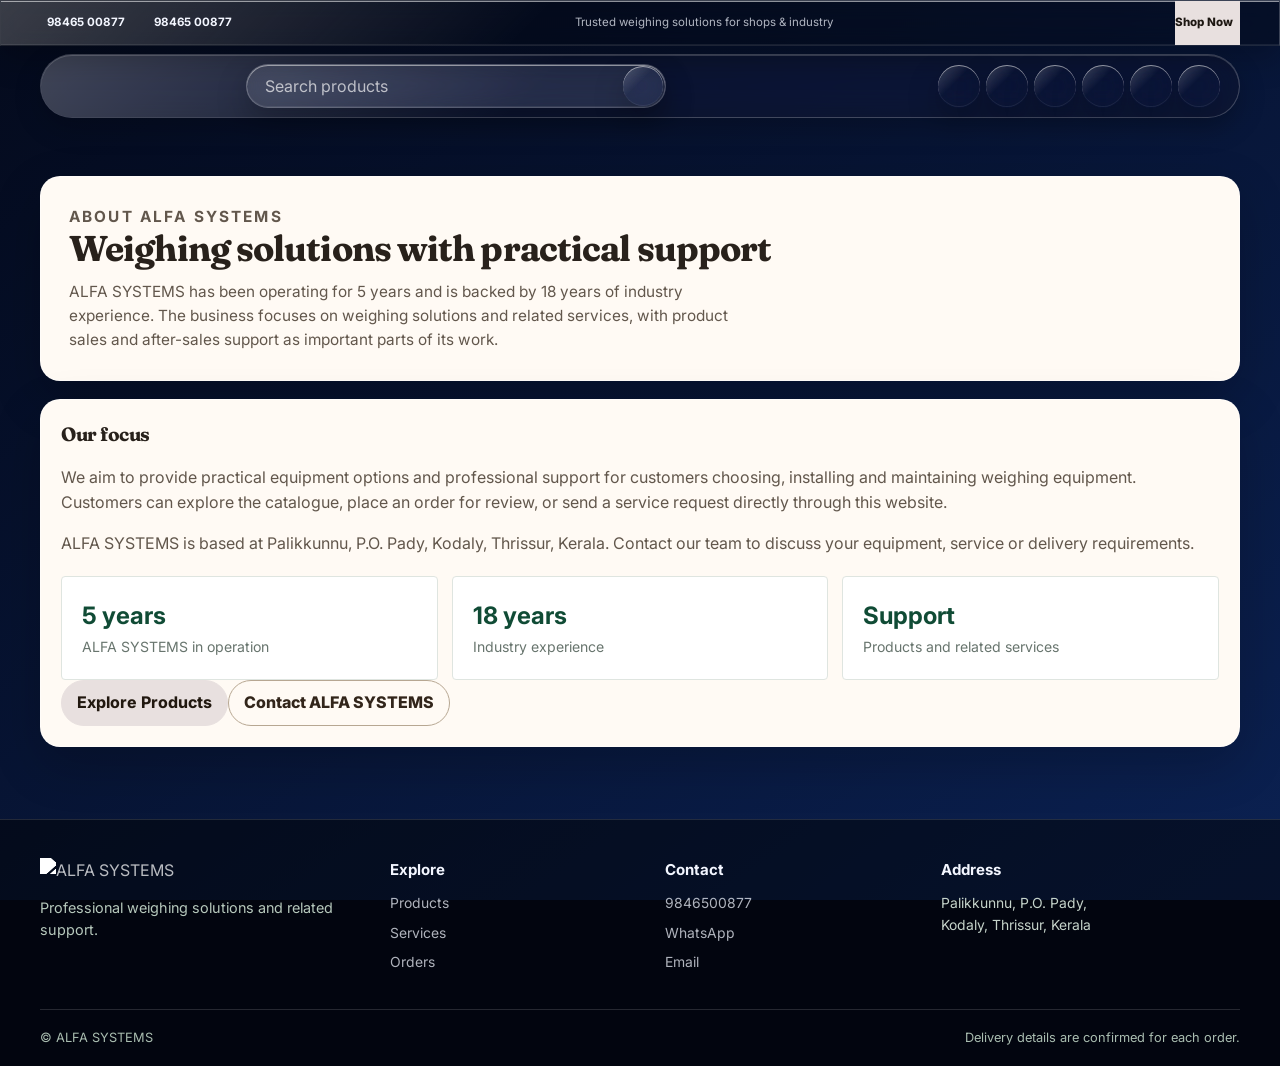
==== commit d089eb0a: "fix: repair shared mobile search Co-authored-by: Copilot <223556219+Copilot@users.noreply.github.com" ====
--- a/about.html
+++ b/about.html
@@ -22,14 +22,14 @@
       </div>
     </nav>
     <main class="site-wrap content-page">
-      <header class="content-hero"><p class="site-eyebrow">About ALFA SYSTEMS</p><h1>Weighing solutions with practical support</h1><p>ALFA SYSTEMS has been operating for 5 years and is backed by 18 years of industry experience. The business focuses on weighing solutions and related services, with product sales and after-sales support as important parts of its work.</p></header>
-      <section class="content-panel"><h2>Our focus</h2><p>We aim to provide practical equipment options and professional support for customers choosing, installing and maintaining weighing equipment. Customers can explore the catalogue, place an order for review, or send a service request directly through this website.</p><p>ALFA SYSTEMS is based at Palikkunnu, P.O. Pady, Kodaly, Thrissur, Kerala. Contact our team to discuss your equipment, service or delivery requirements.</p>
+      <header class="content-hero paper"><p class="site-eyebrow">About ALFA SYSTEMS</p><h1>Weighing solutions with practical support</h1><p>ALFA SYSTEMS has been operating for 5 years and is backed by 18 years of industry experience. The business focuses on weighing solutions and related services, with product sales and after-sales support as important parts of its work.</p></header>
+      <section class="content-panel paper"><h2>Our focus</h2><p>We aim to provide practical equipment options and professional support for customers choosing, installing and maintaining weighing equipment. Customers can explore the catalogue, place an order for review, or send a service request directly through this website.</p><p>ALFA SYSTEMS is based at Palikkunnu, P.O. Pady, Kodaly, Thrissur, Kerala. Contact our team to discuss your equipment, service or delivery requirements.</p>
         <div class="about-points"><div class="about-point"><strong>5 years</strong><span>ALFA SYSTEMS in operation</span></div><div class="about-point"><strong>18 years</strong><span>Industry experience</span></div><div class="about-point"><strong>Support</strong><span>Products and related services</span></div></div>
         <div class="hero-actions"><a class="site-button-primary" href="products.html">Explore Products</a><a class="site-button-secondary" href="contact.html">Contact ALFA SYSTEMS</a></div>
       </section>
     </main>
     <footer class="site-footer"><div class="site-wrap"><div class="footer-grid"><div class="footer-brand"><img src="https://res.cloudinary.com/ddng8ksv6/image/upload/v1791894089/image-removebg-preview_mbsics.png" alt="ALFA SYSTEMS" /><p>Professional weighing solutions and related support.</p></div><div class="footer-col"><h2>Explore</h2><a href="products.html">Products</a><a href="services.html">Services</a><a href="orders.html">Orders</a></div><div class="footer-col"><h2>Contact</h2><a href="tel:+919846500877">9846500877</a><a href="https://wa.me/919846500877" target="_blank" rel="noopener">WhatsApp</a><a href="mailto:kunjalanali35@gmail.com">Email</a></div><div class="footer-col"><h2>Address</h2><address>Palikkunnu, P.O. Pady,<br />Kodaly, Thrissur, Kerala</address></div></div><div class="footer-bottom"><span>© ALFA SYSTEMS</span><span>Delivery details are confirmed for each order.</span></div></div></footer>
     <script src="products.js"></script><script src="api.js"></script><script src="auth.js"></script>
-    <script>loadProducts().then(function () { var core = document.createElement("script"); core.src = "alfa.js"; document.body.appendChild(core); });</script>
+    <script>var core = document.createElement("script"); core.src = "alfa.js"; document.body.appendChild(core);</script>
   </body>
 </html>
--- a/site.css
+++ b/site.css
@@ -4,7 +4,7 @@
   --alfa-green-dark: #104b35;
   --alfa-green-soft: #eaf3ee;
   --alfa-ink: #17241f;
-  --alfa-muted: #65736d;
+  --alfa-muted: var(--paper-muted, #62574c);
   --alfa-line: #dfe8e2;
   --alfa-surface: #fff;
   --alfa-bg: #f5f8f6;
@@ -104,10 +104,10 @@
 .site-confirm-actions .site-confirm-accept { color: #fff; background: var(--alfa-green); border-color: var(--alfa-green); }
 .sr-only { position: absolute; width: 1px; height: 1px; padding: 0; margin: -1px; overflow: hidden; clip: rect(0,0,0,0); white-space: nowrap; border: 0; }
 .search-panel { z-index: 300; }
-.search-panel .search-sugg, .search-panel .search-all { color: #294438; }
+.search-panel .search-sugg, .search-panel .search-all { color: var(--ink); }
 .search-panel .search-sugg:hover, .search-panel .search-all:hover { color: var(--alfa-green-dark); background: var(--alfa-green-soft); }
 .pd-card { color: var(--alfa-ink); background: #fff; border: 1px solid var(--alfa-line); border-radius: 12px; box-shadow: var(--alfa-shadow); }
-.pd-title { color: #1d3829; }
+.pd-title { color: var(--ink); }
 .pd-photo, .pd-thumb, .pd-related-img { background: #f7faf8; }
 .pd-thumb.active { border-color: var(--alfa-green); }
 .pd-facts span { color: var(--alfa-green-dark); background: var(--alfa-green-soft); }
@@ -116,7 +116,7 @@
 .pd-btn-solid:hover { color: #fff; background: var(--alfa-green-dark); border-color: var(--alfa-green-dark); }
 .pd-btn-outline { color: var(--alfa-green); border-color: #9fbdab; }
 .pd-btn-outline:hover { color: var(--alfa-green-dark); background: var(--alfa-green-soft); }
-.pd-section h2, .pd-specs th { color: #263d30; }
+.pd-section h2, .pd-specs th { color: var(--ink); }
 .checkout-summary-note { color: var(--alfa-muted); }
 .confirmation-items-wrap { margin-top: 24px; text-align: left; }
 .confirmation-items-wrap h2 { margin: 0 0 12px; color: #263345; font-size: 1.05rem; }
@@ -172,7 +172,7 @@
 .category-card:hover .category-image img { transform: scale(1.035); }
 .category-card strong { padding: 13px 14px; font-size: .93rem; }
 .need-grid { display: grid; grid-template-columns: repeat(5, minmax(0,1fr)); gap: 12px; }
-.need-link { display: flex; min-height: 85px; align-items: center; gap: 12px; padding: 15px; color: #294438; background: #f5f9f6; border: 1px solid #e6eee8; border-radius: 9px; font-weight: 800; text-decoration: none; }
+.need-link { display: flex; min-height: 85px; align-items: center; gap: 12px; padding: 15px; color: var(--ink); background: #f5f9f6; border: 1px solid #e6eee8; border-radius: 9px; font-weight: 800; text-decoration: none; }
 .need-link i { display: grid; width: 34px; height: 34px; flex: 0 0 auto; place-items: center; color: var(--alfa-green); background: #fff; border-radius: 8px; }
 .need-link:hover { color: var(--alfa-green-dark); background: #eaf3ee; text-decoration: none; }
 .featured-section { background: #f5f8f6; }
@@ -194,7 +194,7 @@
 .card-specs { display: flex; flex-wrap: wrap; gap: 6px; margin: 6px 0 0; }
 .card-specs span { padding: 3px 8px; color: #53665b; background: #f1f5f2; border-radius: 5px; font-size: .72rem; }
 .card-price { display: block; margin-top: 8px; color: var(--alfa-green-dark); font-size: 1.05rem; font-weight: 800; }
-.card-price-ask { color: #65736d; font-size: .88rem; }
+.card-price-ask { color: var(--ink-muted); font-size: .88rem; }
 .card-text { display: none; }
 .card-actions { display: grid; grid-template-columns: 1fr 1fr; gap: 8px; margin-top: auto; padding-top: 12px; }
 .card-actions .btn, .card-view-link { display: inline-flex; min-height: 40px; align-items: center; justify-content: center; padding: 0 9px; margin: 0; color: var(--alfa-green-dark); background: #fff; border: 1px solid #cddcd2; border-radius: 7px; font-size: .81rem; font-weight: 800; text-decoration: none; }
@@ -204,17 +204,17 @@
 .card-actions .btn.added { color: var(--alfa-green-dark); background: var(--alfa-green-soft); border-color: #c3dbc9; }
 .view-all-row { margin-top: 25px; text-align: center; }
 .why-grid { display: grid; grid-template-columns: 1fr 1fr; gap: 42px; align-items: center; }
-.why-copy h2 { margin: 0 0 14px; color: #1d3829; font-size: clamp(1.75rem,3vw,2.4rem); line-height: 1.15; }
+.why-copy h2 { margin: 0 0 14px; color: var(--ink); font-size: clamp(1.75rem,3vw,2.4rem); line-height: 1.15; }
 .why-copy p { color: var(--alfa-muted); }
 .why-list { display: grid; grid-template-columns: 1fr 1fr; gap: 12px; }
 .why-point { display: flex; gap: 11px; padding: 15px; background: #f5f8f6; border: 1px solid var(--alfa-line); border-radius: 9px; }
 .why-point i { margin-top: 3px; color: var(--alfa-green); }
-.why-point strong { display: block; color: #294438; }
+.why-point strong { display: block; color: var(--ink); }
 .why-point small { display: block; margin-top: 4px; color: var(--alfa-muted); line-height: 1.4; }
 .service-grid { display: grid; grid-template-columns: repeat(3, 1fr); gap: 14px; }
 .service-card { padding: 21px; background: #fff; border: 1px solid var(--alfa-line); border-radius: 10px; }
 .service-card i { display: grid; width: 42px; height: 42px; place-items: center; color: var(--alfa-green); background: var(--alfa-green-soft); border-radius: 10px; }
-.service-card h3 { margin: 14px 0 5px; color: #263d30; font-size: 1.04rem; }
+.service-card h3 { margin: 14px 0 5px; color: var(--ink); font-size: 1.04rem; }
 .service-card p { margin: 0; color: var(--alfa-muted); font-size: .9rem; }
 .help-grid { display: grid; grid-template-columns: repeat(3, 1fr); gap: 14px; }
 .help-card { padding: 22px; background: #f5f8f6; border: 1px solid var(--alfa-line); border-radius: 10px; }
@@ -235,7 +235,7 @@
 
 .catalog-page { padding: 42px 0 64px; }
 .catalog-heading { display: flex; justify-content: space-between; align-items: flex-end; gap: 20px; margin-bottom: 24px; }
-.catalog-heading h1 { margin: 0 0 8px; color: #1d3829; font-size: clamp(2rem,4vw,3rem); font-weight: 800; line-height: 1.1; }
+.catalog-heading h1 { margin: 0 0 8px; color: var(--ink); font-size: clamp(2rem,4vw,3rem); font-weight: 800; line-height: 1.1; }
 .catalog-heading p { margin: 0; color: var(--alfa-muted); }
 .catalog-filters { display: grid; grid-template-columns: 2fr repeat(4,minmax(130px,1fr)); gap: 10px; padding: 14px; margin-bottom: 16px; background: #fff; border: 1px solid var(--alfa-line); border-radius: 10px; }
 .catalog-filters input, .catalog-filters select, .site-form input, .site-form select, .site-form textarea { width: 100%; min-height: 44px; padding: 9px 11px; color: var(--alfa-ink); background: #fff; border: 1px solid #d5e0d9; border-radius: 7px; }
@@ -243,16 +243,16 @@
 .catalog-result-count { margin: 0 0 13px; color: var(--alfa-muted); font-size: .88rem; }
 .catalog-grid { display: grid; grid-template-columns: repeat(4,minmax(0,1fr)); gap: 16px; }
 .catalog-empty { grid-column: 1 / -1; padding: 45px 20px; color: var(--alfa-muted); background: #fff; border: 1px dashed #cbd9d0; border-radius: 10px; text-align: center; }
-.catalog-empty h2 { color: #263d30; font-size: 1.2rem; }
+.catalog-empty h2 { color: var(--ink); font-size: 1.2rem; }
 
 .content-page { padding: 45px 0 70px; }
 .content-hero { padding: 38px; margin-bottom: 24px; background: #edf5ef; border: 1px solid #deebe2; border-radius: 12px; }
-.content-hero h1 { margin: 0 0 12px; color: #1d3829; font-size: clamp(2rem,4vw,3rem); font-weight: 800; line-height: 1.1; }
+.content-hero h1 { margin: 0 0 12px; color: var(--ink); font-size: clamp(2rem,4vw,3rem); font-weight: 800; line-height: 1.1; }
 .content-hero p { max-width: 70ch; margin: 0; color: #586c60; font-size: 1.05rem; }
 .content-grid { display: grid; grid-template-columns: minmax(0,1.15fr) minmax(0,.85fr); gap: 18px; align-items: start; }
 .content-page, .content-grid, .content-panel, .services-list, .site-form, .site-form label { min-width: 0; }
 .content-panel { padding: 24px; background: #fff; border: 1px solid var(--alfa-line); border-radius: 10px; box-shadow: 0 5px 20px rgba(20,44,32,.035); }
-.content-panel h2 { margin: 0 0 16px; color: #263d30; font-size: 1.2rem; }
+.content-panel h2 { margin: 0 0 16px; color: var(--ink); font-size: 1.2rem; }
 .services-list { display: grid; grid-template-columns: 1fr 1fr; gap: 12px; }
 .service-option { display: flex; min-width: 0; gap: 12px; padding: 16px; background: #f8faf8; border: 1px solid #e6eee8; border-radius: 8px; }
 .service-option > div { min-width: 0; }
@@ -667,8 +667,8 @@
   margin-top: 25px;
   border-top: 1px solid var(--alfa-line);
 }
-.pd-overview h2 { margin: 0 0 10px; color: #263d30; font-size: 1.15rem; }
-.pd-overview p { max-width: 78ch; margin: 0 0 8px; color: #5f6e65; font-size: .9rem; }
+.pd-overview h2 { margin: 0 0 10px; color: var(--ink); font-size: 1.15rem; }
+.pd-overview p { max-width: 78ch; margin: 0 0 8px; color: var(--paper-muted, #62574c); font-size: .9rem; }
 .pd-overview p:last-child { margin-bottom: 0; }
 .database-order-card { border-radius: 6px; box-shadow: 0 2px 9px rgba(24, 43, 32, .045); }
 .database-order-head { align-items: center; }
--- a/design.css
+++ b/design.css
@@ -8,15 +8,6 @@
   max-width: 760px;
   padding-top: clamp(32px, 6vw, 68px);
   padding-bottom: clamp(44px, 7vw, 80px);
-}
-
-.account-card {
-  padding: clamp(22px, 5vw, 48px);
-  color: #28211b;
-  background: var(--paper);
-  border: 1px solid rgba(255,255,255,.4);
-  border-radius: var(--radius-card);
-  box-shadow: 0 20px 60px rgba(0,0,0,.24);
 }
 
 .account-card h1,
@@ -166,17 +157,8 @@
   background: #fce9e5;
 }
 
-.orders-page .database-orders-section,
-.orders-page #ordersList,
-.orders-page #ordersActions {
-  padding: clamp(16px, 3vw, 24px);
+.orders-page .database-orders-section {
   margin-bottom: 18px;
-}
-
-.orders-page .orders-history-title {
-  padding: 0 0 10px;
-  color: var(--ink);
-  font-family: var(--font-display), Georgia, serif;
 }
 
 .catalog-page {
@@ -393,10 +375,20 @@
   min-width: 0;
   min-height: 44px;
   padding: 8px 82px 8px 18px;
+  -webkit-appearance: none;
+  appearance: none;
   color: var(--ink);
   background: rgba(255,255,255,.1);
   border: 1px solid rgba(255,255,255,.2);
   border-radius: var(--radius-pill);
+}
+
+.navbar input.search[type="search"]::-webkit-search-cancel-button,
+.navbar input.search[type="search"]::-webkit-search-decoration,
+.navbar input.search[type="search"]::-webkit-search-results-button,
+.navbar input.search[type="search"]::-webkit-search-results-decoration {
+  display: none;
+  -webkit-appearance: none;
 }
 
 .navbar .yt-search .search::placeholder {
@@ -409,7 +401,7 @@
   box-shadow: 0 0 0 3px color-mix(in srgb, var(--accent) 25%, transparent);
 }
 
-.navbar .search-icon {
+.navbar .yt-search .search-icon {
   position: absolute;
   top: 2px;
   right: 3px;
@@ -928,8 +920,6 @@
 .content-page .content-panel,
 .content-page .content-hero,
 .orders-page .database-orders-section,
-.orders-page #ordersList,
-.orders-page #ordersActions,
 .product-page .pd-card {
   color: #28211b;
   background: var(--paper);
@@ -958,21 +948,12 @@
   color: #62574c;
 }
 
-.cart-page .cart-main,
-.cart-page .cart-summary-panel {
-  padding: clamp(18px, 3vw, 30px);
-}
-
 .checkout-section,
 .checkout-summary,
 .content-panel,
 .content-hero {
   background: var(--paper);
   border-radius: var(--radius-card);
-}
-
-.checkout-layout {
-  padding: clamp(18px, 3vw, 30px);
 }
 
 .checkout-field input,
@@ -990,7 +971,6 @@
 }
 
 .database-order-card,
-.order-card,
 .empty-state {
   color: #28211b;
   background: var(--paper);
@@ -1168,3 +1148,950 @@
     background: rgba(20, 26, 42, .94);
   }
 }
+
+:root {
+  --navbar-height: 64px;
+  --paper-muted: #62574c;
+}
+
+html {
+  overflow-x: visible;
+  scroll-padding-top: calc(var(--navbar-height) + 18px + env(safe-area-inset-top));
+}
+
+body {
+  overflow-x: visible;
+}
+
+#products,
+[id="services"],
+[id="about"] {
+  scroll-margin-top: calc(var(--navbar-height) + 18px + env(safe-area-inset-top));
+}
+
+.navbar,
+.hero-zone > nav.navbar {
+  box-sizing: border-box;
+  top: calc(8px + env(safe-area-inset-top));
+  z-index: 100;
+  transition: background 180ms ease, box-shadow 180ms ease, border-color 180ms ease;
+}
+
+.navbar.scrolled,
+.hero-zone > nav.navbar.scrolled {
+  background: color-mix(in srgb, var(--bg-1) 94%, transparent);
+  border-color: color-mix(in srgb, var(--glass-border) 150%, transparent);
+  box-shadow: 0 12px 32px rgba(0,0,0,.36), inset 0 1px 0 rgba(255,255,255,.16);
+}
+
+.navbar .search-icon {
+  color: var(--ink);
+}
+
+.navbar .search-close {
+  display: none;
+}
+
+.search-panel {
+  position: fixed;
+  z-index: 1500;
+  overflow-y: auto;
+  overscroll-behavior: contain;
+  padding: 12px;
+  color: var(--search-ink, var(--ink));
+  background: linear-gradient(145deg, color-mix(in srgb, var(--search-bg-1, var(--bg-1)) 94%, transparent), color-mix(in srgb, var(--search-bg-2, var(--bg-2)) 90%, transparent));
+  border-color: var(--glass-border);
+  border-radius: 18px;
+  box-shadow: 0 20px 60px rgba(0,0,0,.48);
+  -webkit-backdrop-filter: blur(24px) saturate(160%);
+  backdrop-filter: blur(24px) saturate(160%);
+}
+
+.search-panel h2 {
+  margin: 4px 4px 8px;
+  color: var(--search-ink, var(--ink));
+  font-size: .76rem;
+  font-weight: 800;
+  letter-spacing: .12em;
+  text-transform: uppercase;
+}
+
+.search-results + .search-suggestions {
+  padding-top: 10px;
+  margin-top: 9px;
+  border-top: 1px solid var(--glass-border);
+}
+
+.search-suggestions > div {
+  display: flex;
+  flex-wrap: wrap;
+  gap: 6px;
+}
+
+.search-panel .search-sugg,
+.search-panel .search-all {
+  min-height: 44px;
+  color: var(--search-ink, var(--ink));
+  border-radius: 12px;
+}
+
+.search-panel .search-sugg {
+  width: auto;
+  padding: 0 12px;
+  background: var(--glass-bg);
+  border: 1px solid var(--glass-border);
+}
+
+.search-panel .search-sugg b,
+.search-panel .search-product-copy b {
+  color: var(--search-accent, var(--accent));
+}
+
+.search-product {
+  display: flex;
+  min-height: 58px;
+  align-items: center;
+  gap: 11px;
+  padding: 7px;
+  margin: 0;
+  color: var(--search-ink, var(--ink));
+  background: transparent;
+  border: 1px solid transparent;
+  border-radius: 13px;
+}
+
+.search-product-image {
+  display: grid;
+  width: 44px;
+  height: 44px;
+  flex: 0 0 44px;
+  place-items: center;
+  overflow: hidden;
+  background: #fff;
+  border-radius: 10px;
+}
+
+.search-product-image img {
+  width: 100%;
+  height: 100%;
+  object-fit: contain;
+  mix-blend-mode: multiply;
+}
+
+.search-product-copy {
+  display: flex;
+  min-width: 0;
+  flex: 1;
+  flex-direction: column;
+  line-height: 1.25;
+}
+
+.search-product-copy > span {
+  color: var(--search-ink, var(--ink));
+}
+
+.search-product-copy b {
+  font-size: .82rem;
+}
+
+.search-discount {
+  color: var(--search-accent, var(--accent));
+  font-size: .7rem;
+  font-weight: 700;
+}
+
+.search-panel .search-sugg:hover,
+.search-panel .search-sugg:focus-visible,
+.search-panel .search-product:hover,
+.search-panel .search-product:focus-visible,
+.search-panel .search-all:hover,
+.search-panel .search-all:focus-visible {
+  color: var(--search-ink, var(--ink));
+  background: color-mix(in srgb, var(--search-accent, var(--accent)) 18%, transparent);
+  border-color: color-mix(in srgb, var(--search-accent, var(--accent)) 46%, transparent);
+}
+
+.search-foot {
+  position: sticky;
+  bottom: -12px;
+  padding: 8px 0 0;
+  margin: 8px -12px -12px;
+  background: linear-gradient(180deg, transparent, var(--search-bg-1, var(--bg-1)) 32%);
+}
+
+.search-panel .search-all {
+  width: 100%;
+  color: var(--search-accent, var(--accent));
+  background: color-mix(in srgb, var(--search-bg-1, var(--bg-1)) 88%, transparent);
+  border: 0;
+  font-weight: 800;
+  text-decoration: none;
+}
+
+.search-empty {
+  padding: 12px 8px;
+  color: var(--search-ink, var(--ink));
+}
+
+.search-quick-chips {
+  display: flex;
+  flex-wrap: wrap;
+  gap: 6px;
+}
+
+.search-whatsapp {
+  display: inline-flex;
+  min-height: 44px;
+  align-items: center;
+  padding: 0 8px;
+  color: var(--search-accent, var(--accent));
+  font-weight: 700;
+}
+
+.search-product:focus-visible,
+.search-sugg:focus-visible,
+.search-all:focus-visible {
+  outline: 2px solid var(--search-accent, var(--accent));
+  outline-offset: -2px;
+}
+
+.why-copy h2,
+.why-point strong,
+.why-point small,
+.why-copy p {
+  color: var(--ink);
+}
+
+.featured-top .section-heading .eyebrow {
+  color: var(--accent);
+}
+
+.help-card h3 {
+  color: var(--ink);
+}
+
+.top-info-inner .top-shop-link {
+  color: #1d1712;
+}
+
+.why-copy p,
+.why-point small {
+  color: var(--ink-muted);
+}
+
+.why-point {
+  color: var(--ink);
+  background: var(--glass-bg);
+  border: 1px solid var(--glass-border);
+  border-radius: var(--radius-card);
+  box-shadow: var(--glass-shadow), inset 0 1px 0 rgba(255,255,255,.12);
+  -webkit-backdrop-filter: blur(14px) saturate(150%);
+  backdrop-filter: blur(14px) saturate(150%);
+}
+
+.why-point strong {
+  color: var(--ink);
+}
+
+.why-point i {
+  color: var(--accent);
+}
+
+.service-card p,
+.help-card p,
+.section-heading > p:not(.eyebrow),
+.featured-top .section-heading > p:not(.eyebrow) {
+  color: var(--ink-muted);
+}
+
+.pd-crumbs,
+.pd-crumbs a,
+.pd-brand,
+.pd-desc,
+.pd-price small,
+.pd-note span,
+.pd-specs td,
+.pd-overview p,
+.pd-features,
+.card-old-price {
+  color: var(--paper-muted);
+}
+
+.card-old-price {
+  color: var(--ink-muted);
+}
+
+.pd-photo img,
+.pd-thumb img,
+.pd-related-img img {
+  border: 0;
+  border-radius: 0;
+}
+
+.cart-item-image,
+.order-item-image,
+.checkout-item-image {
+  display: grid;
+  aspect-ratio: 1 / 1;
+  flex: 0 0 auto;
+  place-items: center;
+  overflow: hidden;
+  padding: 6px;
+  background: #fff;
+  border: 0;
+  border-radius: 12px;
+}
+
+.cart-item-image {
+  width: 90px;
+  height: 90px;
+}
+
+.order-item-image {
+  width: 48px;
+  height: 48px;
+}
+
+.checkout-item-image {
+  width: 58px;
+  height: 58px;
+  border-radius: 10px;
+}
+
+.cart-item-image img,
+.order-item-image img,
+.checkout-item-image img {
+  width: 100%;
+  height: 100%;
+  object-fit: contain;
+  mix-blend-mode: multiply;
+}
+
+.home-page .why-copy h2 {
+  color: var(--ink);
+}
+
+.home-page .why-copy p,
+.home-page .why-point small {
+  color: var(--ink-muted);
+}
+
+.content-page .content-hero > p:last-child {
+  color: var(--paper-muted);
+}
+
+.content-page .site-button-secondary {
+  color: #32251a;
+  background: var(--paper);
+  border-color: #b7a792;
+}
+
+.services-page .compact-banner .site-eyebrow {
+  color: var(--accent);
+}
+
+.services-page .compact-banner > p:last-child {
+  color: var(--ink-muted);
+}
+
+.services-page .services-section-heading h2 {
+  color: var(--ink);
+}
+
+.services-page .services-section-heading p {
+  color: var(--ink-muted);
+}
+
+.account-page .site-eyebrow {
+  color: #62452b;
+}
+
+.orders-page > .page-heading {
+  color: var(--ink);
+}
+
+.pd-card .pd-related-row .alfa-card-home {
+  color: #28211b;
+  background: var(--paper);
+  border-color: rgba(255,255,255,.55);
+}
+
+.pd-card .pd-related-row .card-title,
+.pd-card .pd-related-row .card-title a,
+.pd-card .pd-related-row .card-price,
+.pd-card .pd-related-row .card-price-ask {
+  color: #28211b;
+}
+
+.pd-card .pd-related-row .card-sub,
+.pd-card .pd-related-row .card-specs span,
+.pd-card .pd-related-row .card-old-price {
+  color: var(--paper-muted);
+}
+
+.pd-card .pd-related-row .card-specs span {
+  background: #f1e3d3;
+}
+
+.checkout-page .optional-label,
+.checkout-page .checkout-section-heading p,
+.checkout-page .checkout-choice small,
+.checkout-page .checkout-summary-note,
+.checkout-page .database-order-head small {
+  color: var(--paper-muted);
+}
+
+.catalog-page .catalog-section-heading {
+  display: flex;
+  align-items: center;
+  gap: 10px;
+}
+
+.catalog-page .catalog-result-count {
+  padding: 5px 10px;
+  margin: 0;
+  background: var(--glass-bg);
+  border: 1px solid var(--glass-border);
+  border-radius: var(--radius-pill);
+  font-size: .74rem;
+}
+
+.catalog-category-row {
+  display: flex;
+  gap: 8px;
+  overflow-x: auto;
+  padding: 2px 2px 10px;
+  margin-bottom: 16px;
+  scrollbar-width: none;
+  -webkit-mask-image: linear-gradient(to right, #000 0%, #000 92%, transparent 100%);
+  mask-image: linear-gradient(to right, #000 0%, #000 92%, transparent 100%);
+}
+
+.catalog-category-row::-webkit-scrollbar {
+  display: none;
+}
+
+.catalog-filters {
+  display: flex;
+  align-items: center;
+  gap: 10px;
+  padding: 0;
+  background: transparent;
+  border: 0;
+}
+
+.catalog-search-label {
+  position: relative;
+  display: flex;
+  min-width: 0;
+  flex: 1 1 260px;
+  align-items: center;
+  padding-left: 14px;
+  color: var(--ink-muted);
+  background: var(--glass-bg);
+  border: 1px solid var(--glass-border);
+  border-radius: var(--radius-pill);
+}
+
+.catalog-search-label i {
+  flex: 0 0 auto;
+}
+
+.catalog-filters .catalog-search-label input,
+.catalog-filter-options select {
+  min-height: 44px;
+  color: var(--ink);
+  background: transparent;
+  border: 0;
+  border-radius: var(--radius-pill);
+}
+
+.catalog-filters .catalog-search-label input {
+  padding: 8px 14px 8px 10px;
+}
+
+.catalog-filters .catalog-search-label input::placeholder {
+  color: var(--ink-muted);
+}
+
+.catalog-filter-toggle {
+  display: inline-flex;
+  min-height: 44px;
+  align-items: center;
+  gap: 8px;
+  padding: 0 15px;
+  color: var(--ink);
+  border: 1px solid var(--glass-border);
+  border-radius: var(--radius-pill);
+  font-weight: 700;
+  white-space: nowrap;
+}
+
+.catalog-filter-count {
+  display: grid;
+  width: 20px;
+  height: 20px;
+  place-items: center;
+  color: var(--bg-1);
+  background: var(--accent);
+  border-radius: 50%;
+  font-size: .72rem;
+}
+
+.catalog-sheet-backdrop,
+.catalog-filter-sheet,
+.catalog-filter-options {
+  display: contents;
+}
+
+.catalog-filter-options {
+  align-items: center;
+  gap: 8px;
+}
+
+.catalog-filter-options label {
+  display: block;
+  min-width: 135px;
+  flex: 1 1 135px;
+  padding: 0 12px;
+  background: var(--glass-bg);
+  border: 1px solid var(--glass-border);
+  border-radius: var(--radius-pill);
+}
+
+.catalog-filter-options label > span {
+  position: absolute;
+  width: 1px;
+  height: 1px;
+  overflow: hidden;
+  clip: rect(0,0,0,0);
+  white-space: nowrap;
+}
+
+.catalog-filter-options select {
+  width: 100%;
+  padding: 8px 24px 8px 2px;
+  appearance: none;
+  background-image: url("data:image/svg+xml,%3Csvg xmlns='http://www.w3.org/2000/svg' width='12' height='8' viewBox='0 0 12 8'%3E%3Cpath d='m1 1 5 5 5-5' fill='none' stroke='%23ffffff' stroke-width='1.7'/%3E%3C/svg%3E");
+  background-repeat: no-repeat;
+  background-position: right 4px center;
+}
+
+.catalog-filter-options option {
+  color: #17241f;
+  background: #fff;
+}
+
+.catalog-active-filters {
+  display: flex;
+  flex-wrap: wrap;
+  gap: 6px;
+  margin: 8px 0 16px;
+}
+
+.catalog-active-filters:empty {
+  display: none;
+}
+
+.catalog-active-filters button {
+  min-height: 32px;
+  padding: 0 10px;
+  color: var(--ink);
+  background: var(--glass-bg);
+  border: 1px solid var(--glass-border);
+  border-radius: var(--radius-pill);
+}
+
+.catalog-filter-sheet > header,
+.catalog-filter-sheet > footer {
+  display: none;
+}
+
+.catalog-grid .card-img-wrap,
+.alfa-card-home .card-img-wrap,
+.category-image,
+.pd-photo,
+.pd-thumb,
+.pd-related-img,
+.lens,
+.search-product-image,
+.cart-item > img {
+  aspect-ratio: 1 / 1;
+  padding: 8px;
+  background: #fff;
+  border: 0;
+  border-radius: 12px;
+}
+
+.category-image {
+  display: grid;
+  width: 100%;
+  place-items: center;
+}
+
+.category-image img,
+.card-img-wrap img,
+.pd-photo img,
+.pd-thumb img,
+.pd-related-img img,
+.lens img,
+.search-product-image img,
+.cart-item > img {
+  width: 100%;
+  height: 100%;
+  object-fit: contain;
+  mix-blend-mode: multiply;
+}
+
+.pd-photo,
+.pd-thumb,
+.pd-related-img {
+  overflow: hidden;
+}
+
+.image-loading {
+  background: linear-gradient(100deg, #f3f4f4 20%, #fff 40%, #f3f4f4 60%);
+  background-size: 220% 100%;
+  animation: image-shimmer 1.3s linear infinite;
+}
+
+@keyframes image-shimmer {
+  to { background-position: -220% 0; }
+}
+
+@media (max-width: 600px) {
+  :root {
+    --navbar-height: 56px;
+  }
+
+  .navbar,
+  .hero-zone > nav.navbar {
+    display: flex;
+    width: calc(100% - 16px - env(safe-area-inset-left, 0px) - env(safe-area-inset-right, 0px));
+    max-width: 100vw;
+    min-height: 48px;
+    gap: 0;
+    padding: 3px 0;
+    margin: 8px calc(8px + env(safe-area-inset-right, 0px)) 0 calc(8px + env(safe-area-inset-left, 0px));
+    border-radius: var(--radius-pill);
+  }
+
+  .navbar .navbar-brand,
+  .navbar .yt-search {
+    width: auto;
+    min-width: 0;
+    max-width: 44px;
+    height: auto;
+    min-height: 38px;
+    flex: 1 1 0;
+    aspect-ratio: 1 / 1;
+    justify-content: center;
+    margin: 0;
+    background: transparent;
+  }
+
+  .navbar .navbar-brand {
+    overflow: hidden;
+  }
+
+  .navbar .navbar-brand img {
+    width: clamp(24px, 8vw, 34px) !important;
+    height: clamp(24px, 8vw, 34px) !important;
+    max-width: 100%;
+  }
+
+  .navbar .nav-icons {
+    width: auto;
+    min-width: 0;
+    flex: 6 1 0;
+    justify-content: stretch;
+    gap: 0;
+    margin: 0;
+  }
+
+  .navbar .nav-icon,
+  .navbar .cart-link {
+    width: 100%;
+    min-width: 0;
+    max-width: 44px;
+    height: auto;
+    min-height: 38px;
+    flex: 1 1 0;
+    aspect-ratio: 1 / 1;
+    padding: 0;
+    font-size: clamp(.85rem, 4vw, 1.05rem);
+  }
+
+  .navbar .nav-icon i,
+  .navbar .cart-link i,
+  .navbar .search-icon i {
+    font-size: clamp(.82rem, 4vw, 1rem);
+  }
+
+  .navbar .yt-search .search {
+    display: none;
+  }
+
+  .navbar .yt-search .search-icon {
+    position: absolute;
+    inset: 0;
+    display: grid;
+    width: 100%;
+    height: 100%;
+    max-width: 44px;
+    min-height: 38px;
+    place-items: center;
+    color: var(--ink);
+    background: var(--glass-bg);
+    border: 1px solid var(--glass-border);
+    border-radius: 50%;
+    cursor: pointer;
+    pointer-events: auto;
+  }
+
+  .navbar .search-clear,
+  .navbar .search-close {
+    display: none;
+  }
+
+  .navbar.search-open {
+    z-index: 100;
+  }
+
+  .navbar.search-open .navbar-brand,
+  .navbar.search-open .nav-icons {
+    display: none !important;
+  }
+
+  .navbar.search-open .yt-search {
+    position: absolute;
+    z-index: 2;
+    inset: 3px;
+    display: grid;
+    grid-template-columns: 40px minmax(0, 1fr) 40px;
+    width: auto;
+    max-width: none;
+    min-height: 0;
+    flex: none;
+    align-items: center;
+    aspect-ratio: auto;
+    padding: 0 4px;
+    background: color-mix(in srgb, var(--bg-1) 96%, transparent);
+    border: 1px solid var(--glass-border);
+    border-radius: var(--radius-pill);
+    box-shadow: 0 10px 24px rgba(0,0,0,.32);
+  }
+
+  .navbar.search-open .yt-search .search {
+    grid-column: 2;
+    display: block;
+    width: 100%;
+    min-height: 42px;
+    padding: 8px 4px;
+    color: var(--ink);
+    background: transparent;
+    border: 0;
+    box-shadow: none;
+  }
+
+  .navbar.search-open .yt-search .search::placeholder {
+    color: var(--ink-muted);
+  }
+
+  .navbar.search-open .search-icon,
+  .navbar.search-open .search-clear {
+    position: static;
+    top: 0;
+    display: grid;
+    width: 38px;
+    height: 40px;
+    min-height: 38px;
+    place-items: center;
+    color: var(--ink);
+    background: transparent;
+    border: 0;
+    border-radius: 50%;
+  }
+
+  .navbar.search-open .search-icon {
+    grid-column: 1;
+    max-width: none;
+    min-height: 38px;
+    cursor: default;
+  }
+
+  .navbar.search-open .search-clear {
+    grid-column: 3;
+    color: var(--ink);
+    font-size: 1.25rem;
+  }
+
+  .navbar.search-open .search-clear[hidden] {
+    display: none;
+  }
+
+  .search-panel {
+    width: calc(100vw - 16px);
+    padding: 10px;
+  }
+
+  .search-panel .search-cols {
+    display: block;
+  }
+
+  .catalog-page .catalog-section-heading {
+    align-items: flex-start;
+    flex-wrap: wrap;
+  }
+
+  .catalog-filters {
+    display: flex;
+    flex-wrap: nowrap;
+  }
+
+  .catalog-search-label {
+    flex: 1 1 auto;
+  }
+
+  .catalog-filter-toggle {
+    flex: 0 0 auto;
+  }
+
+  .catalog-sheet-backdrop {
+    display: none;
+  }
+
+  .catalog-sheet-backdrop.open {
+    position: fixed;
+    z-index: 2100;
+    inset: 0;
+    display: grid;
+    align-items: end;
+    background: rgba(0,0,0,.55);
+    -webkit-backdrop-filter: blur(5px);
+    backdrop-filter: blur(5px);
+  }
+
+  .catalog-filter-sheet {
+    display: block;
+    width: 100%;
+    max-height: min(82dvh, 680px);
+    overflow-y: auto;
+    padding: 20px 18px calc(18px + env(safe-area-inset-bottom));
+    background: color-mix(in srgb, var(--bg-1) 94%, transparent);
+    border: 1px solid var(--glass-border);
+    border-bottom: 0;
+    border-radius: 24px 24px 0 0;
+    box-shadow: 0 -18px 48px rgba(0,0,0,.35);
+    -webkit-backdrop-filter: blur(24px) saturate(160%);
+    backdrop-filter: blur(24px) saturate(160%);
+  }
+
+  .catalog-filter-sheet > header,
+  .catalog-filter-sheet > footer {
+    display: flex;
+    align-items: center;
+    justify-content: space-between;
+    gap: 10px;
+  }
+
+  .catalog-filter-sheet > header {
+    margin-bottom: 16px;
+  }
+
+  .catalog-filter-sheet h2 {
+    margin: 0;
+    color: var(--ink);
+    font-size: 1.15rem;
+  }
+
+  .catalog-filter-sheet > header button,
+  .catalog-filter-sheet > footer button {
+    min-height: 44px;
+    padding: 0 14px;
+    color: var(--ink);
+    background: var(--glass-bg);
+    border: 1px solid var(--glass-border);
+    border-radius: var(--radius-pill);
+  }
+
+  .catalog-filter-sheet > header button {
+    width: 44px;
+    padding: 0;
+    font-size: 1.3rem;
+  }
+
+  .catalog-filter-options {
+    display: grid;
+    grid-template-columns: minmax(0, 1fr);
+    gap: 10px;
+  }
+
+  .catalog-filter-options label {
+    min-width: 0;
+    padding: 0 14px;
+  }
+
+  .catalog-filter-options label > span {
+    position: static;
+    display: block;
+    width: auto;
+    height: auto;
+    margin-top: 8px;
+    color: var(--ink-muted);
+    clip: auto;
+    font-size: .72rem;
+  }
+
+  .catalog-filter-options select {
+    min-height: 40px;
+  }
+
+  .catalog-filter-sheet > footer {
+    margin-top: 18px;
+  }
+
+  .catalog-filter-sheet > footer button:last-child {
+    flex: 1;
+    color: var(--bg-1);
+    background: var(--accent);
+    border-color: var(--accent);
+    font-weight: 800;
+  }
+}
+
+@media (min-width: 334px) and (max-width: 600px) {
+  .navbar,
+  .navbar .nav-icons {
+    gap: 2px;
+  }
+}
+
+@media (min-width: 601px) and (max-width: 900px) {
+  .catalog-filters {
+    flex-wrap: wrap;
+  }
+
+  .catalog-search-label {
+    flex: 1 1 300px;
+  }
+
+  .catalog-filter-options label {
+    min-width: 120px;
+  }
+}
+
+@media (max-width: 360px) {
+  .navbar,
+  .hero-zone > nav.navbar {
+    padding-right: 0;
+    padding-left: 0;
+  }
+
+  .navbar .nav-icon,
+  .navbar .cart-link,
+  .navbar .navbar-brand,
+  .navbar .yt-search {
+  min-height: 38px;
+  }
+}
